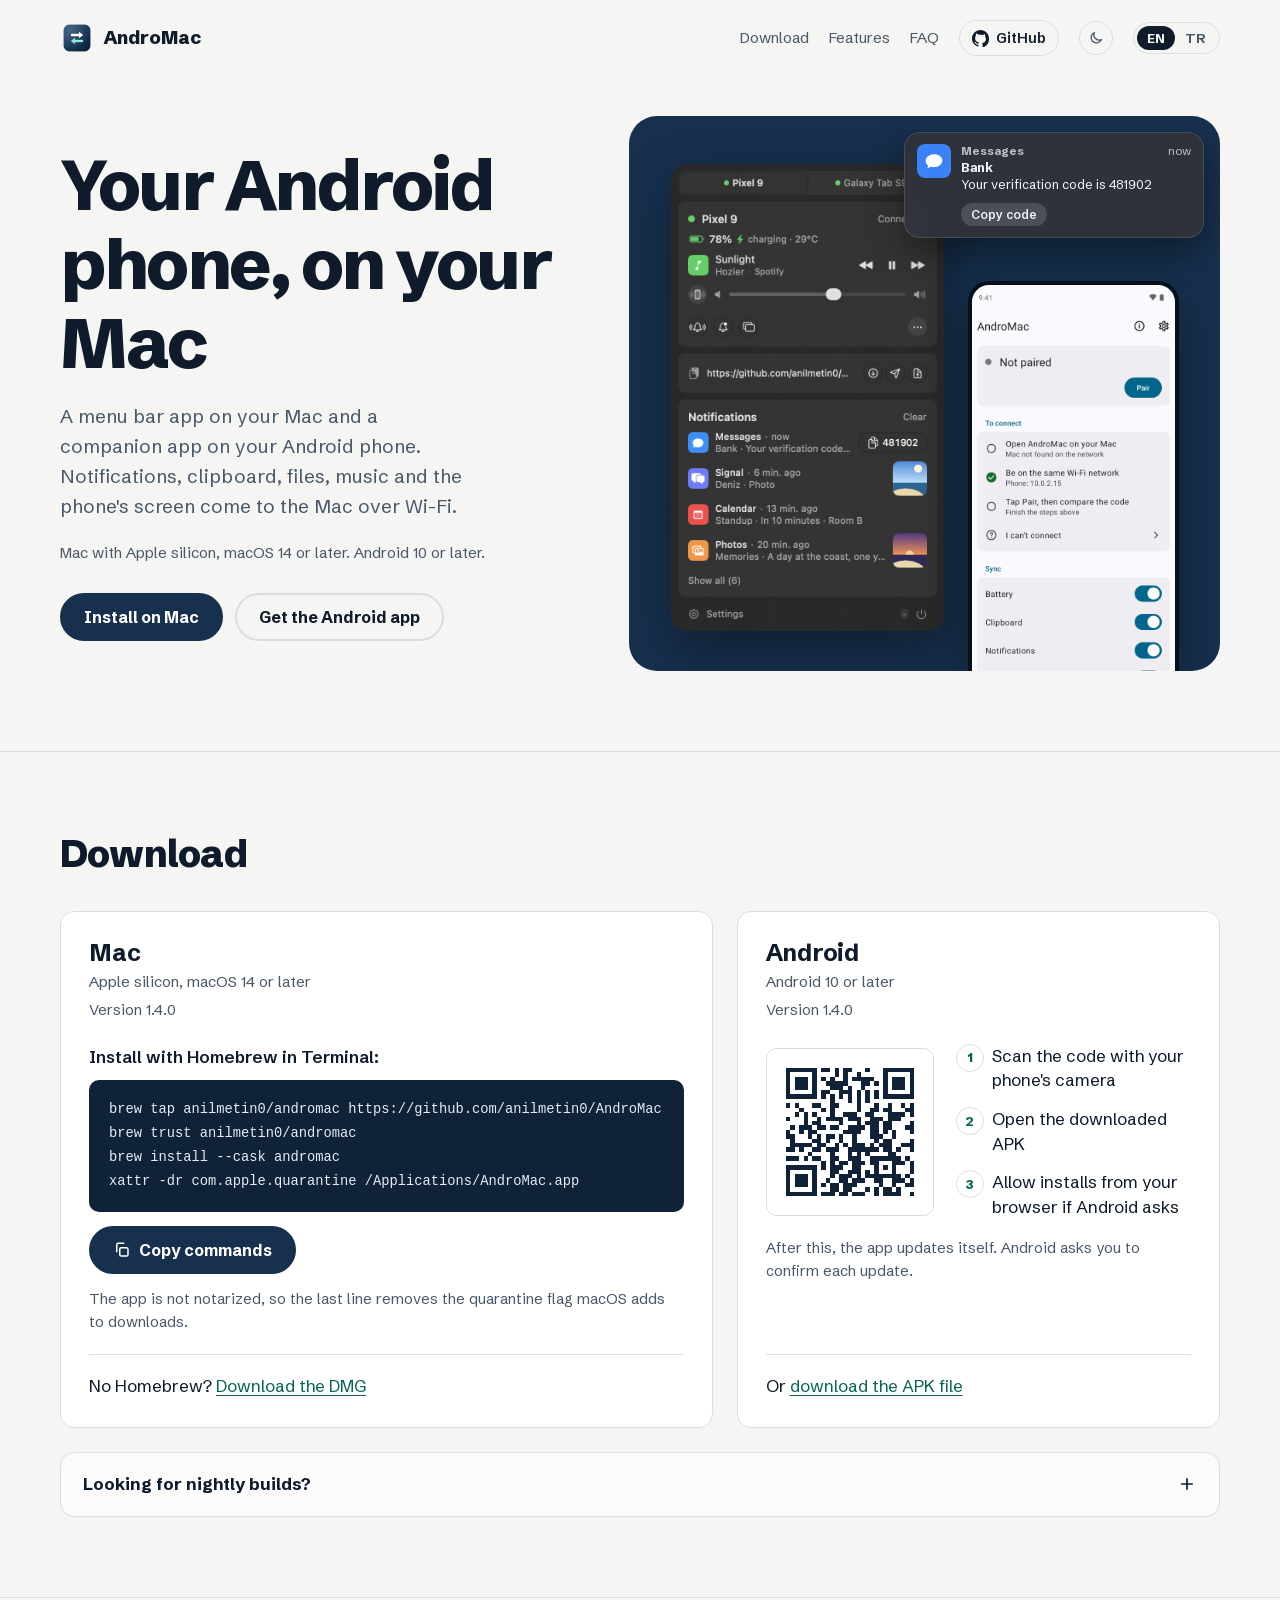
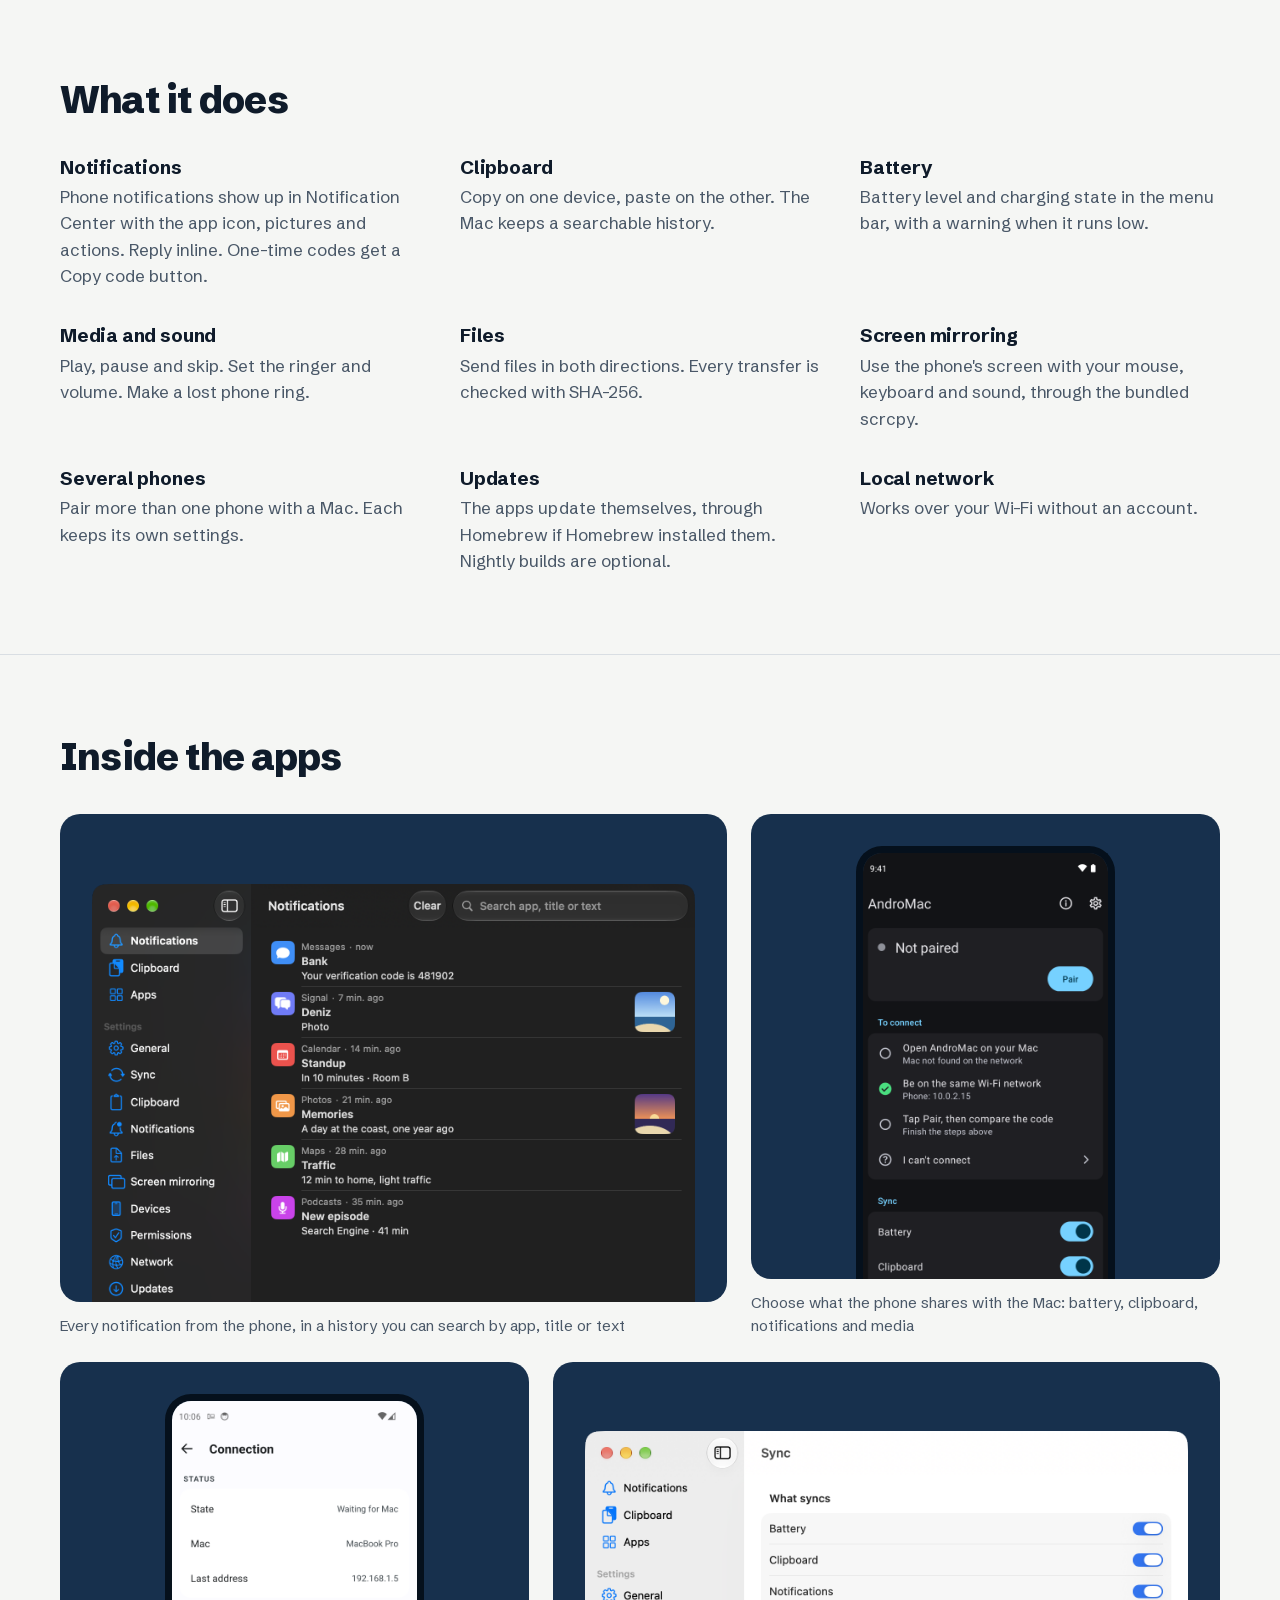
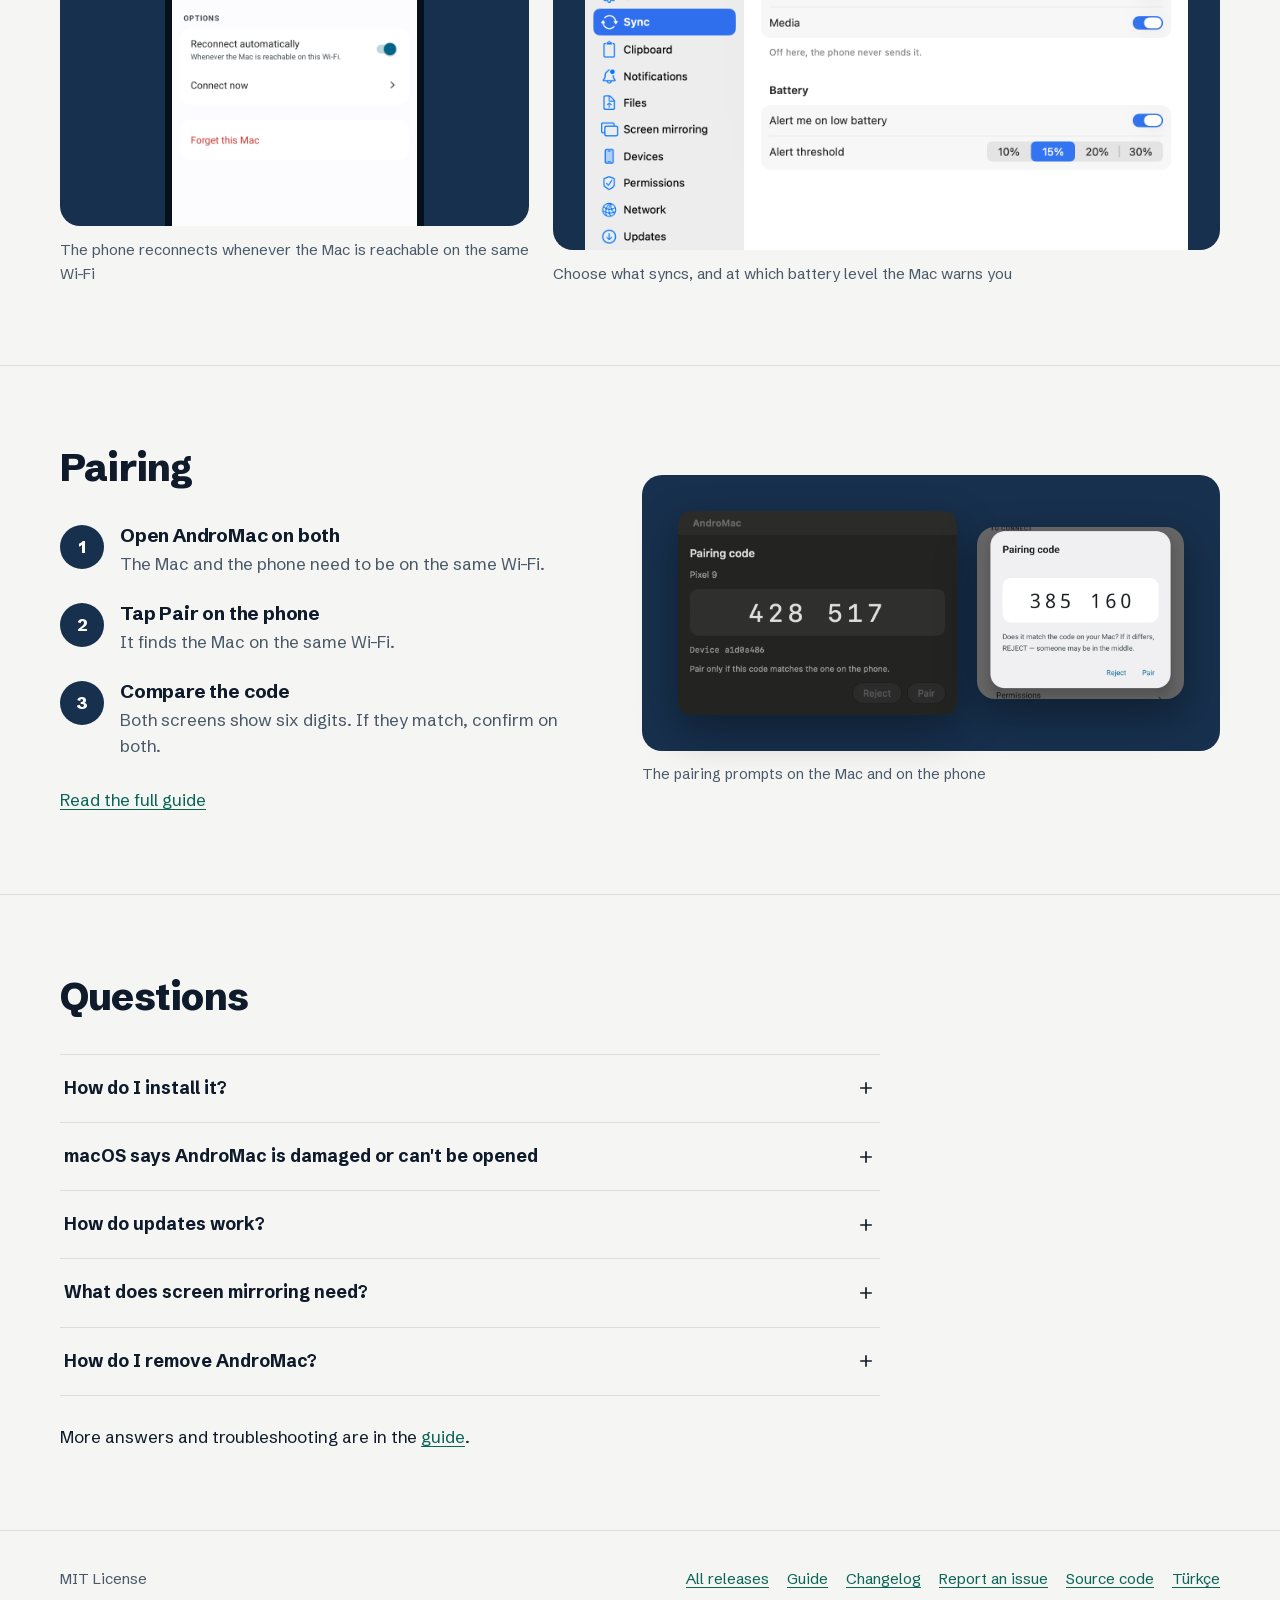
==== index.html @ de77dbbc "fix(landing): preserve screenshot detail with lossless WebP" ====
<!doctype html>
<html lang="en">
<head>
  <meta charset="utf-8">
  <meta name="viewport" content="width=device-width, initial-scale=1">
  <meta name="google-site-verification" content="qmGpRQt2trjMiMI0hQGZDpzLRTLRGA_wI7VQ3P8fAZM">
  <title>AndroMac: your Android phone on your Mac</title>
  <meta name="description" content="Phone notifications, clipboard, battery, media, files and screen mirroring on your Mac over Wi-Fi.">
  <link rel="canonical" href="https://anilmetin0.github.io/AndroMac/">
  <link rel="alternate" hreflang="en" href="https://anilmetin0.github.io/AndroMac/">
  <link rel="alternate" hreflang="tr" href="https://anilmetin0.github.io/AndroMac/tr/">
  <link rel="alternate" hreflang="x-default" href="https://anilmetin0.github.io/AndroMac/">
  <meta property="og:type" content="website">
  <meta property="og:site_name" content="AndroMac">
  <meta property="og:title" content="AndroMac: your Android phone on your Mac">
  <meta property="og:description" content="Notifications, clipboard, files and screen mirroring over Wi-Fi.">
  <meta property="og:url" content="https://anilmetin0.github.io/AndroMac/">
  <meta property="og:image" content="https://anilmetin0.github.io/AndroMac/images/og.png?v=2">
  <meta property="og:image:width" content="1200">
  <meta property="og:image:height" content="630">
  <meta property="og:image:alt" content="The AndroMac menu-bar panel on a Mac next to the AndroMac app on an Android phone.">
  <meta property="og:locale" content="en_US">
  <meta property="og:locale:alternate" content="tr_TR">
  <meta name="twitter:card" content="summary_large_image">
  <meta name="theme-color" content="#f5f6f4" media="(prefers-color-scheme: light)">
  <meta name="theme-color" content="#0c1622" media="(prefers-color-scheme: dark)">
  <link rel="icon" href="images/favicon-32.png" sizes="32x32" type="image/png">
  <link rel="icon" href="images/icon.png" sizes="256x256" type="image/png">
  <link rel="apple-touch-icon" href="images/apple-touch-icon.png">
  <link rel="preload" href="fonts/schibsted-latin.woff2" as="font" type="font/woff2" crossorigin>
  <link rel="preload" href="images/macos-panel-640.webp?v=3" as="image" type="image/webp" imagesrcset="images/macos-panel-320.webp?v=3 320w, images/macos-panel-640.webp?v=3 640w" imagesizes="(max-width: 600px) 46vw, 320px" fetchpriority="high">
  <link rel="stylesheet" href="site.css">
  <script>try{const t=localStorage.getItem("theme");document.documentElement.dataset.theme=t==="dark"||t==="light"?t:matchMedia("(prefers-color-scheme: dark)").matches?"dark":"light"}catch{}</script>
  <script>if("IntersectionObserver"in window&&!matchMedia("(prefers-reduced-motion: reduce)").matches){const r=document.documentElement;r.classList.add("rv");addEventListener("load",()=>{if(!r.dataset.revealReady)r.classList.remove("rv")})}</script>
  <script src="site.js" defer></script>
</head>
<body>
<a class="skip" href="#main">Skip to content</a>
<header class="top">
  <div class="wrap">
    <a class="brand" href="./" aria-label="AndroMac"><img src="images/icon-68.png" alt="" width="34" height="34"><span class="brand-name">AndroMac</span></a>
    <nav aria-label="Main">
      <a href="#download">Download</a>
      <a href="#features">Features</a>
      <a href="#faq">FAQ</a>
      <a class="gh" href="https://github.com/anilmetin0/AndroMac" aria-label="AndroMac on GitHub"><span class="gh-name"><svg viewBox="0 0 16 16" aria-hidden="true"><path fill="currentColor" d="M8 0C3.58 0 0 3.58 0 8c0 3.54 2.29 6.53 5.47 7.59.4.07.55-.17.55-.38 0-.19-.01-.82-.01-1.49-2.01.37-2.53-.49-2.69-.94-.09-.23-.48-.94-.82-1.13-.28-.15-.68-.52-.01-.53.63-.01 1.08.58 1.23.82.72 1.21 1.87.87 2.33.66.07-.52.28-.87.51-1.07-1.78-.2-3.64-.89-3.64-3.95 0-.87.31-1.59.82-2.15-.08-.2-.36-1.02.08-2.12 0 0 .67-.21 2.2.82A7.65 7.65 0 0 1 8 4.58c.68 0 1.36.09 2 .27 1.53-1.04 2.2-.82 2.2-.82.44 1.1.16 1.92.08 2.12.51.56.82 1.27.82 2.15 0 3.07-1.87 3.75-3.65 3.95.29.25.54.73.54 1.48 0 1.07-.01 1.93-.01 2.2 0 .21.15.46.55.38A8.01 8.01 0 0 0 16 8c0-4.42-3.58-8-8-8Z"/></svg><span class="gh-text">GitHub</span></span><span class="stars" hidden><svg class="star" viewBox="0 0 16 16" aria-hidden="true"><path fill="currentColor" d="M8 .8l2.2 4.6 5 .7-3.6 3.5.9 5-4.5-2.4-4.5 2.4.9-5L.8 6.1l5-.7Z"/></svg><span data-stars></span><span class="sr"> stars</span></span></a>
      <button class="theme" type="button" aria-label="Switch light or dark theme" title="Switch light or dark theme"><svg class="moon" viewBox="0 0 24 24" aria-hidden="true"><path fill="none" stroke="currentColor" stroke-width="2" stroke-linecap="round" stroke-linejoin="round" d="M20 14.5A8 8 0 0 1 9.5 4a8 8 0 1 0 10.5 10.5Z"/></svg><svg class="sun" viewBox="0 0 24 24" aria-hidden="true"><g fill="none" stroke="currentColor" stroke-width="2" stroke-linecap="round"><circle cx="12" cy="12" r="4"/><path d="M12 2v2M12 20v2M4.9 4.9l1.4 1.4M17.7 17.7l1.4 1.4M2 12h2M20 12h2M4.9 19.1l1.4-1.4M17.7 6.3l1.4-1.4"/></g></svg></button>
      <div class="lang" role="group" aria-label="Language"><span aria-current="page">EN</span><a href="tr/" hreflang="tr" lang="tr" aria-label="Türkçe">TR</a></div>
    </nav>
  </div>
</header>

<main id="main">
  <div class="hero">
    <div class="wrap">
      <div>
        <h1>Your Android phone, on your Mac</h1>
        <p class="lede">A menu bar app on your Mac and a companion app on your Android phone. Notifications, clipboard, files, music and the phone's screen come to the Mac over Wi-Fi.</p>
        <p class="reqs">Mac with Apple silicon, macOS 14 or later. Android 10 or later.</p>
        <div class="actions">
          <a class="btn" href="#mac">Install on Mac</a>
          <a class="btn ghost" href="#android">Get the Android app</a>
        </div>
      </div>
      <div class="stage">
        <picture>
          <source type="image/webp" srcset="images/macos-panel-320.webp?v=3 320w, images/macos-panel-640.webp?v=3 640w" sizes="(max-width: 600px) 46vw, 320px">
          <img class="panel" src="images/macos-panel.png" width="640" height="1090" fetchpriority="high" alt="AndroMac menu-bar panel on the Mac: a Pixel 9 at 78% and charging, a song playing, the clipboard, and recent phone notifications including a verification code with a copy button.">
        </picture>
        <picture>
          <source type="image/webp" srcset="images/android-home-270.webp?v=3 270w, images/android-home-540.webp?v=3 540w, images/android-home-1080.webp?v=3 1080w" sizes="(max-width: 600px) 36vw, 250px">
          <img class="phone" src="images/android-home.png" width="1080" height="2000" alt="AndroMac on Android, ready to pair, with a Pair button and switches for battery, clipboard, notifications and media.">
        </picture>
        <div class="banner" aria-hidden="true">
          <span class="app"><svg viewBox="0 0 24 24" fill="#fff"><path d="M12 4C6.5 4 2 7.6 2 12c0 2.2 1.1 4.2 3 5.6L4 21l4.2-2.1c1.2.4 2.5.6 3.8.6 5.5 0 10-3.6 10-8S17.5 4 12 4z"/></svg></span>
          <span><span class="meta"><b>Messages</b><span>now</span></span><b>Bank</b><br>Your verification code is 481902</span>
          <span class="code">Copy code</span>
        </div>
      </div>
    </div>
  </div>

  <section id="download" aria-labelledby="download-h">
    <div class="wrap">
      <div class="head"><h2 id="download-h">Download</h2></div>
      <div class="downloads" data-stagger>
        <div class="card" id="mac" data-reveal="rise">
          <h3>Mac</h3>
          <p class="sub">Apple silicon, macOS 14 or later</p>
          <p class="sub">Version <span data-version>1.4.0</span></p>
          <p class="label">Install with Homebrew in Terminal:</p>
          <div class="term"><pre id="brew" tabindex="0">brew tap anilmetin0/andromac https://github.com/anilmetin0/AndroMac
brew trust anilmetin0/andromac
brew install --cask andromac
xattr -dr com.apple.quarantine /Applications/AndroMac.app</pre></div>
          <div class="copy-row">
            <button class="btn copy" type="button" data-copy="brew" data-label="Copy commands">
              <svg class="ic" viewBox="0 0 24 24" fill="none" stroke="currentColor" stroke-width="2" aria-hidden="true"><rect x="9" y="9" width="11" height="11" rx="2"/><path d="M5 15V5a2 2 0 0 1 2-2h8"/></svg>
              <svg class="ok" viewBox="0 0 24 24" fill="none" stroke="currentColor" stroke-width="2.5" aria-hidden="true"><path d="M5 12.5l4.5 4.5L19 7.5"/></svg>
              <span class="lbl" aria-live="polite">Copy commands</span>
            </button>
          </div>
          <p class="note">The app is not notarized, so the last line removes the quarantine flag macOS adds to downloads.</p>
          <p class="alt">No Homebrew? <a data-asset="dmg" href="https://github.com/anilmetin0/AndroMac/releases/latest">Download the DMG</a></p>
        </div>

        <div class="card" id="android" data-reveal="rise">
          <h3>Android</h3>
          <p class="sub">Android 10 or later</p>
          <p class="sub">Version <span data-version>1.4.0</span></p>
          <div class="qr-box">
            <img class="qr" src="images/qr-apk.svg" width="168" height="168" loading="lazy" alt="QR code that downloads the latest AndroMac APK">
            <ol class="apk-steps"><li>Scan the code with your phone's camera</li><li>Open the downloaded APK</li><li>Allow installs from your browser if Android asks</li></ol>
          </div>
          <p class="note">After this, the app updates itself. Android asks you to confirm each update.</p>
          <div class="touch-only">
            <a class="btn" data-asset="apk" href="https://github.com/anilmetin0/AndroMac/releases/latest">Download APK</a>
          </div>
          <p class="alt">Or <a data-asset="apk" href="https://github.com/anilmetin0/AndroMac/releases/latest">download the APK file</a></p>
        </div>
      </div>
      <details class="nightly-box">
        <summary>Looking for nightly builds?<svg viewBox="0 0 24 24" fill="none" stroke="currentColor" stroke-width="2" aria-hidden="true"><path d="M12 5v14M5 12h14"/></svg></summary>
        <div class="nightly-body">
          <p class="nightly-intro">A nightly build is published after every change and named by its date and commit. It previews the next version, so expect rough edges. Once installed, the app follows the nightly builds on its own. <span class="nightly-name" hidden>Latest nightly: <strong data-nightly></strong></span></p>
          <div class="downloads">
            <div class="card">
              <h3>Mac nightly</h3>
              <p class="label">Install with Homebrew in Terminal:</p>
              <div class="term"><pre id="brew-nightly" tabindex="0">brew tap anilmetin0/andromac https://github.com/anilmetin0/AndroMac
brew trust anilmetin0/andromac
brew install --cask andromac@nightly
xattr -dr com.apple.quarantine /Applications/AndroMac.app</pre></div>
              <div class="copy-row">
                <button class="btn copy" type="button" data-copy="brew-nightly" data-label="Copy commands">
              <svg class="ic" viewBox="0 0 24 24" fill="none" stroke="currentColor" stroke-width="2" aria-hidden="true"><rect x="9" y="9" width="11" height="11" rx="2"/><path d="M5 15V5a2 2 0 0 1 2-2h8"/></svg>
              <svg class="ok" viewBox="0 0 24 24" fill="none" stroke="currentColor" stroke-width="2.5" aria-hidden="true"><path d="M5 12.5l4.5 4.5L19 7.5"/></svg>
                  <span class="lbl" aria-live="polite">Copy commands</span>
                </button>
              </div>
              <p class="note">The two casks replace each other, so this also switches an existing install.</p>
              <p class="alt">No Homebrew? <a href="https://github.com/anilmetin0/AndroMac/releases/download/nightly/AndroMac-nightly-macOS-arm64.dmg">Download the nightly DMG</a></p>
            </div>
            <div class="card">
              <h3>Android nightly</h3>
              <div class="qr-box">
                <img class="qr" src="images/qr-apk-nightly.svg" width="168" height="168" loading="lazy" alt="QR code that downloads the nightly AndroMac APK">
                <ol class="apk-steps"><li>Scan the code with your phone's camera</li><li>Open the downloaded APK</li><li>Allow installs from your browser if Android asks</li></ol>
              </div>
              <p class="note">After this, the app updates itself. Android asks you to confirm each update.</p>
              <div class="touch-only"><a class="btn" href="https://github.com/anilmetin0/AndroMac/releases/download/nightly/AndroMac-nightly-android.apk">Download nightly APK</a></div>
              <p class="alt">Or <a href="https://github.com/anilmetin0/AndroMac/releases/download/nightly/AndroMac-nightly-android.apk">download the nightly APK file</a> · <a href="https://github.com/anilmetin0/AndroMac/releases/tag/nightly">Nightly notes</a></p>
            </div>
          </div>
        </div>
      </details>
    </div>
  </section>

  <section id="features" aria-labelledby="features-h">
    <div class="wrap">
      <div class="head"><h2 id="features-h">What it does</h2></div>
      <ul class="features" data-stagger>
        <li data-reveal="lift"><h3>Notifications</h3><p>Phone notifications show up in Notification Center with the app icon, pictures and actions. Reply inline. One-time codes get a Copy code button.</p></li>
        <li data-reveal="lift"><h3>Clipboard</h3><p>Copy on one device, paste on the other. The Mac keeps a searchable history.</p></li>
        <li data-reveal="lift"><h3>Battery</h3><p>Battery level and charging state in the menu bar, with a warning when it runs low.</p></li>
        <li data-reveal="lift"><h3>Media and sound</h3><p>Play, pause and skip. Set the ringer and volume. Make a lost phone ring.</p></li>
        <li data-reveal="lift"><h3>Files</h3><p>Send files in both directions. Every transfer is checked with SHA-256.</p></li>
        <li data-reveal="lift"><h3>Screen mirroring</h3><p>Use the phone's screen with your mouse, keyboard and sound, through the bundled scrcpy.</p></li>
        <li data-reveal="lift"><h3>Several phones</h3><p>Pair more than one phone with a Mac. Each keeps its own settings.</p></li>
        <li data-reveal="lift"><h3>Updates</h3><p>The apps update themselves, through Homebrew if Homebrew installed them. Nightly builds are optional.</p></li>
        <li data-reveal="lift"><h3>Local network</h3><p>Works over your Wi-Fi without an account.</p></li>
      </ul>
    </div>
  </section>

  <section id="inside" aria-labelledby="inside-h">
    <div class="wrap">
      <div class="head"><h2 id="inside-h">Inside the apps</h2></div>
      <div class="gallery" data-stagger>
        <figure class="tile wide" data-reveal="zoom">
          <div class="fig">
            <div class="pane"><picture>
              <source type="image/webp" srcset="images/macos-window-720.webp?v=3 720w, images/macos-window-1440.webp?v=3 1440w" sizes="(max-width: 900px) 90vw, 620px">
              <img src="images/macos-window.png" width="1440" height="1000" loading="lazy" alt="Notification history window on the Mac, listing notifications from Messages, Signal, Calendar, Photos and Maps, with a search field.">
            </picture></div>
            <figcaption>Every notification from the phone, in a history you can search by app, title or text</figcaption>
          </div>
        </figure>
        <figure class="tile tall" data-reveal="zoom">
          <div class="fig">
            <div class="pane"><picture>
              <source type="image/webp" srcset="images/android-sync-dark-300.webp?v=3 300w, images/android-sync-dark-600.webp?v=3 600w, images/android-sync-dark-1080.webp?v=3 1080w" sizes="(max-width: 600px) 60vw, 280px">
              <img src="images/android-sync-dark.png" width="1080" height="1800" loading="lazy" alt="The Android app in dark mode, with switches for battery, clipboard, notifications and media.">
            </picture></div>
            <figcaption>Choose what the phone shares with the Mac: battery, clipboard, notifications and media</figcaption>
          </div>
        </figure>
        <figure class="tile tall" data-reveal="zoom">
          <div class="fig">
            <div class="pane"><picture>
              <source type="image/webp" srcset="images/android-connection-300.webp?v=3 300w, images/android-connection-600.webp?v=3 600w, images/android-connection-1080.webp?v=3 1080w" sizes="(max-width: 600px) 60vw, 280px">
              <img src="images/android-connection.png" width="1080" height="1800" loading="lazy" alt="Connection screen on Android with the paired Mac, its last address, and a Reconnect automatically switch.">
            </picture></div>
            <figcaption>The phone reconnects whenever the Mac is reachable on the same Wi-Fi</figcaption>
          </div>
        </figure>
        <figure class="tile wide" data-reveal="zoom">
          <div class="fig">
            <div class="pane"><picture>
              <source type="image/webp" srcset="images/macos-settings-sync-720.webp?v=3 720w, images/macos-settings-sync-1440.webp?v=3 1440w" sizes="(max-width: 900px) 90vw, 620px">
              <img src="images/macos-settings-sync.png" width="1440" height="1000" loading="lazy" alt="Sync settings on the Mac: switches for battery, clipboard, notifications and media, and a low-battery alert threshold of 10, 15, 20 or 30 percent.">
            </picture></div>
            <figcaption>Choose what syncs, and at which battery level the Mac warns you</figcaption>
          </div>
        </figure>
      </div>
    </div>
  </section>

  <section id="pairing" aria-labelledby="pairing-h">
    <div class="wrap pair">
      <div>
        <div class="head"><h2 id="pairing-h">Pairing</h2></div>
        <ol class="steps" data-stagger>
          <li data-reveal="left"><div><h3>Open AndroMac on both</h3><p>The Mac and the phone need to be on the same Wi-Fi.</p></div></li>
          <li data-reveal="left"><div><h3>Tap Pair on the phone</h3><p>It finds the Mac on the same Wi-Fi.</p></div></li>
          <li data-reveal="left"><div><h3>Compare the code</h3><p>Both screens show six digits. If they match, confirm on both.</p></div></li>
        </ol>
        <p class="more"><a href="https://github.com/anilmetin0/AndroMac/blob/main/docs/GUIDE.md">Read the full guide</a></p>
      </div>
      <figure data-reveal="right">
        <div class="frame">
          <picture>
            <source type="image/webp" srcset="images/macos-pairing-380.webp?v=3 380w, images/macos-pairing-760.webp?v=3 760w" sizes="(max-width: 600px) 52vw, 340px">
            <img src="images/macos-pairing.png" width="760" height="556" loading="lazy" alt="Pairing window on the Mac with a six-digit code and Reject and Pair buttons.">
          </picture>
          <picture>
            <source type="image/webp" srcset="images/android-pairing-300.webp?v=3 300w, images/android-pairing-600.webp?v=3 600w, images/android-pairing-1080.webp?v=3 1080w" sizes="(max-width: 600px) 38vw, 240px">
            <img class="ph" src="images/android-pairing.png" width="1080" height="900" loading="lazy" alt="Pairing code dialog on Android with Reject and Pair buttons.">
          </picture>
        </div>
        <figcaption>The pairing prompts on the Mac and on the phone</figcaption>
      </figure>
    </div>
  </section>

  <section id="faq" aria-labelledby="faq-h">
    <div class="wrap">
      <div class="head"><h2 id="faq-h">Questions</h2></div>
      <div class="faq" data-reveal="lift">
        <details>
          <summary>How do I install it?<svg viewBox="0 0 24 24" fill="none" stroke="currentColor" stroke-width="2" aria-hidden="true"><path d="M12 5v14M5 12h14"/></svg></summary>
          <div class="ans">
            <p>On the Mac, paste the four <a href="#mac">Homebrew lines</a> into Terminal. Without Homebrew, open the DMG, drag AndroMac to Applications and run the <code>xattr</code> line.</p>
            <p>On the phone, download the APK and allow installs from your browser when Android asks. Then open AndroMac on both and pair them.</p>
          </div>
        </details>
        <details>
          <summary>macOS says AndroMac is damaged or can't be opened<svg viewBox="0 0 24 24" fill="none" stroke="currentColor" stroke-width="2" aria-hidden="true"><path d="M12 5v14M5 12h14"/></svg></summary>
          <div class="ans">
            <p>The app is signed with its own certificate and is not notarized, so macOS blocks the first launch. Run this once in Terminal:</p>
            <p><code>xattr -dr com.apple.quarantine /Applications/AndroMac.app</code></p>
            <p>Or open the app, let macOS refuse it, then press Open Anyway in System Settings → Privacy &amp; Security.</p>
          </div>
        </details>
        <details>
          <summary>How do updates work?<svg viewBox="0 0 24 24" fill="none" stroke="currentColor" stroke-width="2" aria-hidden="true"><path d="M12 5v14M5 12h14"/></svg></summary>
          <div class="ans">
            <p>Both apps check once a day and can install what they find. Settings → Updates on either side has the check switch, Install updates automatically and Nightly builds.</p>
            <p>If Homebrew installed the Mac app, <code>brew upgrade --cask andromac</code> also moves it to the new version.</p>
          </div>
        </details>
        <details>
          <summary>What does screen mirroring need?<svg viewBox="0 0 24 24" fill="none" stroke="currentColor" stroke-width="2" aria-hidden="true"><path d="M12 5v14M5 12h14"/></svg></summary>
          <div class="ans">
            <p>Wireless debugging on the phone. Tap Build number seven times to unlock Developer options, then turn on Wireless debugging. A USB cable with USB debugging on works too.</p>
            <p>The first time, press the mirror button in the Mac panel and type the code from Pair device with pairing code on the phone. Turn Wireless debugging off when you are done.</p>
          </div>
        </details>
        <details>
          <summary>How do I remove AndroMac?<svg viewBox="0 0 24 24" fill="none" stroke="currentColor" stroke-width="2" aria-hidden="true"><path d="M12 5v14M5 12h14"/></svg></summary>
          <div class="ans">
            <p>On the Mac, run <code>brew uninstall --cask andromac</code>, or drag the app to the Trash if you installed it from the DMG. On the phone, uninstall it like any other app.</p>
          </div>
        </details>
      </div>
      <p class="more">More answers and troubleshooting are in the <a href="https://github.com/anilmetin0/AndroMac/blob/main/docs/GUIDE.md">guide</a>.</p>
    </div>
  </section>

  <section id="changes" aria-labelledby="changes-h" hidden>
    <div class="wrap" data-reveal="lift">
      <div class="head">
        <div>
          <h2 id="changes-h">What's new in <span data-changes-version></span></h2>
          <p class="date" hidden></p>
        </div>
        <a href="https://github.com/anilmetin0/AndroMac/blob/main/CHANGELOG.md">Full changelog</a>
      </div>
      <div class="changes"></div>
    </div>
  </section>
</main>

<footer>
  <div class="wrap">
    <p>MIT License</p>
    <nav aria-label="Project">
      <a href="https://github.com/anilmetin0/AndroMac/releases">All releases</a>
      <a href="https://github.com/anilmetin0/AndroMac/blob/main/docs/GUIDE.md">Guide</a>
      <a href="https://github.com/anilmetin0/AndroMac/blob/main/CHANGELOG.md">Changelog</a>
      <a href="https://github.com/anilmetin0/AndroMac/issues">Report an issue</a>
      <a href="https://github.com/anilmetin0/AndroMac">Source code</a>
      <a href="tr/" hreflang="tr" lang="tr">Türkçe</a>
    </nav>
  </div>
</footer>
</body>
</html>
---- site.css ----
@font-face {
  font-family: "Schibsted Grotesk";
  src: url("fonts/schibsted-latin.woff2") format("woff2");
  font-weight: 400 900;
  font-display: swap;
  unicode-range: U+0000-00FF, U+0131, U+0152-0153, U+02BB-02BC, U+02C6, U+02DA, U+02DC, U+0304, U+0308, U+0329, U+2000-206F, U+20AC, U+2122, U+2191, U+2193, U+2212, U+2215, U+FEFF, U+FFFD;
}
@font-face {
  font-family: "Schibsted Grotesk";
  src: url("fonts/schibsted-latin-ext.woff2") format("woff2");
  font-weight: 400 900;
  font-display: swap;
  unicode-range: U+0100-02BA, U+02BD-02C5, U+02C7-02CC, U+02CE-02D7, U+02DD-02FF, U+0304, U+0308, U+0329, U+1D00-1DBF, U+1E00-1E9F, U+1EF2-1EFF, U+2020, U+20A0-20AB, U+20AD-20C0, U+2113, U+2C60-2C7F, U+A720-A7FF;
}

:root {
  --bg: #f5f6f4;
  --surface: #ffffff;
  --ink: #0f1b2a;
  --muted: #4a5868;
  --line: #d9dee3;
  --navy: #17304d;
  --navy-2: #0f2238;
  --mint: #7fe0cc;
  --link: #0a6557;
  --focus: #2462c9;
  --code-bg: #0f2238;
  --code-ink: #e4edf5;
  --radius: 14px;
  --ease: cubic-bezier(.2, .75, .2, 1);
  color-scheme: light dark;
  interpolate-size: allow-keywords;
}
@media (prefers-color-scheme: dark) {
:root:not([data-theme="light"]) { --bg: #0c1622;
    --surface: #132131;
    --ink: #e8eef4;
    --muted: #a3b1bf;
    --line: #25384c;
    --link: #7fe0cc;
    --focus: #7fe0cc;
    --code-bg: #07101a; }
}

* { box-sizing: border-box; }
html, body { overflow-x: clip; }
html { -webkit-text-size-adjust: 100%; scroll-behavior: smooth; }
body {
  margin: 0;
  background: var(--bg);
  color: var(--ink);
  font: 17px/1.55 "Schibsted Grotesk", system-ui, -apple-system, sans-serif;
}
img { max-width: 100%; height: auto; display: block; }
picture { display: contents; }
source { display: none; }
a { color: var(--link); text-underline-offset: 3px; }
a:hover { text-decoration-thickness: 2px; }
:focus-visible { outline: 3px solid var(--focus); outline-offset: 3px; border-radius: 6px; }
h1, h2, h3 { line-height: 1.12; letter-spacing: -0.02em; margin: 0; }
h2 { font-size: clamp(1.75rem, 3.2vw, 2.4rem); font-weight: 800; }
h3 { font-size: 1.2rem; font-weight: 700; letter-spacing: -0.01em; }
p { margin: 0; }
code, pre { font-family: ui-monospace, "SF Mono", Menlo, monospace; }
p code, li code, dd code { font-size: .88em; background: color-mix(in srgb, var(--line) 55%, transparent); padding: .1em .35em; border-radius: 5px; overflow-wrap: anywhere; }

.wrap { width: min(1160px, 100% - 40px); margin-inline: auto; }
.skip { position: absolute; left: -999px; }
.skip:focus { left: 16px; top: 16px; background: var(--surface); padding: 8px 12px; z-index: 10; }

/* header */
.top { padding: 20px 0; }
.top .wrap { display: flex; align-items: center; justify-content: space-between; gap: 16px; }
.brand { display: flex; align-items: center; gap: 10px; font-weight: 800; font-size: 1.15rem; color: var(--ink); text-decoration: none; }
.brand img { width: 34px; height: 34px; }
.top nav { display: flex; gap: 20px; font-size: .95rem; }
.top nav a { color: var(--muted); text-decoration: none; }
.top nav a:hover { color: var(--ink); text-decoration: underline; }
.top nav { align-items: center; }
.top nav a.gh {
  display: inline-flex; align-items: stretch; border: 1px solid var(--line); border-radius: 999px;
  color: var(--ink); font-weight: 600; font-size: .9rem; text-decoration: none; overflow: hidden;
  transition: border-color .2s, background-color .2s;
}
.top nav a.gh:hover { border-color: var(--ink); text-decoration: none; }
.gh-name { display: inline-flex; align-items: center; gap: 7px; padding: 6px 12px; }
.gh svg { width: 17px; height: 17px; }
.stars { display: inline-flex; align-items: center; gap: 5px; padding: 6px 12px 6px 10px; border-left: 1px solid var(--line); background: color-mix(in srgb, var(--line) 35%, transparent); font-variant-numeric: tabular-nums; }
.stars[hidden] { display: none; }
.stars .star { width: 14px; height: 14px; color: #e3b341; }
.sr { position: absolute; width: 1px; height: 1px; overflow: hidden; clip-path: inset(50%); white-space: nowrap; }
.lang { display: inline-flex; padding: 3px; border: 1px solid var(--line); border-radius: 999px; font-size: .82rem; font-weight: 700; }
.lang > * { padding: 3px 10px; border-radius: 999px; line-height: 1.4; }
.top nav .lang a { color: var(--muted); text-decoration: none; }
.top nav .lang a:hover { color: var(--ink); text-decoration: none; background: var(--line); }
.lang [aria-current] { background: var(--ink); color: var(--bg, #fff); }

/* buttons */
.btn {
  display: inline-flex; align-items: center; justify-content: center; gap: 8px;
  min-height: 48px; padding: 0 22px; border-radius: 999px;
  font: inherit; font-weight: 700; font-size: 1rem; text-decoration: none; cursor: pointer;
  border: 2px solid var(--navy); background: var(--navy); color: #fff;
  transition: transform .18s var(--ease), background-color .18s, border-color .18s, box-shadow .18s;
}
.btn:hover { background: var(--navy-2); border-color: var(--navy-2); transform: translateY(-1px); box-shadow: 0 6px 16px rgb(15 34 56 / .18); }
.btn:active { transform: translateY(0) scale(.98); box-shadow: none; }
.btn.ghost { background: transparent; color: var(--ink); border-color: var(--line); }
.btn.ghost:hover { border-color: var(--ink); box-shadow: none; }
.btn svg { width: 18px; height: 18px; flex: none; }
@media (prefers-color-scheme: dark) {
:where(:root:not([data-theme="light"])) .btn { background: var(--mint); border-color: var(--mint); color: #08212a; }
:where(:root:not([data-theme="light"])) .btn:hover { background: #a6ecdd; border-color: #a6ecdd; box-shadow: 0 6px 16px rgb(0 0 0 / .3); }
}

/* hero */
.hero { padding: 40px 0 80px; }
.hero .wrap { display: grid; grid-template-columns: 1fr 1.15fr; gap: 56px; align-items: center; }
.hero h1 { font-size: clamp(2.5rem, 5.6vw, 4.4rem); font-weight: 800; letter-spacing: -0.035em; }
.hero .lede { font-size: 1.2rem; color: var(--muted); margin-top: 20px; max-width: 34ch; }
.reqs { margin-top: 20px; font-size: .95rem; color: var(--muted); }
.actions { display: flex; flex-wrap: wrap; gap: 12px; margin-top: 28px; }

.stage {
  position: relative;
  background: var(--navy);
  border-radius: 28px;
  padding: 48px 32px 0;
  display: flex; justify-content: center; align-items: flex-end; gap: 24px;
  overflow: hidden;
}
.stage .panel { width: 52%; border-radius: 16px; box-shadow: 0 20px 50px rgb(0 0 0 / .35); margin-bottom: 40px; }
.stage .phone {
  width: 40%; border: 4px solid #05101c; border-bottom: 0;
  border-radius: 10% 10% 0 0 / 5.4% 5.4% 0 0; box-shadow: 0 20px 50px rgb(0 0 0 / .35);
  aspect-ratio: 1080 / 2000; object-fit: cover; object-position: top;
}

/* the mirrored notification that arrives on the Mac */
.banner {
  position: absolute; top: 16px; right: 16px; width: min(300px, 78%);
  display: grid; grid-template-columns: 34px 1fr; gap: 4px 10px; align-items: start;
  padding: 11px 12px; border-radius: 16px;
  background: rgb(48 52 58 / .92); color: #f2f4f7;
  border: 1px solid rgb(255 255 255 / .12);
  box-shadow: 0 14px 34px rgb(0 0 0 / .4);
  font-size: .8rem; line-height: 1.3;
  -webkit-backdrop-filter: blur(16px); backdrop-filter: blur(16px);
}
.banner .app { width: 34px; height: 34px; border-radius: 8px; background: #3b82f6; display: grid; place-items: center; }
.banner .app svg { width: 20px; height: 20px; }
.banner b { font-weight: 700; }
.banner .meta { display: flex; justify-content: space-between; color: #b9c0c9; font-size: .72rem; }
.banner .code {
  grid-column: 2; justify-self: start; margin-top: 6px;
  padding: 4px 10px; border-radius: 999px; background: rgb(255 255 255 / .14);
  font-weight: 600; font-size: .75rem;
}

/* sections */
section { padding: 80px 0; border-top: 1px solid var(--line); }
.head { display: flex; justify-content: space-between; align-items: baseline; gap: 16px; flex-wrap: wrap; margin-bottom: 36px; }
.intro { color: var(--muted); max-width: 60ch; margin-top: 10px; }

/* download */
.downloads { display: grid; grid-template-columns: 1.35fr 1fr; gap: 24px; }
.card { scroll-margin-top: 190px; min-width: 0; background: var(--surface); border: 1px solid var(--line); border-radius: var(--radius); padding: 28px; }
.card h3 { font-size: 1.5rem; display: flex; align-items: baseline; gap: 10px; }
.card .sub { color: var(--muted); font-size: .95rem; margin-top: 4px; }
.card .label { margin-top: 22px; font-weight: 600; }
.term { margin-top: 10px; background: var(--code-bg); color: var(--code-ink); border-radius: 10px; }
.term pre { margin: 0; padding: 18px 20px; overflow-x: auto; font-size: .86rem; line-height: 1.75; }
.copy-row { display: flex; flex-wrap: wrap; align-items: center; gap: 16px; margin-top: 14px; }
.copy .ok { display: none; }
.copy.done .ok { display: block; animation: pop .3s var(--ease); }
.copy.done .ic { display: none; }
.note { font-size: .92rem; color: var(--muted); margin-top: 14px; }
.alt { margin-top: 20px; padding-top: 18px; border-top: 1px solid var(--line); }
.ver { font-size: .95rem; font-weight: 500; color: var(--muted); letter-spacing: 0; }

.qr-box { display: flex; gap: 22px; align-items: center; margin-top: 22px; }
.qr { width: 168px; flex: none; background: #fff; padding: 10px; border-radius: 10px; border: 1px solid var(--line); }
.touch-only { display: none; }
@media (pointer: coarse) {
  .touch-only { display: flex; margin-top: 22px; }
  .qr-box { display: none; }
}
.nightly { margin-top: 20px; font-size: .92rem; color: var(--muted); }
.card { display: flex; flex-direction: column; }
.card > .alt { margin-top: auto; }
.card > :has(+ .alt) { margin-bottom: 20px; }
.apk-steps { list-style: none; counter-reset: a; padding: 0; margin: 0; display: grid; gap: 14px; }
.apk-steps li { counter-increment: a; display: grid; grid-template-columns: 26px 1fr; gap: 10px; align-items: start; line-height: 1.45; }
.apk-steps li::before {
  content: counter(a); width: 26px; height: 26px; border-radius: 50%; display: grid; place-items: center;
  font-size: .8rem; font-weight: 800; border: 1px solid var(--line); color: var(--link);
}

/* nightly */
.nightly-box { margin-top: 24px; border: 1px solid var(--line); border-radius: var(--radius); background: color-mix(in srgb, var(--surface) 55%, transparent); }
.nightly-box summary {
  list-style: none; cursor: pointer; padding: 18px 22px; border-radius: var(--radius);
  display: flex; justify-content: space-between; align-items: center; gap: 16px; font-weight: 700;
}
.nightly-box summary::-webkit-details-marker { display: none; }
.nightly-box summary:hover { color: var(--link); }
.nightly-box summary svg { width: 20px; height: 20px; flex: none; transition: transform .25s var(--ease); }
.nightly-box[open] summary svg { transform: rotate(45deg); }
.nightly-box::details-content { block-size: 0; overflow: clip; transition: block-size .3s var(--ease), content-visibility .3s allow-discrete; }
.nightly-box[open]::details-content { block-size: auto; }
.nightly-body { padding: 0 22px 22px; }
.nightly-intro { color: var(--muted); max-width: 72ch; margin-bottom: 20px; }
.nightly-intro strong { color: var(--ink); font-weight: 600; }
.nightly-body .card h3 { font-size: 1.25rem; }
.nightly-body .card .label { margin-top: 16px; }
.nightly-body .qr-box { margin-top: 16px; }
@media (prefers-reduced-motion: reduce) { .nightly-box::details-content { transition: none; } }


/* features */
.features { display: grid; grid-template-columns: repeat(3, 1fr); gap: 36px 40px; list-style: none; padding: 0; margin: 0; }
.features p { color: var(--muted); margin-top: 6px; }

/* inside the apps */
.gallery { display: grid; grid-template-columns: repeat(12, 1fr); gap: 24px; }
.tile { margin: 0; min-width: 0; }
.tile.wide { grid-column: span 7; }
.tile.tall { grid-column: span 5; }
.tile .pane {
  background: var(--navy); border-radius: 20px; overflow: hidden;
  display: flex; justify-content: center; align-items: flex-end;
  padding: 32px 32px 0; height: 100%;
}
.tile .fig { display: grid; grid-template-rows: 1fr auto; height: 100%; }
.tile.wide img { border-radius: 12px 12px 0 0; width: 100%; aspect-ratio: 1440 / 1000; object-fit: cover; object-position: top; }
.tile.tall img { width: min(64%, 300px); border: 7px solid #05101c; border-bottom: 0; border-radius: 26px 26px 0 0; aspect-ratio: 1080 / 1800; object-fit: cover; object-position: top; }
.tile figcaption { margin-top: 12px; color: var(--muted); font-size: .95rem; }

/* pairing */
.pair { display: grid; grid-template-columns: 1fr 1.1fr; gap: 56px; align-items: center; }
.steps { list-style: none; counter-reset: s; padding: 0; margin: 0; display: grid; gap: 26px; }
.steps li { counter-increment: s; display: grid; grid-template-columns: 44px 1fr; gap: 16px; }
.steps li::before {
  content: counter(s); width: 44px; height: 44px; border-radius: 50%;
  display: grid; place-items: center; font-weight: 800;
  background: var(--navy); color: #fff;
}
@media (prefers-color-scheme: dark) {
:where(:root:not([data-theme="light"])) .steps li::before { background: var(--mint); color: #08212a; }
}
.steps p { color: var(--muted); margin-top: 4px; }
.pair figure { margin: 0; }
.pair .frame {
  background: var(--navy); border-radius: 20px; padding: 36px;
  display: grid; grid-template-columns: 1.35fr 1fr; gap: 20px; align-items: center;
}
.pair .frame img { border-radius: 12px; box-shadow: 0 16px 40px rgb(0 0 0 / .35); }
.pair .frame .ph { border-radius: 18px; aspect-ratio: 1080 / 900; object-fit: cover; }
.pair figcaption { font-size: .9rem; color: var(--muted); margin-top: 12px; }
.more { margin-top: 28px; }

/* faq */
.faq { max-width: 820px; border-top: 1px solid var(--line); }
.faq details { border-bottom: 1px solid var(--line); }
.faq summary {
  list-style: none; cursor: pointer; padding: 20px 4px;
  display: flex; justify-content: space-between; align-items: center; gap: 16px;
  font-weight: 700; font-size: 1.1rem; border-radius: 8px;
}
.faq summary::-webkit-details-marker { display: none; }
.faq summary:hover { color: var(--link); }
.faq summary svg { width: 20px; height: 20px; flex: none; transition: transform .25s var(--ease); }
.faq details[open] summary svg { transform: rotate(45deg); }
.faq .ans { padding: 0 4px 22px; color: var(--muted); max-width: 68ch; }
.faq .ans p + p { margin-top: 10px; }
.faq details::details-content {
  block-size: 0; overflow: clip;
  transition: block-size .3s var(--ease), content-visibility .3s allow-discrete;
}
.faq details[open]::details-content { block-size: auto; }

/* changes */
.changes { display: grid; grid-template-columns: repeat(3, 1fr); gap: 32px; }
.changes h3 { font-size: 1rem; color: var(--muted); font-weight: 600; margin-bottom: 10px; }
.changes ul { margin: 0; padding-left: 1.1em; display: grid; gap: 8px; }
.date { color: var(--muted); margin-top: 8px; }

/* footer */
footer { border-top: 1px solid var(--line); padding: 36px 0 48px; font-size: .95rem; color: var(--muted); }
footer .wrap { display: flex; flex-wrap: wrap; justify-content: space-between; gap: 16px; }
footer nav { display: flex; flex-wrap: wrap; gap: 18px; }

@media (max-width: 900px) {
  .hero .wrap, .downloads, .pair { grid-template-columns: 1fr; }
  .hero { padding-top: 16px; }
  .features, .changes { grid-template-columns: 1fr 1fr; }
  .tile.wide, .tile.tall { grid-column: span 12; }
}
@media (max-width: 600px) {
  body { font-size: 16px; }
  .top nav > a:not(.gh) { display: none; }
  .gh-text { display: none; }
  .gh-name { padding: 6px 9px; }
  .top nav { gap: 8px; }
  .top .wrap { gap: 8px; }
  .brand { font-size: 1.05rem; gap: 8px; }
  .brand img { width: 30px; height: 30px; }
  .lang > * { padding: 3px 8px; }
  .stage { padding: 118px 16px 0; gap: 12px; border-radius: 20px; }
  .stage .phone { border-width: 3px; }
  .stage .panel { margin-bottom: 24px; }
  .banner { top: 12px; right: 12px; left: 12px; width: auto; }
  section { padding: 60px 0; }
  .features, .changes { grid-template-columns: 1fr; gap: 24px; }
  .card { padding: 22px 18px; }
  .term pre { font-size: .74rem; padding: 14px; }
  .qr-box { flex-direction: column; align-items: flex-start; }
  .tile .pane { padding: 20px 16px 0; }
  .pair .frame { padding: 18px; gap: 12px; }
  .actions .btn { flex: 1 1 100%; }
}

/* ---------- motion ---------- */
@keyframes up { from { opacity: 0; transform: translateY(18px); } }
@keyframes settle { from { opacity: 0; transform: translateY(28px) scale(.985); } }
@keyframes arrive { from { opacity: 0; transform: translate(28px, -10px) scale(.96); } }
@keyframes pop { from { transform: scale(.4); opacity: 0; } }

/* Hero entrance. Fill mode "backwards" leaves the final state as the plain styles, so the hero shows even if animations never run. */
.hero h1 { animation: up .55s var(--ease) backwards; }
.hero .lede { animation: up .55s var(--ease) .08s backwards; }
.hero .reqs { animation: up .55s var(--ease) .12s backwards; }
.hero .actions { animation: up .55s var(--ease) .18s backwards; }
.stage { animation: settle .65s var(--ease) .22s backwards; }
.stage .phone { animation: up .6s var(--ease) .3s backwards; }
.banner { animation: arrive .6s cubic-bezier(.16, 1, .3, 1) 1s backwards; }

/* Scroll reveals, only armed when JS confirmed IntersectionObserver works (html.rv) */
.rv [data-reveal] { transition: opacity .7s var(--ease), transform .8s var(--ease); transition-delay: calc(var(--i, 0) * 70ms); }
.rv [data-reveal]:not(.in) { opacity: 0; }
.rv [data-reveal="rise"]:not(.in) { transform: translateY(32px); }
.rv [data-reveal="lift"]:not(.in) { transform: translateY(12px); }
.rv [data-reveal="zoom"]:not(.in) { transform: scale(.965); }
.rv [data-reveal="left"]:not(.in) { transform: translateX(-20px); }
.rv [data-reveal="right"]:not(.in) { transform: translateX(28px); }
.rv [data-reveal="zoom"] .pane img { transition: transform 1s var(--ease); transition-delay: calc(var(--i, 0) * 70ms + 80ms); }
.rv [data-reveal="zoom"]:not(.in) .pane img { transform: translateY(24px); }

@media (prefers-reduced-motion: reduce) {
  *, *::before, *::after { animation: none !important; transition: none !important; }
  html { scroll-behavior: auto; }
}

/* theme chosen with the header switch */
:root[data-theme="light"] { color-scheme: light; }
:root[data-theme="dark"] { color-scheme: dark; }
:root[data-theme="dark"] { --bg: #0c1622;
    --surface: #132131;
    --ink: #e8eef4;
    --muted: #a3b1bf;
    --line: #25384c;
    --link: #7fe0cc;
    --focus: #7fe0cc;
    --code-bg: #07101a; }
:where(:root[data-theme="dark"]) .btn { background: var(--mint); border-color: var(--mint); color: #08212a; }
:where(:root[data-theme="dark"]) .btn:hover { background: #a6ecdd; border-color: #a6ecdd; box-shadow: 0 6px 16px rgb(0 0 0 / .3); }
:where(:root[data-theme="dark"]) .steps li::before { background: var(--mint); color: #08212a; }
.theme { display: inline-grid; place-items: center; width: 34px; height: 34px; border: 1px solid var(--line); border-radius: 999px; background: none; color: var(--muted); cursor: pointer; transition: color .2s, border-color .2s; }
.theme:hover { color: var(--ink); border-color: var(--ink); }
.theme svg { width: 16px; height: 16px; }
.theme .sun { display: none; }
:where(:root[data-theme="dark"]) .theme .sun { display: block; }
:where(:root[data-theme="dark"]) .theme .moon { display: none; }
.nightly-body .term pre { white-space: pre-wrap; overflow-wrap: anywhere; }
.qr-box + .note { margin-top: 18px; }
.brand { flex: none; }
@media (max-width: 420px) { .brand-name { display: none; } }
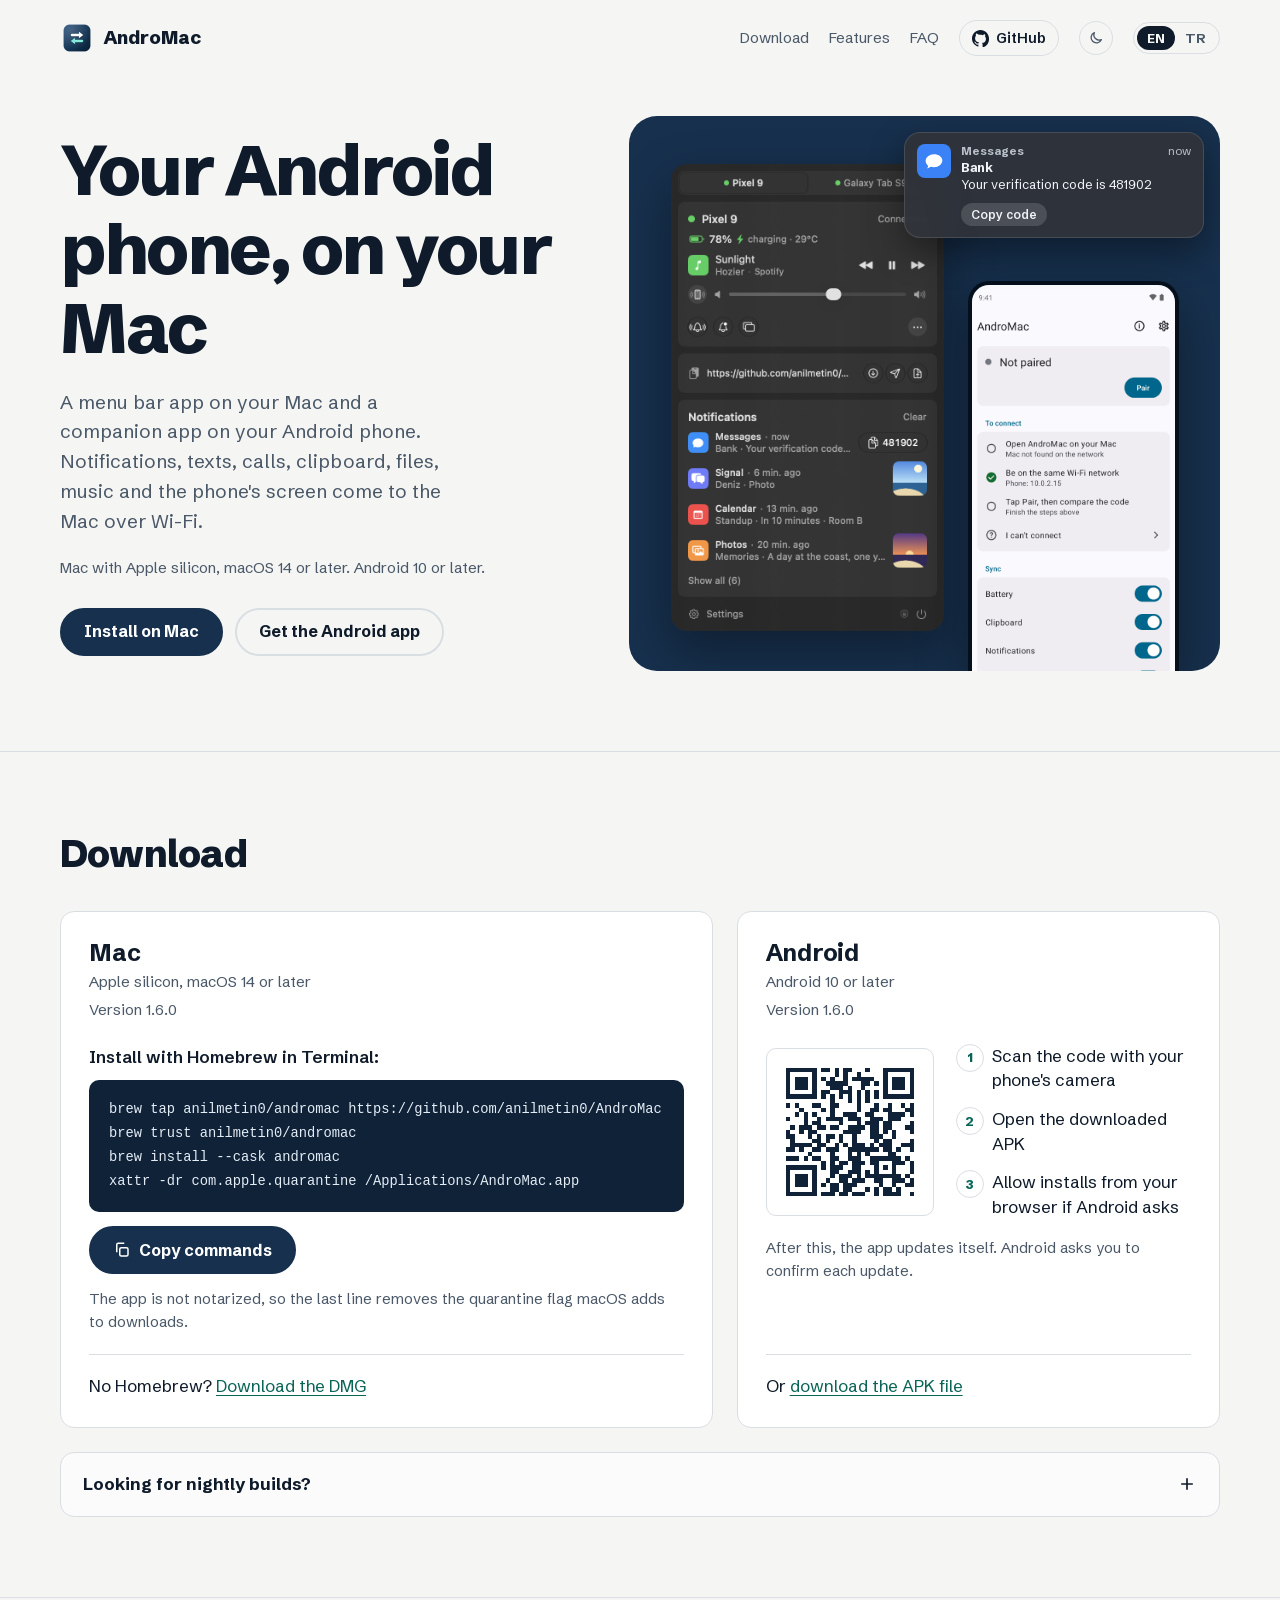
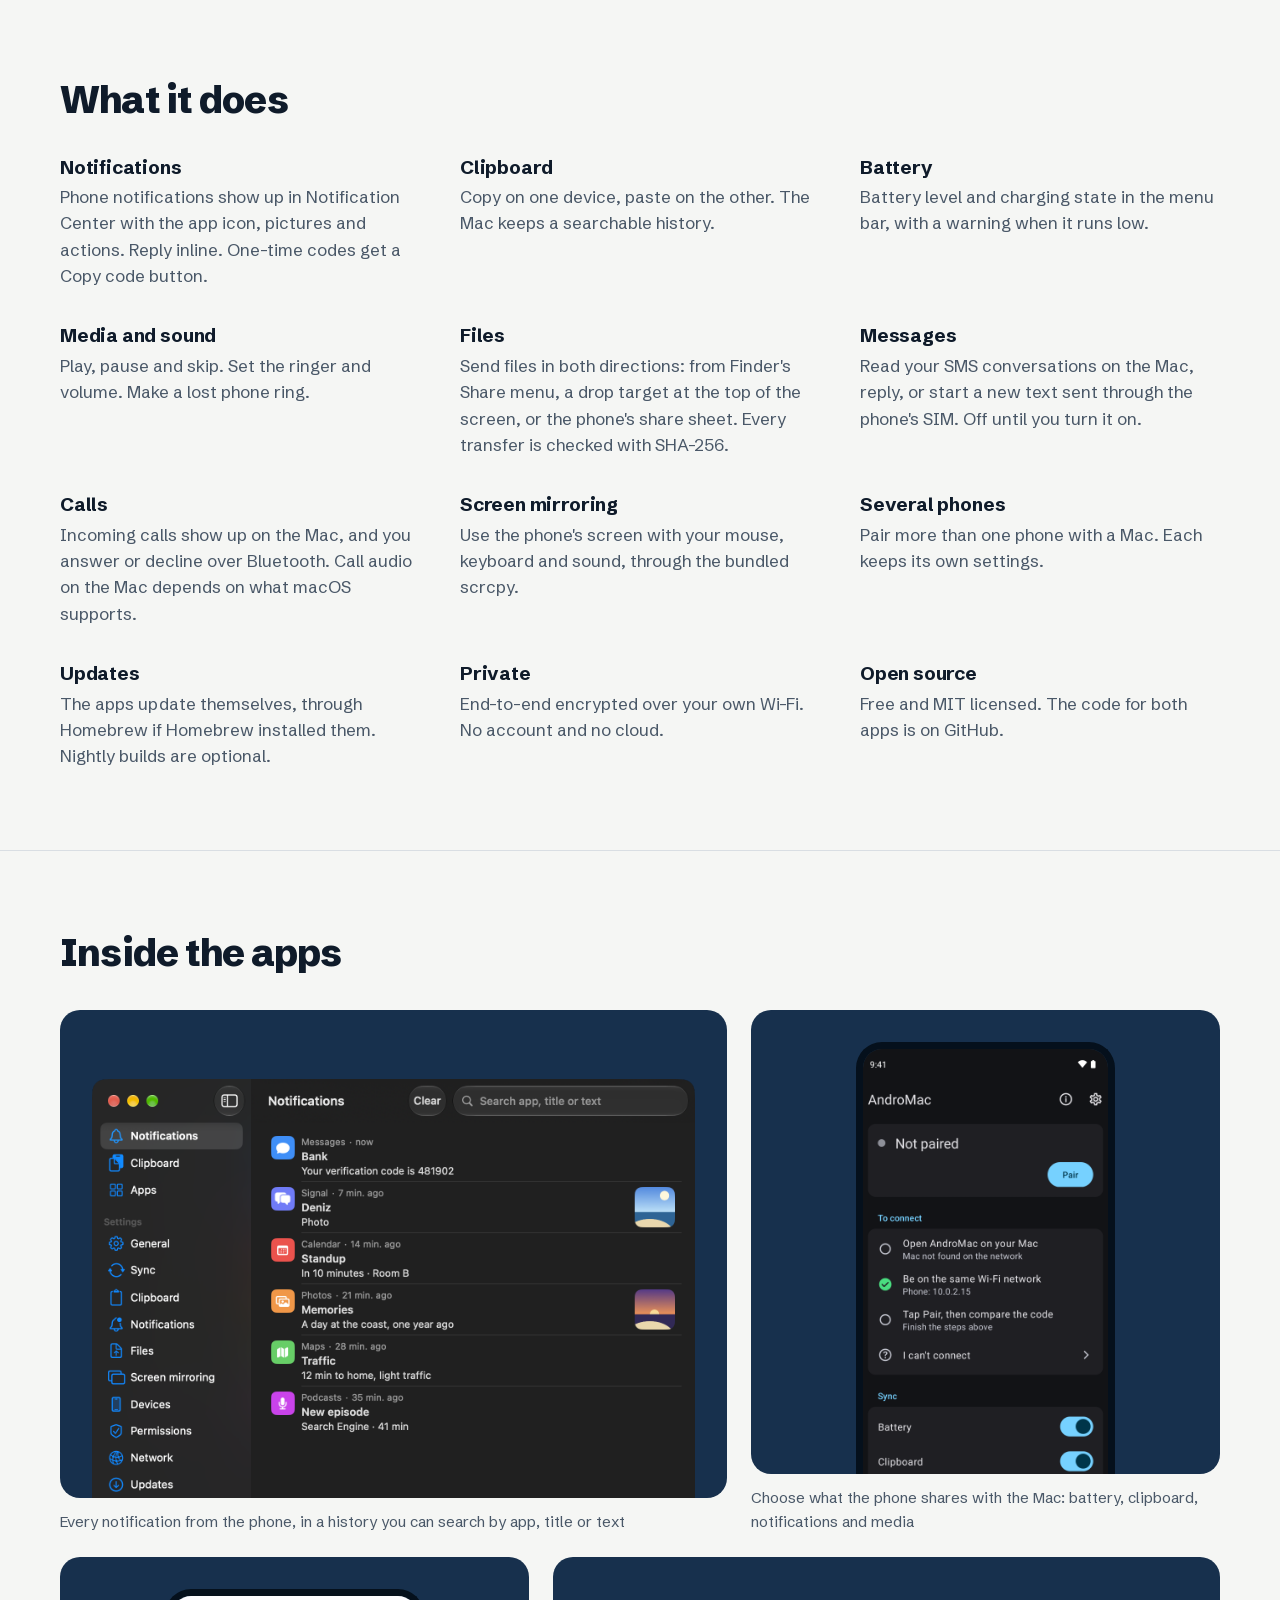
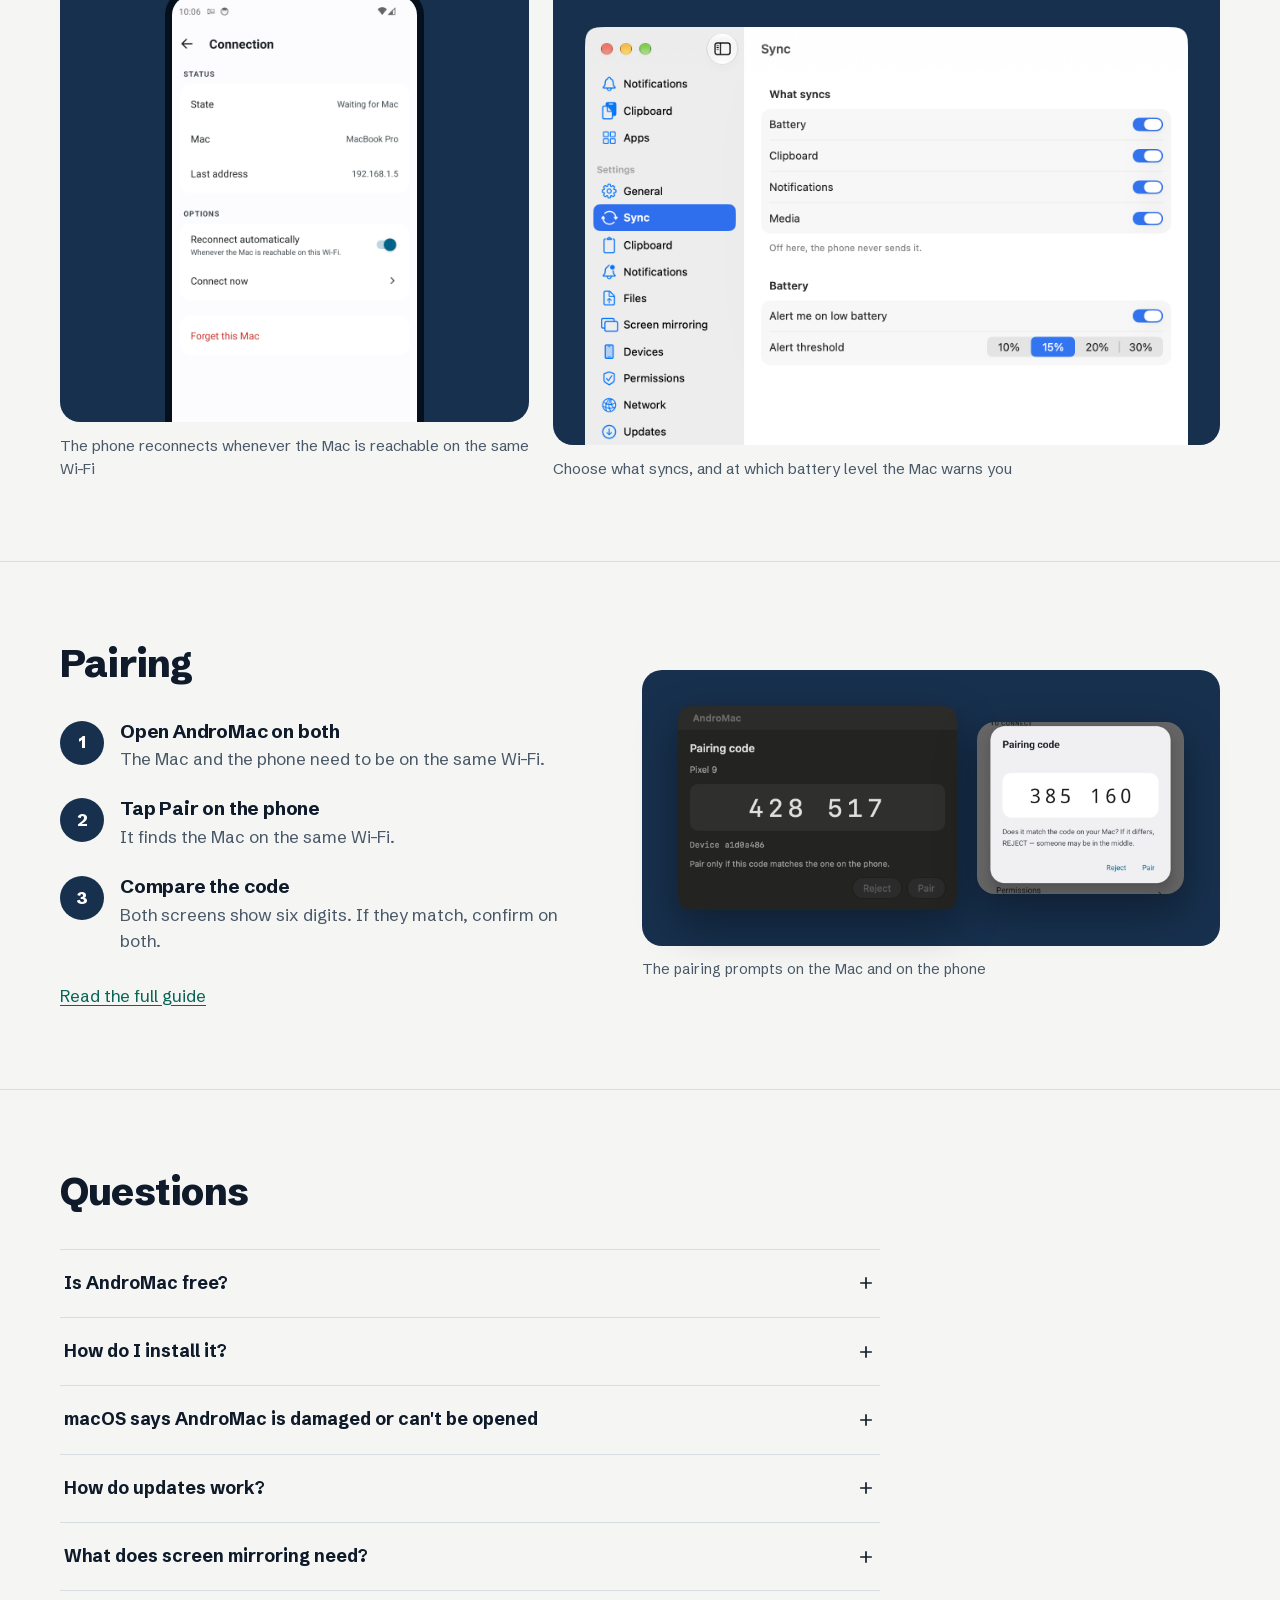
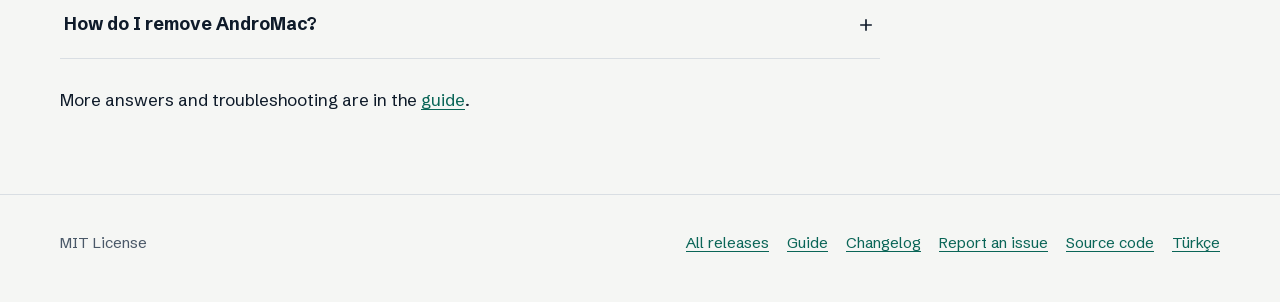
==== commit 5bed855c: "feat(landing): SMS, calls and Finder sharing on the page, structured data for search - Title, descri" ====
--- a/index.html
+++ b/index.html
@@ -4,16 +4,16 @@
   <meta charset="utf-8">
   <meta name="viewport" content="width=device-width, initial-scale=1">
   <meta name="google-site-verification" content="qmGpRQt2trjMiMI0hQGZDpzLRTLRGA_wI7VQ3P8fAZM">
-  <title>AndroMac: your Android phone on your Mac</title>
-  <meta name="description" content="Phone notifications, clipboard, battery, media, files and screen mirroring on your Mac over Wi-Fi.">
+  <title>AndroMac: Android notifications, SMS and files on your Mac</title>
+  <meta name="description" content="Free, open-source app that brings your Android phone's notifications, SMS, clipboard, files, calls and screen to your Mac over Wi-Fi. No account, no cloud.">
   <link rel="canonical" href="https://anilmetin0.github.io/AndroMac/">
   <link rel="alternate" hreflang="en" href="https://anilmetin0.github.io/AndroMac/">
   <link rel="alternate" hreflang="tr" href="https://anilmetin0.github.io/AndroMac/tr/">
   <link rel="alternate" hreflang="x-default" href="https://anilmetin0.github.io/AndroMac/">
   <meta property="og:type" content="website">
   <meta property="og:site_name" content="AndroMac">
-  <meta property="og:title" content="AndroMac: your Android phone on your Mac">
-  <meta property="og:description" content="Notifications, clipboard, files and screen mirroring over Wi-Fi.">
+  <meta property="og:title" content="AndroMac: Android notifications, SMS and files on your Mac">
+  <meta property="og:description" content="Notifications, SMS, clipboard, files, calls and screen mirroring from your Android phone, on your Mac over Wi-Fi. Free and open source.">
   <meta property="og:url" content="https://anilmetin0.github.io/AndroMac/">
   <meta property="og:image" content="https://anilmetin0.github.io/AndroMac/images/og.png?v=2">
   <meta property="og:image:width" content="1200">
@@ -33,6 +33,8 @@
   <script>try{const t=localStorage.getItem("theme");document.documentElement.dataset.theme=t==="dark"||t==="light"?t:matchMedia("(prefers-color-scheme: dark)").matches?"dark":"light"}catch{}</script>
   <script>if("IntersectionObserver"in window&&!matchMedia("(prefers-reduced-motion: reduce)").matches){const r=document.documentElement;r.classList.add("rv");addEventListener("load",()=>{if(!r.dataset.revealReady)r.classList.remove("rv")})}</script>
   <script src="site.js" defer></script>
+  <script type="application/ld+json">{"@context": "https://schema.org", "@type": "SoftwareApplication", "name": "AndroMac", "url": "https://anilmetin0.github.io/AndroMac/", "description": "Free, open-source app that brings your Android phone's notifications, SMS, clipboard, files, calls and screen to your Mac over Wi-Fi. No account, no cloud.", "applicationCategory": "UtilitiesApplication", "operatingSystem": "macOS 14 or later, Android 10 or later", "softwareVersion": "1.6.0", "license": "https://opensource.org/licenses/MIT", "isAccessibleForFree": true, "offers": {"@type": "Offer", "price": "0", "priceCurrency": "USD"}, "downloadUrl": "https://github.com/anilmetin0/AndroMac/releases/latest", "codeRepository": "https://github.com/anilmetin0/AndroMac", "inLanguage": "en", "image": "https://anilmetin0.github.io/AndroMac/images/og.png?v=2", "author": {"@type": "Person", "name": "anilmetin0", "url": "https://github.com/anilmetin0"}}</script>
+  <script type="application/ld+json">{"@context": "https://schema.org", "@type": "FAQPage", "inLanguage": "en", "mainEntity": [{"@type": "Question", "name": "Is AndroMac free?", "acceptedAnswer": {"@type": "Answer", "text": "Yes. Both apps are free and open source under the MIT License, with no account, no ads and no cloud service. The phone and the Mac talk to each other directly on your Wi-Fi."}}, {"@type": "Question", "name": "How do I install it?", "acceptedAnswer": {"@type": "Answer", "text": "On the Mac, paste the four Homebrew lines into Terminal. Without Homebrew, open the DMG, drag AndroMac to Applications and run the xattr line. On the phone, download the APK and allow installs from your browser when Android asks. Then open AndroMac on both and pair them."}}, {"@type": "Question", "name": "macOS says AndroMac is damaged or can't be opened", "acceptedAnswer": {"@type": "Answer", "text": "The app is signed with its own certificate and is not notarized, so macOS blocks the first launch. Run this once in Terminal: xattr -dr com.apple.quarantine /Applications/AndroMac.app Or open the app, let macOS refuse it, then press Open Anyway in System Settings → Privacy & Security."}}, {"@type": "Question", "name": "How do updates work?", "acceptedAnswer": {"@type": "Answer", "text": "Both apps check once a day and can install what they find. Settings → Updates on either side has the check switch, Install updates automatically and Nightly builds. If Homebrew installed the Mac app, brew upgrade --cask andromac also moves it to the new version."}}, {"@type": "Question", "name": "What does screen mirroring need?", "acceptedAnswer": {"@type": "Answer", "text": "Wireless debugging on the phone. Tap Build number seven times to unlock Developer options, then turn on Wireless debugging. A USB cable with USB debugging on works too. The first time, press the mirror button in the Mac panel and type the code from Pair device with pairing code on the phone. Turn Wireless debugging off when you are done."}}, {"@type": "Question", "name": "How do I remove AndroMac?", "acceptedAnswer": {"@type": "Answer", "text": "On the Mac, run brew uninstall --cask andromac, or drag the app to the Trash if you installed it from the DMG. On the phone, uninstall it like any other app."}}]}</script>
 </head>
 <body>
 <a class="skip" href="#main">Skip to content</a>
@@ -55,7 +57,7 @@
     <div class="wrap">
       <div>
         <h1>Your Android phone, on your Mac</h1>
-        <p class="lede">A menu bar app on your Mac and a companion app on your Android phone. Notifications, clipboard, files, music and the phone's screen come to the Mac over Wi-Fi.</p>
+        <p class="lede">A menu bar app on your Mac and a companion app on your Android phone. Notifications, texts, calls, clipboard, files, music and the phone's screen come to the Mac over Wi-Fi.</p>
         <p class="reqs">Mac with Apple silicon, macOS 14 or later. Android 10 or later.</p>
         <div class="actions">
           <a class="btn" href="#mac">Install on Mac</a>
@@ -87,7 +89,7 @@
         <div class="card" id="mac" data-reveal="rise">
           <h3>Mac</h3>
           <p class="sub">Apple silicon, macOS 14 or later</p>
-          <p class="sub">Version <span data-version>1.4.0</span></p>
+          <p class="sub">Version <span data-version>1.6.0</span></p>
           <p class="label">Install with Homebrew in Terminal:</p>
           <div class="term"><pre id="brew" tabindex="0">brew tap anilmetin0/andromac https://github.com/anilmetin0/AndroMac
 brew trust anilmetin0/andromac
@@ -107,7 +109,7 @@
         <div class="card" id="android" data-reveal="rise">
           <h3>Android</h3>
           <p class="sub">Android 10 or later</p>
-          <p class="sub">Version <span data-version>1.4.0</span></p>
+          <p class="sub">Version <span data-version>1.6.0</span></p>
           <div class="qr-box">
             <img class="qr" src="images/qr-apk.svg" width="168" height="168" loading="lazy" alt="QR code that downloads the latest AndroMac APK">
             <ol class="apk-steps"><li>Scan the code with your phone's camera</li><li>Open the downloaded APK</li><li>Allow installs from your browser if Android asks</li></ol>
@@ -165,11 +167,14 @@
         <li data-reveal="lift"><h3>Clipboard</h3><p>Copy on one device, paste on the other. The Mac keeps a searchable history.</p></li>
         <li data-reveal="lift"><h3>Battery</h3><p>Battery level and charging state in the menu bar, with a warning when it runs low.</p></li>
         <li data-reveal="lift"><h3>Media and sound</h3><p>Play, pause and skip. Set the ringer and volume. Make a lost phone ring.</p></li>
-        <li data-reveal="lift"><h3>Files</h3><p>Send files in both directions. Every transfer is checked with SHA-256.</p></li>
+        <li data-reveal="lift"><h3>Files</h3><p>Send files in both directions: from Finder's Share menu, a drop target at the top of the screen, or the phone's share sheet. Every transfer is checked with SHA-256.</p></li>
+        <li data-reveal="lift"><h3>Messages</h3><p>Read your SMS conversations on the Mac, reply, or start a new text sent through the phone's SIM. Off until you turn it on.</p></li>
+        <li data-reveal="lift"><h3>Calls</h3><p>Incoming calls show up on the Mac, and you answer or decline over Bluetooth. Call audio on the Mac depends on what macOS supports.</p></li>
         <li data-reveal="lift"><h3>Screen mirroring</h3><p>Use the phone's screen with your mouse, keyboard and sound, through the bundled scrcpy.</p></li>
         <li data-reveal="lift"><h3>Several phones</h3><p>Pair more than one phone with a Mac. Each keeps its own settings.</p></li>
         <li data-reveal="lift"><h3>Updates</h3><p>The apps update themselves, through Homebrew if Homebrew installed them. Nightly builds are optional.</p></li>
-        <li data-reveal="lift"><h3>Local network</h3><p>Works over your Wi-Fi without an account.</p></li>
+        <li data-reveal="lift"><h3>Private</h3><p>End-to-end encrypted over your own Wi-Fi. No account and no cloud.</p></li>
+        <li data-reveal="lift"><h3>Open source</h3><p>Free and MIT licensed. The code for both apps is on GitHub.</p></li>
       </ul>
     </div>
   </section>
@@ -249,6 +254,12 @@
     <div class="wrap">
       <div class="head"><h2 id="faq-h">Questions</h2></div>
       <div class="faq" data-reveal="lift">
+        <details>
+          <summary>Is AndroMac free?<svg viewBox="0 0 24 24" fill="none" stroke="currentColor" stroke-width="2" aria-hidden="true"><path d="M12 5v14M5 12h14"/></svg></summary>
+          <div class="ans">
+            <p>Yes. Both apps are free and open source under the MIT License, with no account, no ads and no cloud service. The phone and the Mac talk to each other directly on your Wi-Fi.</p>
+          </div>
+        </details>
         <details>
           <summary>How do I install it?<svg viewBox="0 0 24 24" fill="none" stroke="currentColor" stroke-width="2" aria-hidden="true"><path d="M12 5v14M5 12h14"/></svg></summary>
           <div class="ans">
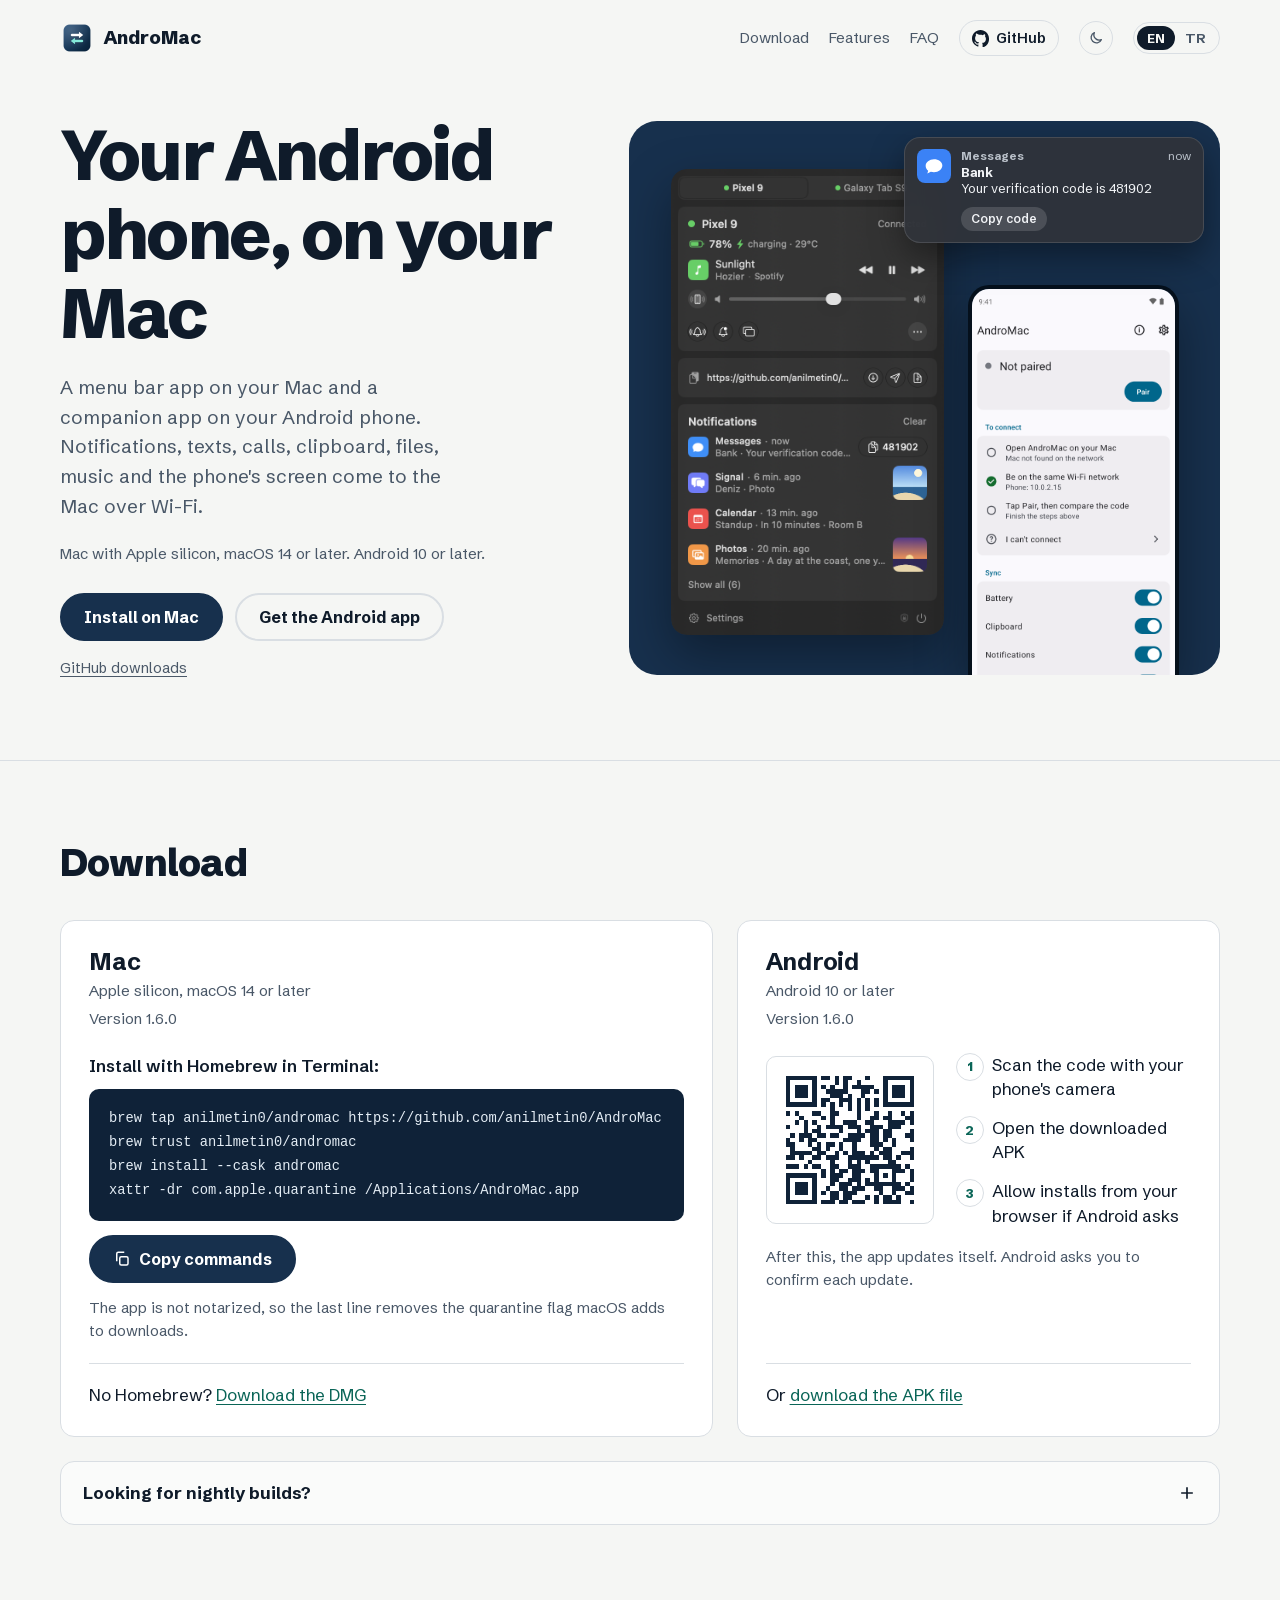
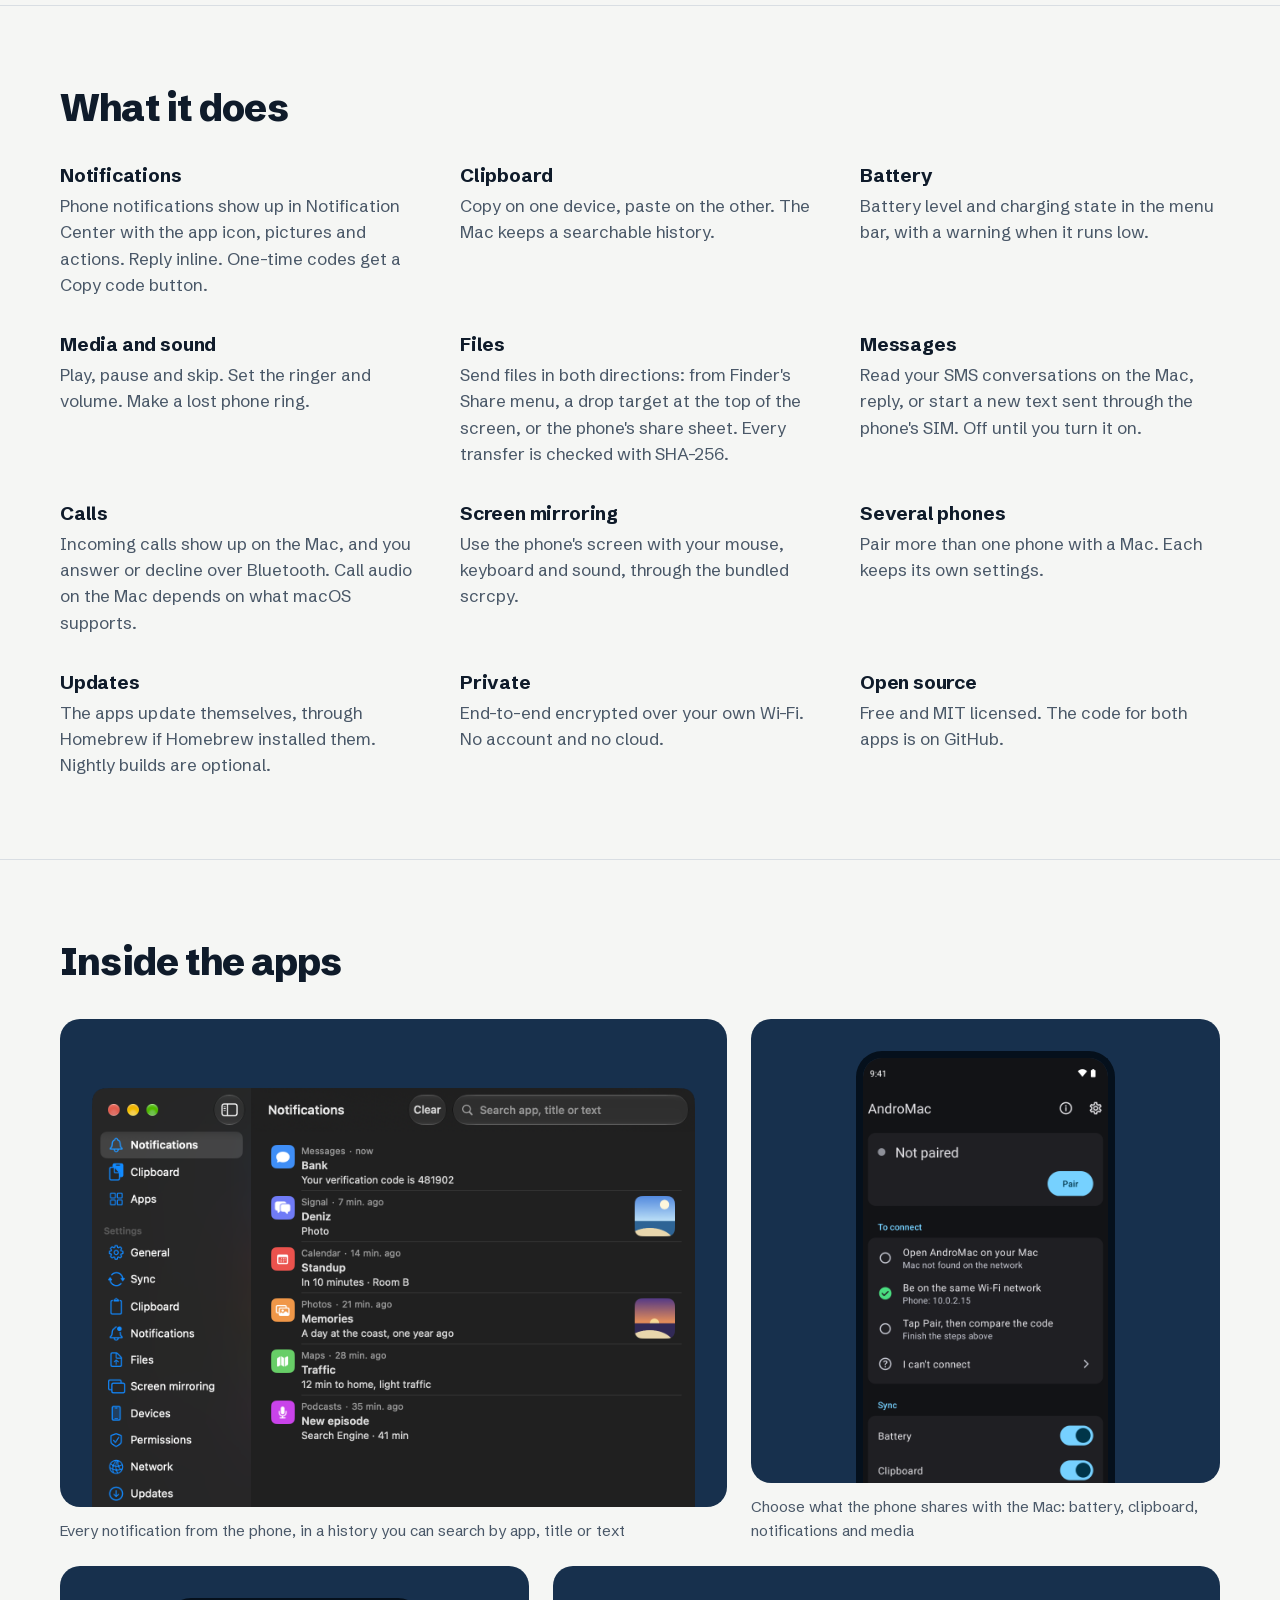
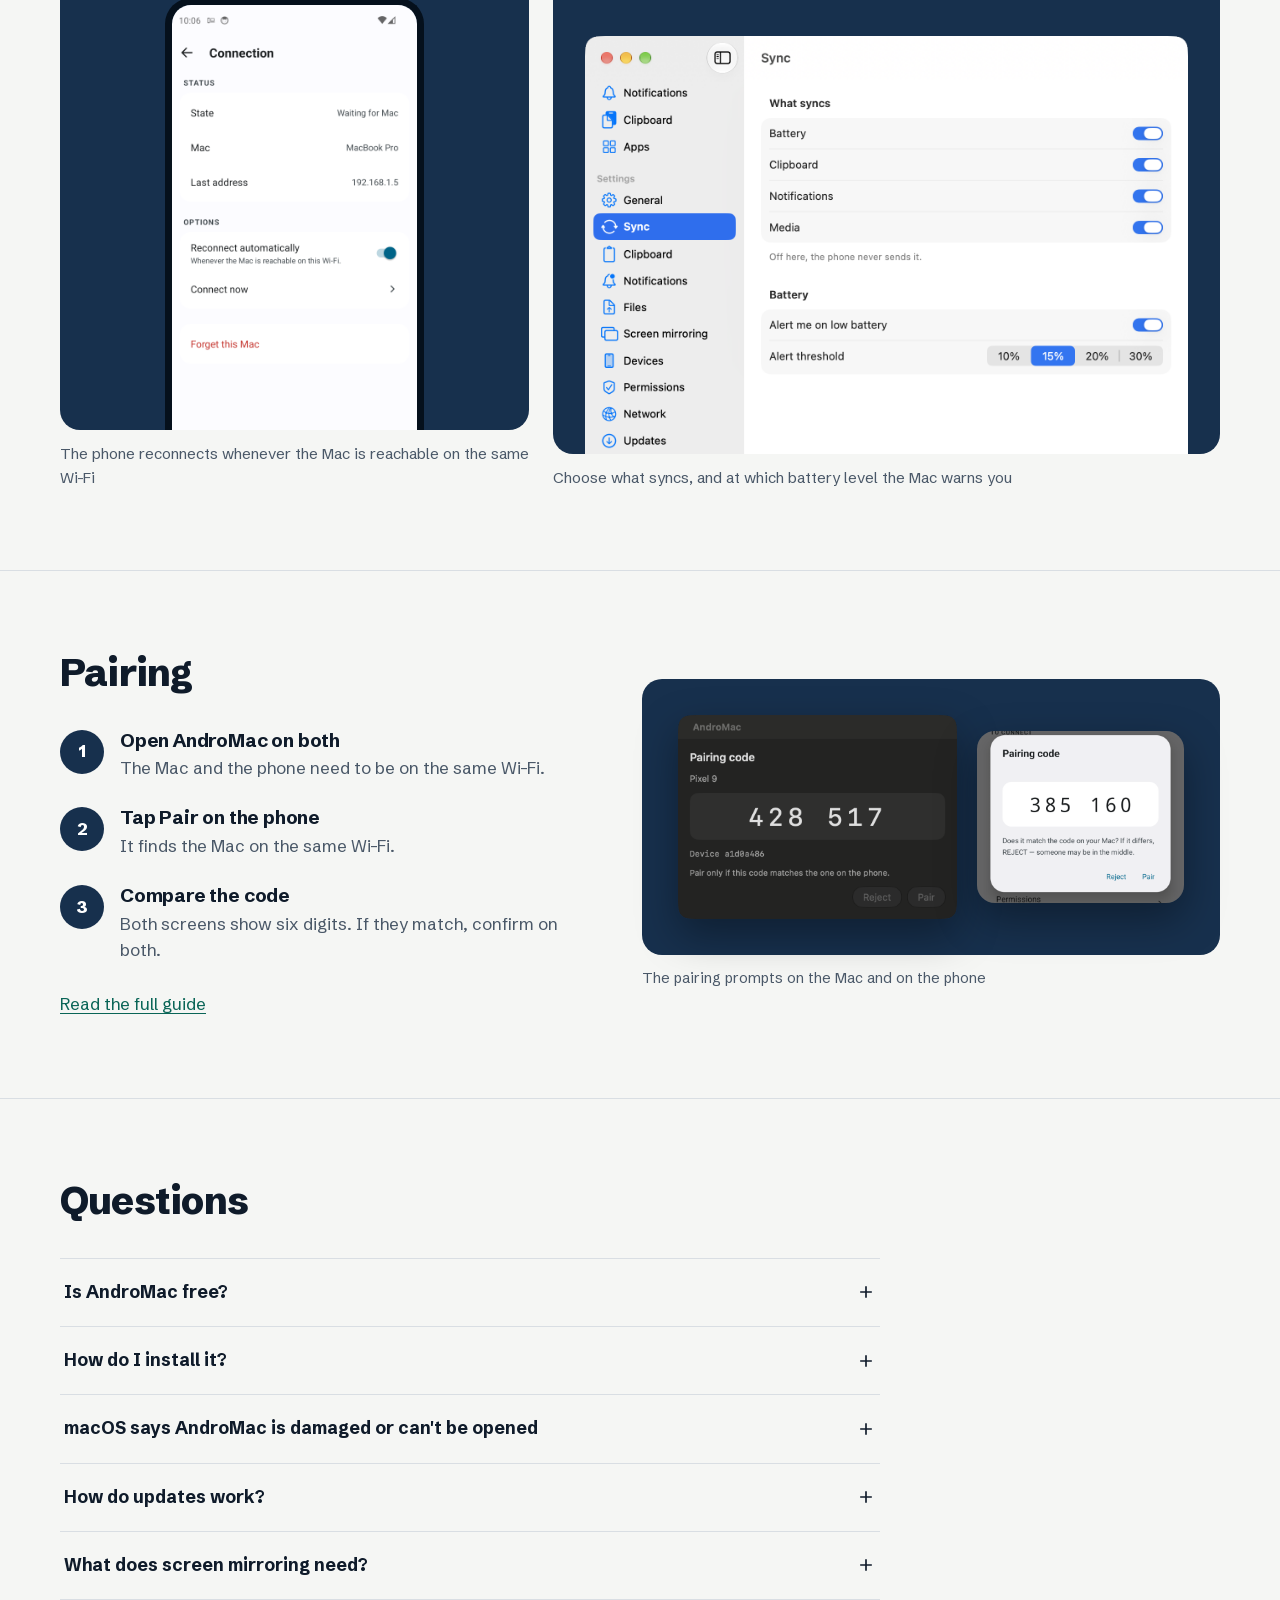
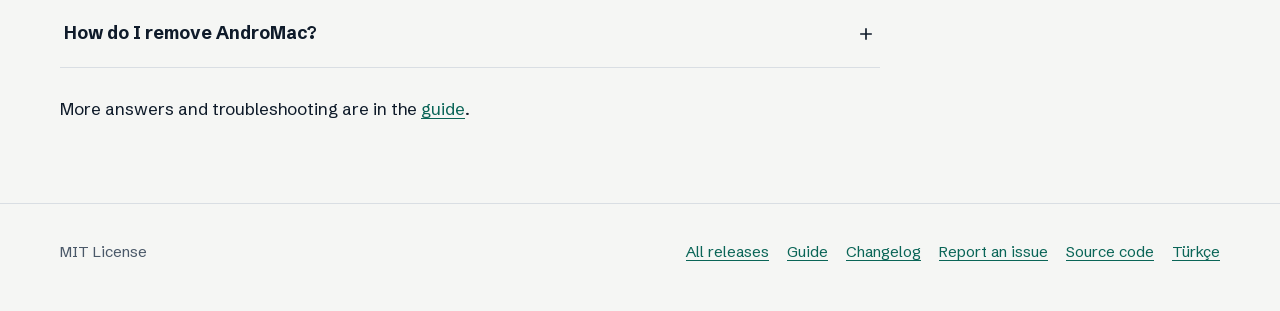
==== commit f3b08585: "Show GitHub download count below install buttons" ====
--- a/index.html
+++ b/index.html
@@ -63,6 +63,7 @@
           <a class="btn" href="#mac">Install on Mac</a>
           <a class="btn ghost" href="#android">Get the Android app</a>
         </div>
+        <p class="download-count"><a href="https://github.com/anilmetin0/AndroMac/releases" title="Downloads of all release assets, including updates; not unique users"><span data-downloads></span>GitHub downloads</a></p>
       </div>
       <div class="stage">
         <picture>
--- a/site.css
+++ b/site.css
@@ -120,6 +120,9 @@
 .hero .lede { font-size: 1.2rem; color: var(--muted); margin-top: 20px; max-width: 34ch; }
 .reqs { margin-top: 20px; font-size: .95rem; color: var(--muted); }
 .actions { display: flex; flex-wrap: wrap; gap: 12px; margin-top: 28px; }
+.download-count { margin-top: 16px; font-size: .9rem; color: var(--muted); }
+.download-count a { color: inherit; text-underline-offset: .2em; }
+.download-count [data-downloads] { font-weight: 700; font-variant-numeric: tabular-nums; }
 
 .stage {
   position: relative;
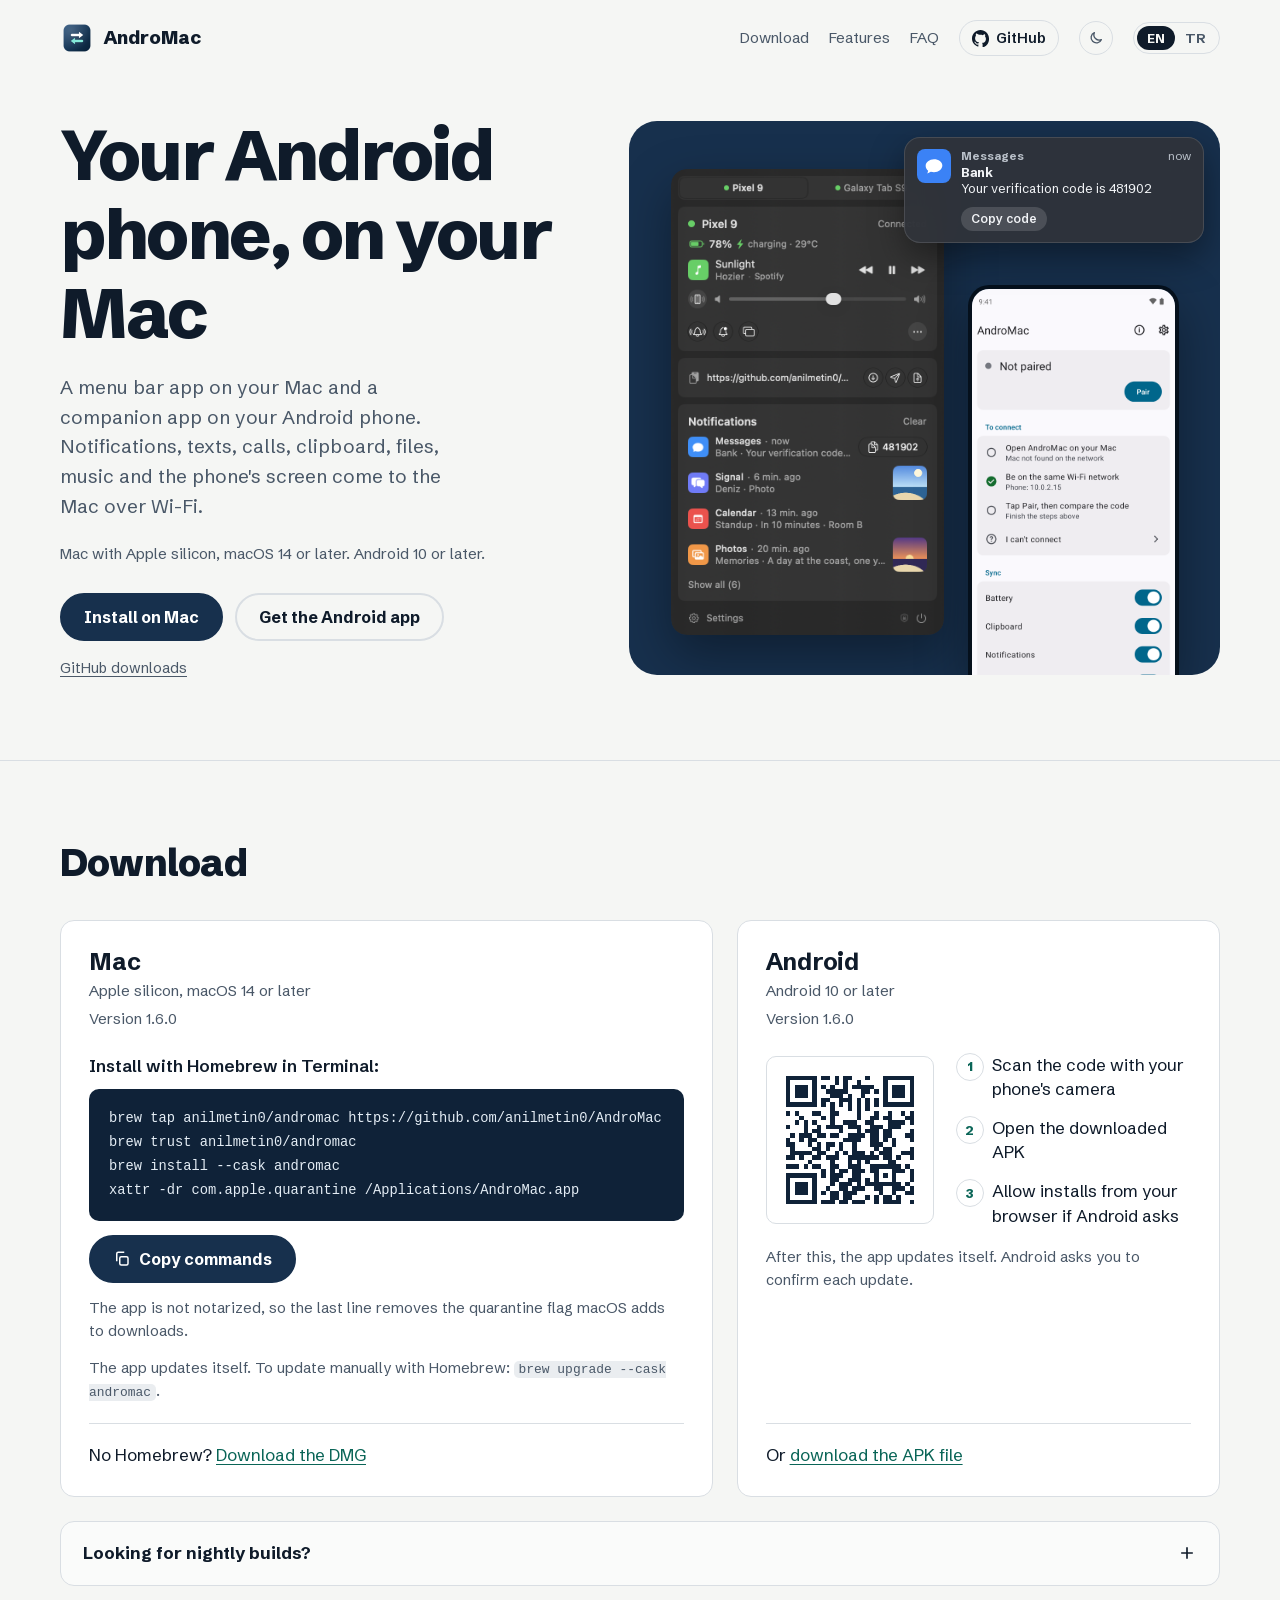
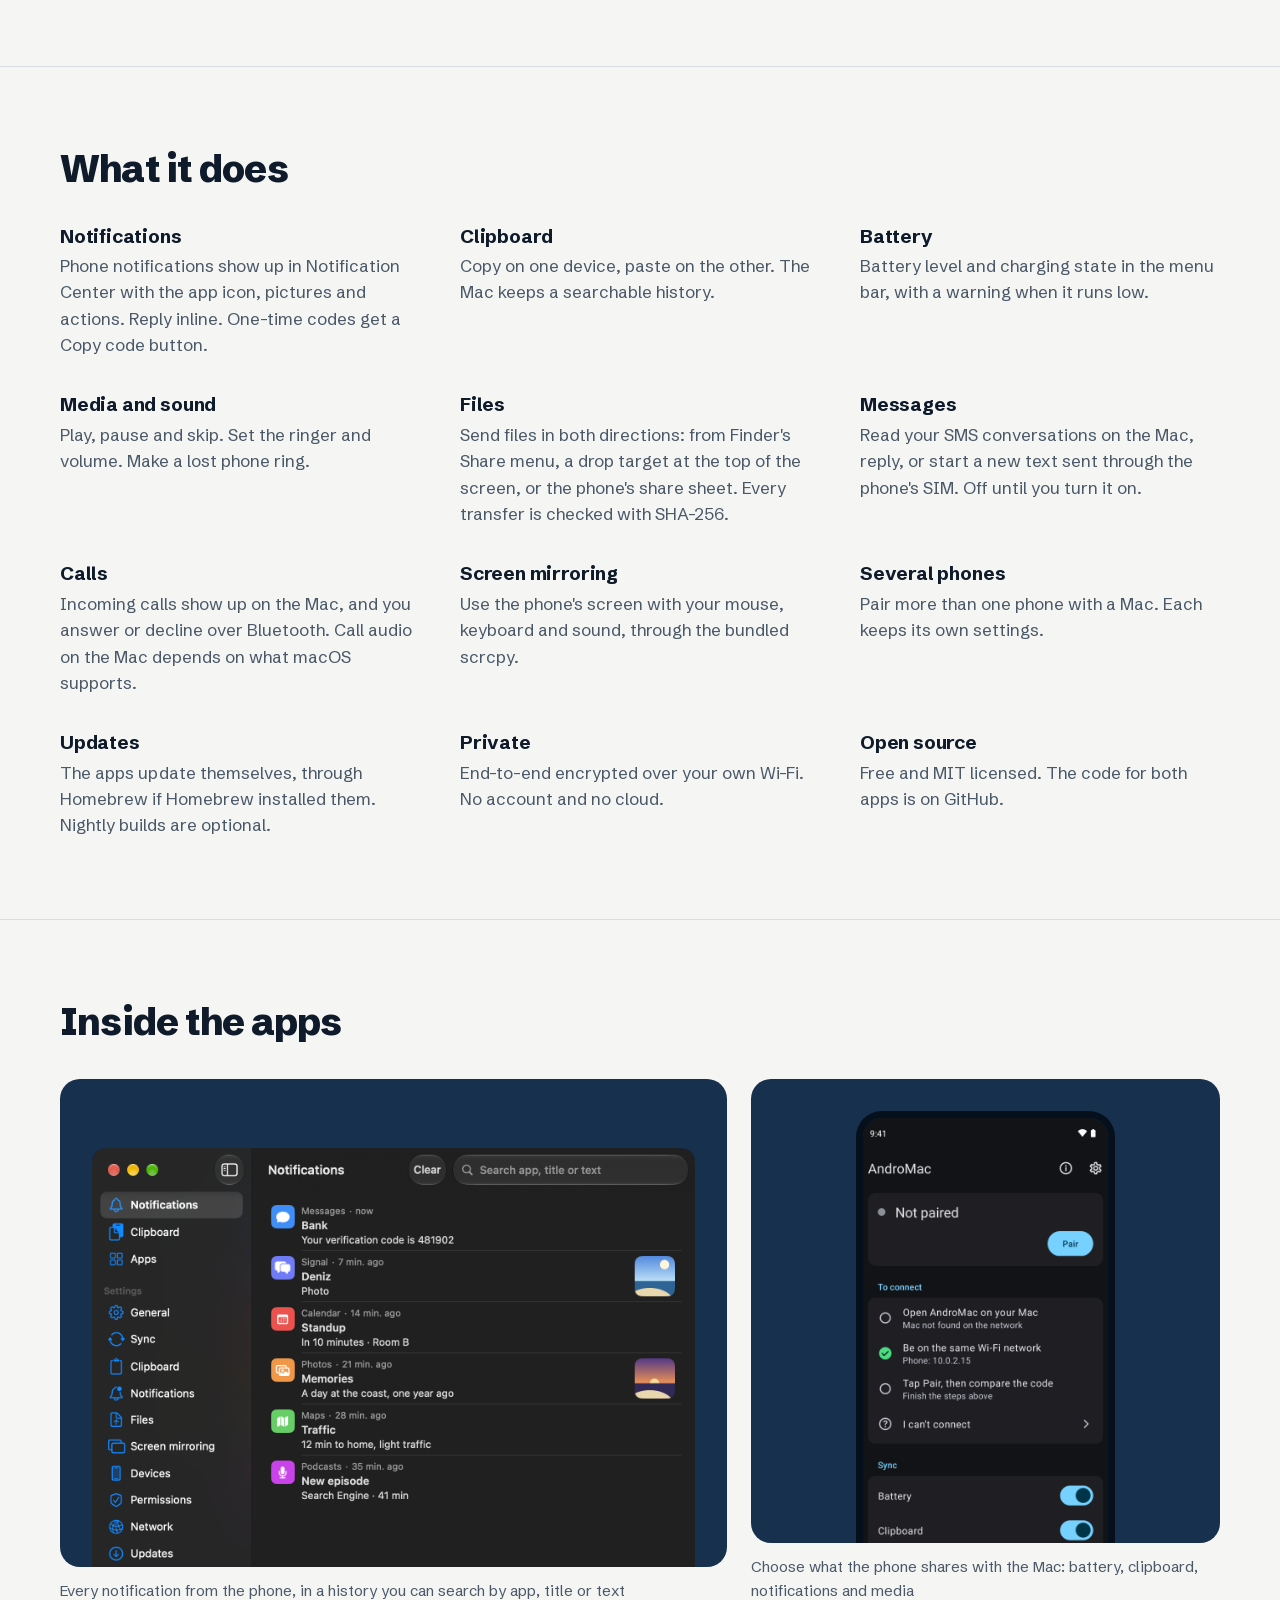
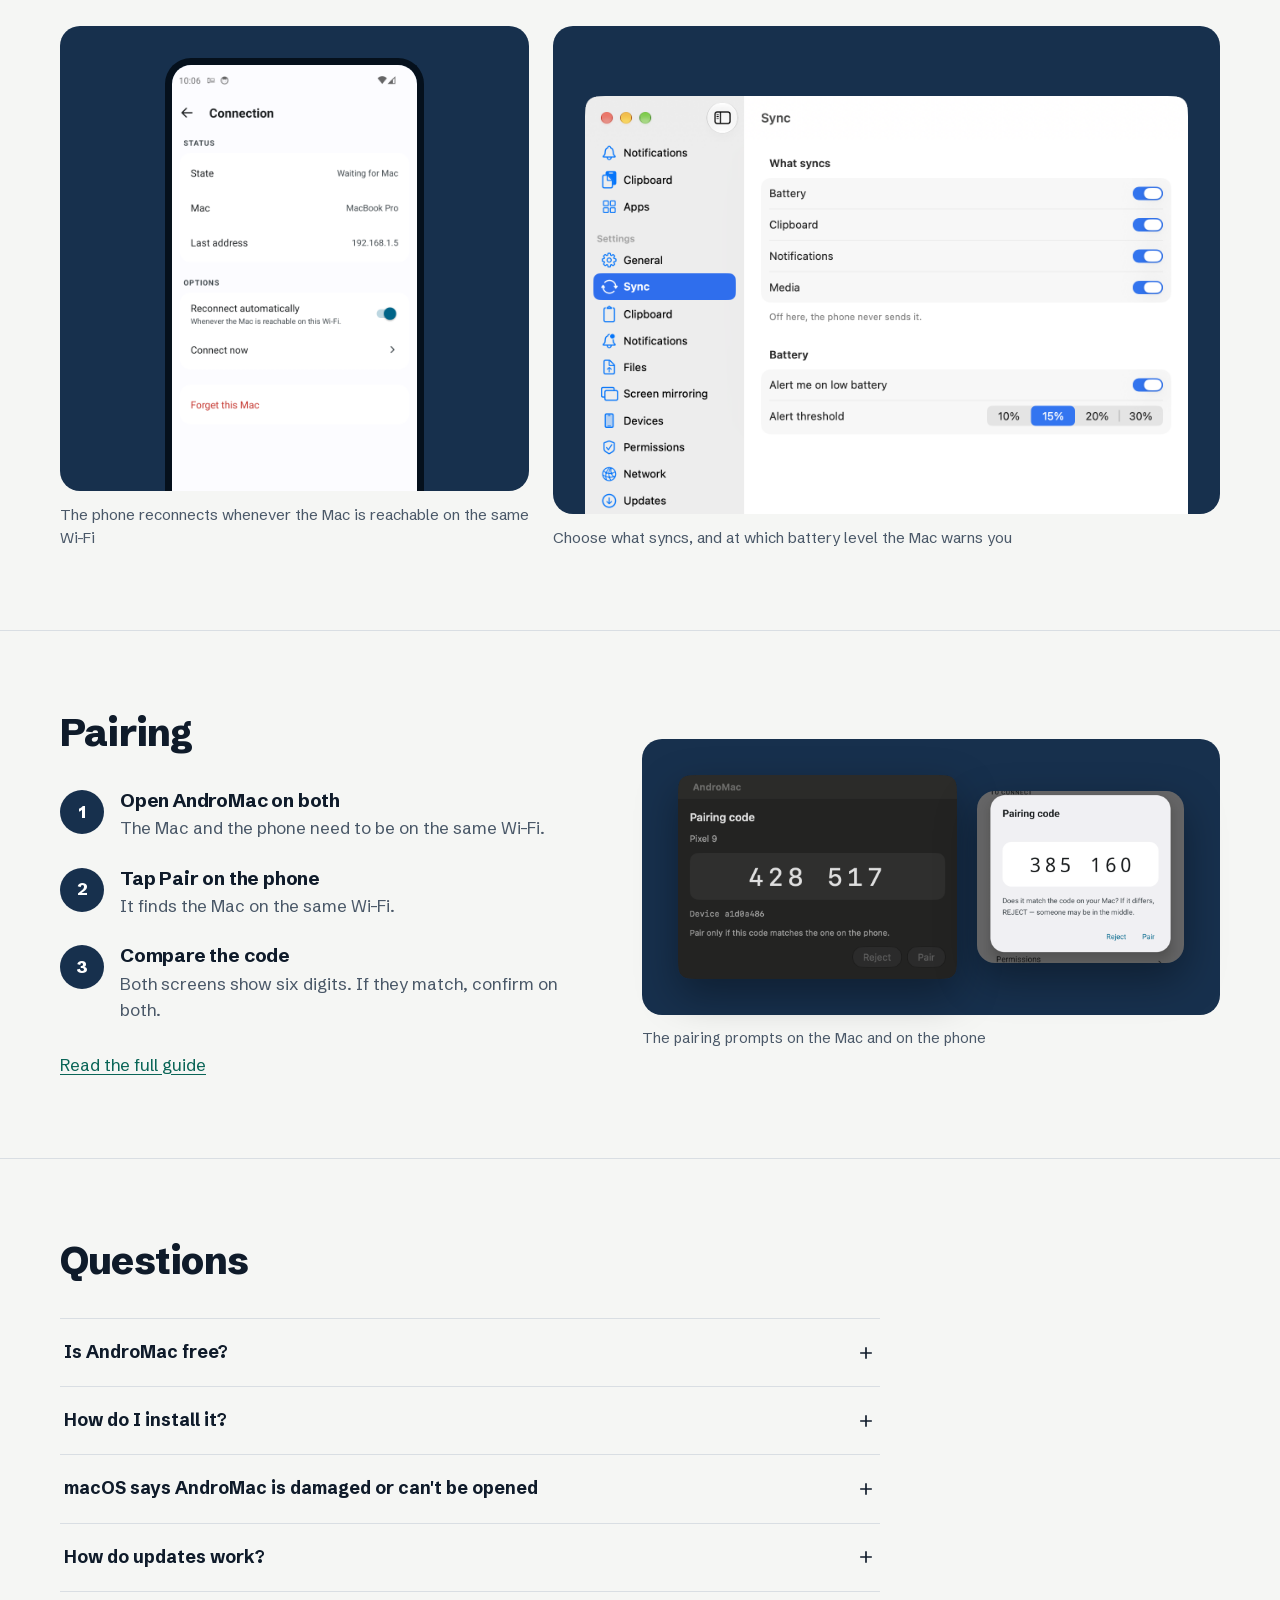
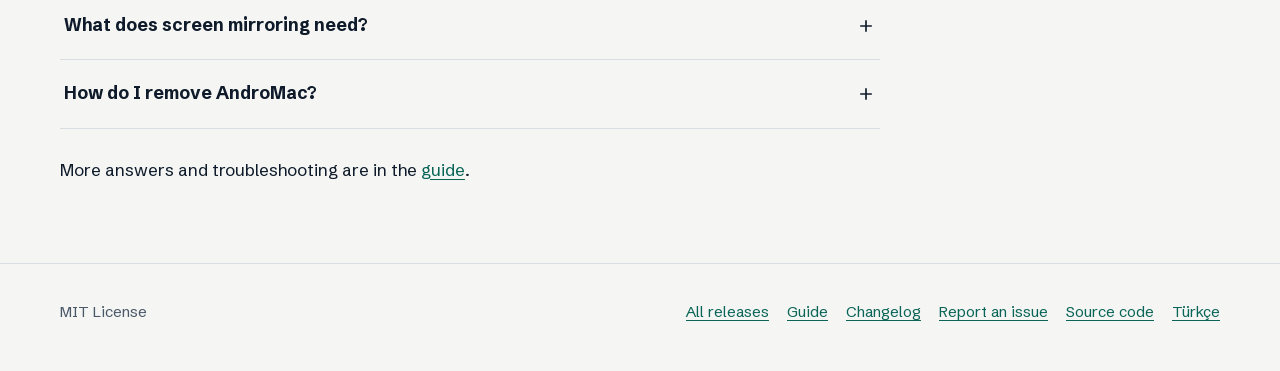
==== commit a62a0847: "Clarify manual Homebrew updates beside the Mac download" ====
--- a/index.html
+++ b/index.html
@@ -104,6 +104,7 @@
             </button>
           </div>
           <p class="note">The app is not notarized, so the last line removes the quarantine flag macOS adds to downloads.</p>
+          <p class="note">The app updates itself. To update manually with Homebrew: <code>brew upgrade --cask andromac</code>.</p>
           <p class="alt">No Homebrew? <a data-asset="dmg" href="https://github.com/anilmetin0/AndroMac/releases/latest">Download the DMG</a></p>
         </div>
 
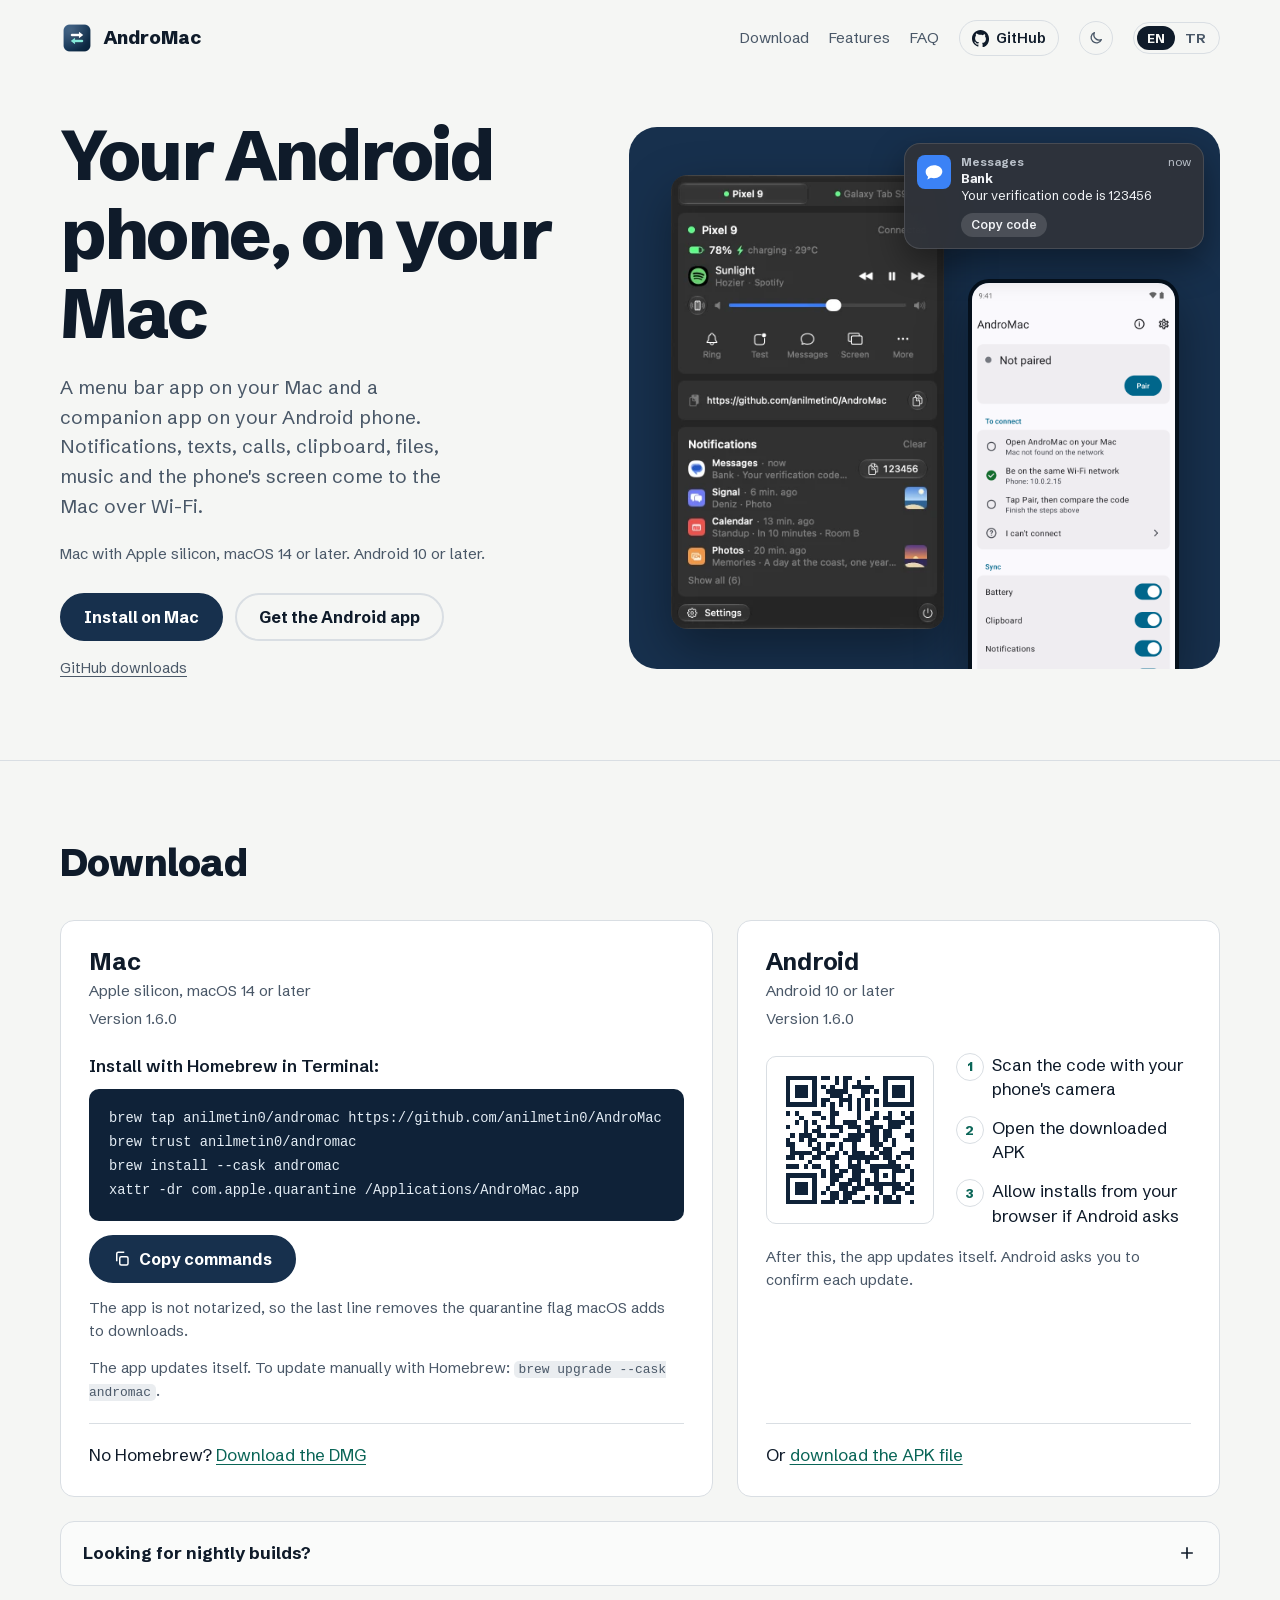
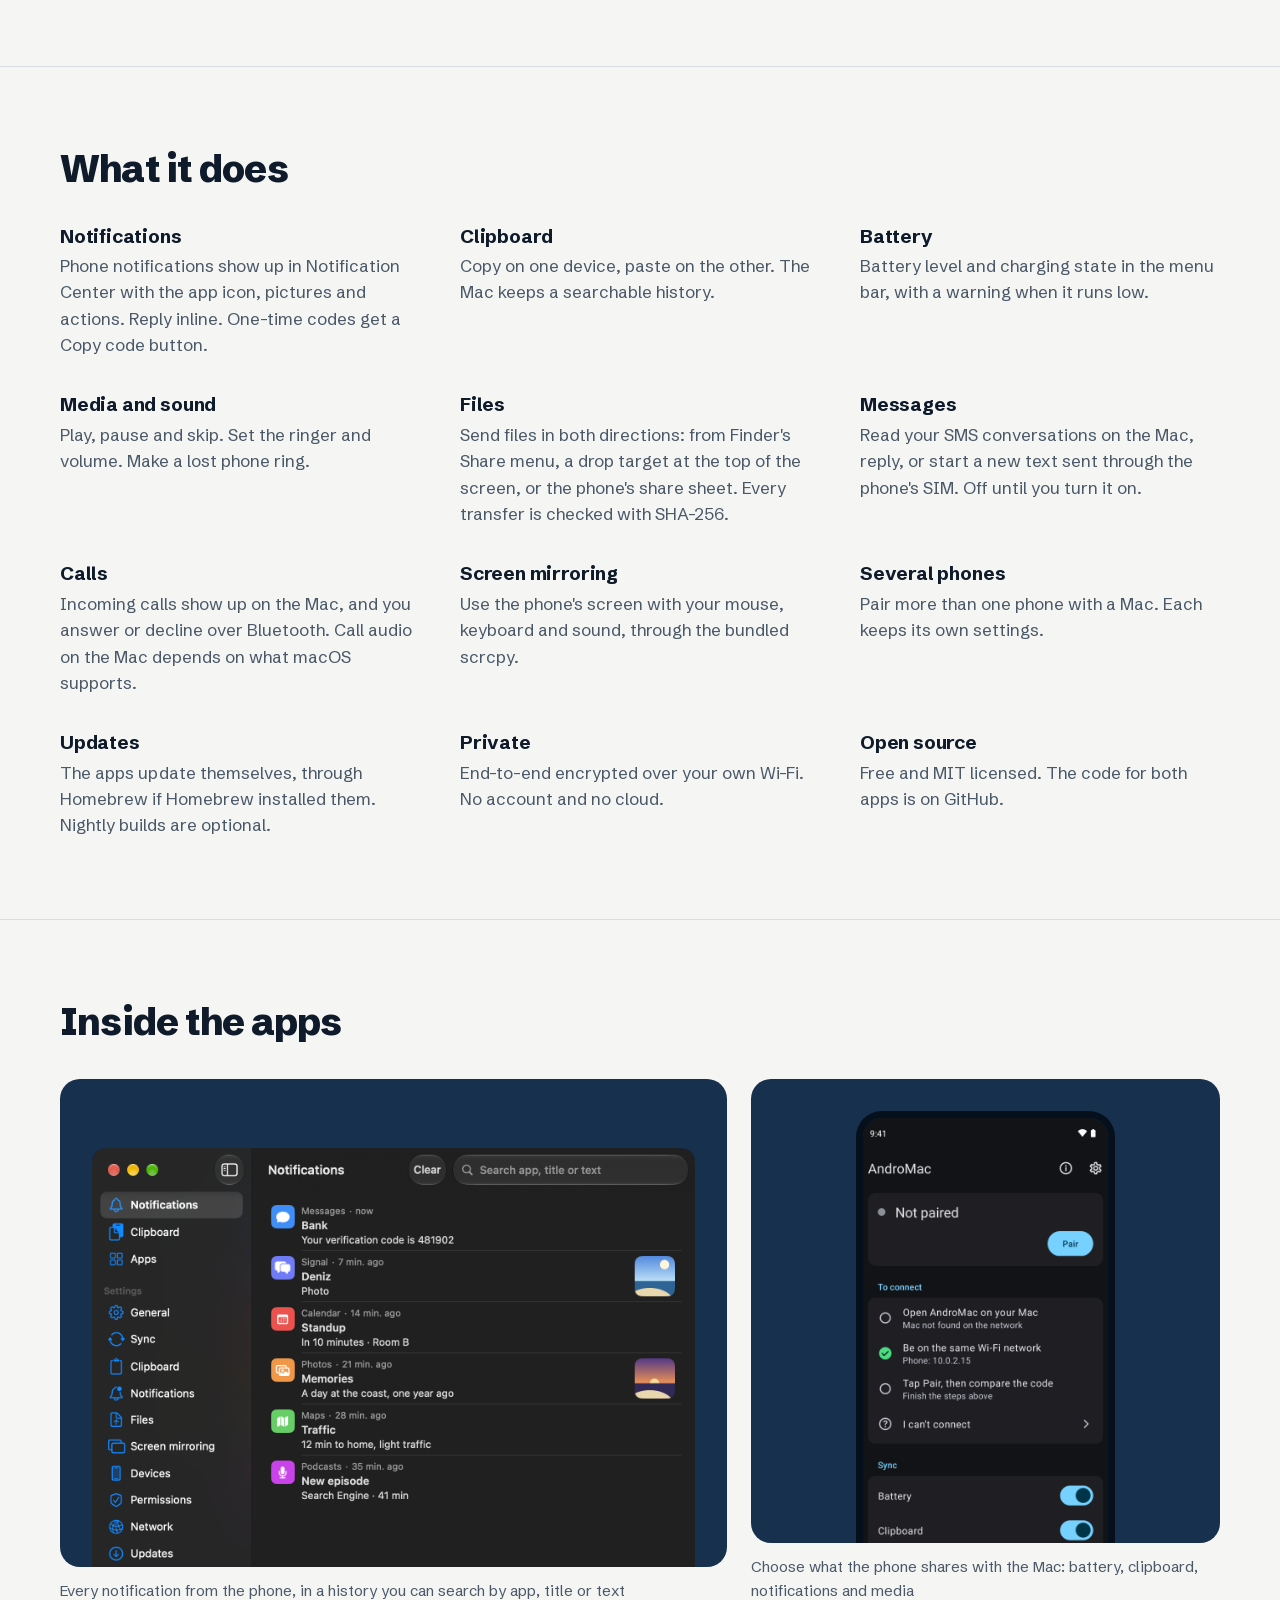
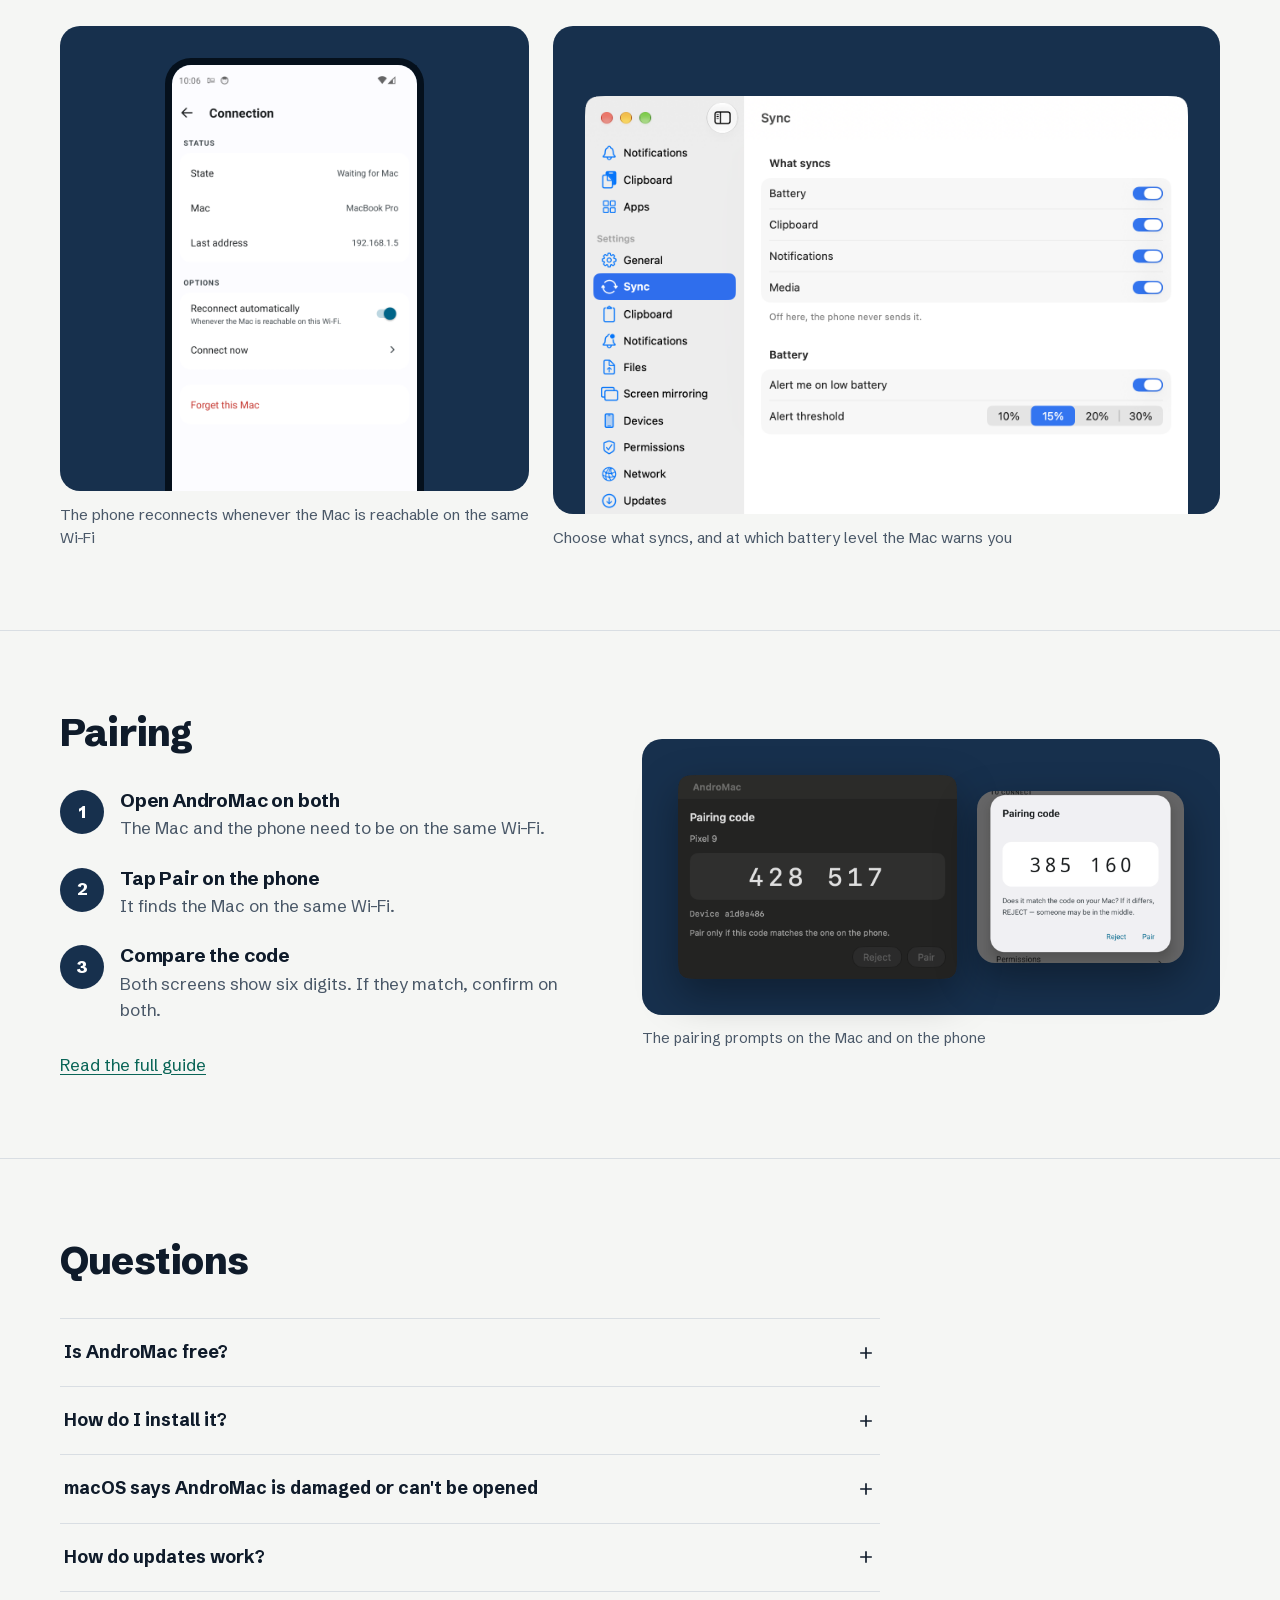
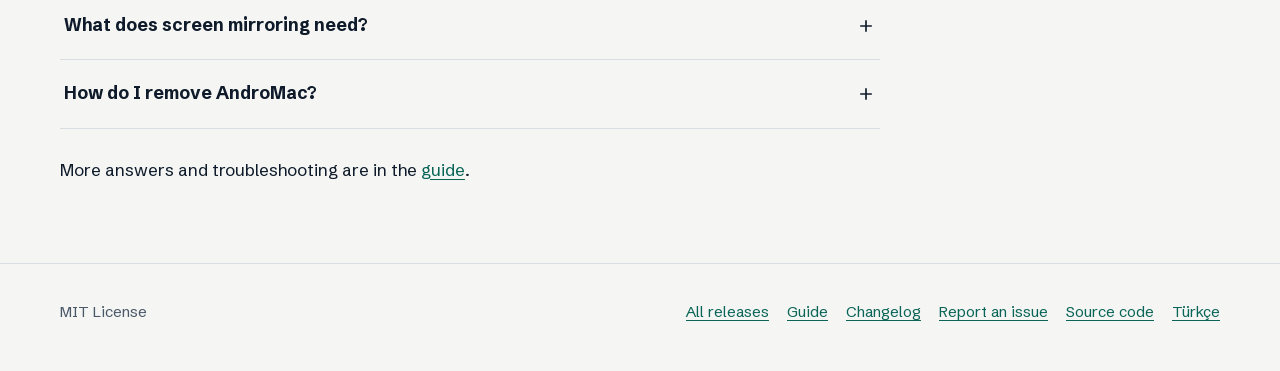
==== commit 4e8af55e: "Show the current menu bar panel in the hero and the share image" ====
--- a/index.html
+++ b/index.html
@@ -15,7 +15,7 @@
   <meta property="og:title" content="AndroMac: Android notifications, SMS and files on your Mac">
   <meta property="og:description" content="Notifications, SMS, clipboard, files, calls and screen mirroring from your Android phone, on your Mac over Wi-Fi. Free and open source.">
   <meta property="og:url" content="https://anilmetin0.github.io/AndroMac/">
-  <meta property="og:image" content="https://anilmetin0.github.io/AndroMac/images/og.png?v=2">
+  <meta property="og:image" content="https://anilmetin0.github.io/AndroMac/images/og.png?v=3">
   <meta property="og:image:width" content="1200">
   <meta property="og:image:height" content="630">
   <meta property="og:image:alt" content="The AndroMac menu-bar panel on a Mac next to the AndroMac app on an Android phone.">
@@ -28,12 +28,12 @@
   <link rel="icon" href="images/icon.png" sizes="256x256" type="image/png">
   <link rel="apple-touch-icon" href="images/apple-touch-icon.png">
   <link rel="preload" href="fonts/schibsted-latin.woff2" as="font" type="font/woff2" crossorigin>
-  <link rel="preload" href="images/macos-panel-640.webp?v=3" as="image" type="image/webp" imagesrcset="images/macos-panel-320.webp?v=3 320w, images/macos-panel-640.webp?v=3 640w" imagesizes="(max-width: 600px) 46vw, 320px" fetchpriority="high">
+  <link rel="preload" href="images/macos-panel-640.webp?v=4" as="image" type="image/webp" imagesrcset="images/macos-panel-320.webp?v=4 320w, images/macos-panel-640.webp?v=4 640w" imagesizes="(max-width: 600px) 46vw, 320px" fetchpriority="high">
   <link rel="stylesheet" href="site.css">
   <script>try{const t=localStorage.getItem("theme");document.documentElement.dataset.theme=t==="dark"||t==="light"?t:matchMedia("(prefers-color-scheme: dark)").matches?"dark":"light"}catch{}</script>
   <script>if("IntersectionObserver"in window&&!matchMedia("(prefers-reduced-motion: reduce)").matches){const r=document.documentElement;r.classList.add("rv");addEventListener("load",()=>{if(!r.dataset.revealReady)r.classList.remove("rv")})}</script>
   <script src="site.js" defer></script>
-  <script type="application/ld+json">{"@context": "https://schema.org", "@type": "SoftwareApplication", "name": "AndroMac", "url": "https://anilmetin0.github.io/AndroMac/", "description": "Free, open-source app that brings your Android phone's notifications, SMS, clipboard, files, calls and screen to your Mac over Wi-Fi. No account, no cloud.", "applicationCategory": "UtilitiesApplication", "operatingSystem": "macOS 14 or later, Android 10 or later", "softwareVersion": "1.6.0", "license": "https://opensource.org/licenses/MIT", "isAccessibleForFree": true, "offers": {"@type": "Offer", "price": "0", "priceCurrency": "USD"}, "downloadUrl": "https://github.com/anilmetin0/AndroMac/releases/latest", "codeRepository": "https://github.com/anilmetin0/AndroMac", "inLanguage": "en", "image": "https://anilmetin0.github.io/AndroMac/images/og.png?v=2", "author": {"@type": "Person", "name": "anilmetin0", "url": "https://github.com/anilmetin0"}}</script>
+  <script type="application/ld+json">{"@context": "https://schema.org", "@type": "SoftwareApplication", "name": "AndroMac", "url": "https://anilmetin0.github.io/AndroMac/", "description": "Free, open-source app that brings your Android phone's notifications, SMS, clipboard, files, calls and screen to your Mac over Wi-Fi. No account, no cloud.", "applicationCategory": "UtilitiesApplication", "operatingSystem": "macOS 14 or later, Android 10 or later", "softwareVersion": "1.6.0", "license": "https://opensource.org/licenses/MIT", "isAccessibleForFree": true, "offers": {"@type": "Offer", "price": "0", "priceCurrency": "USD"}, "downloadUrl": "https://github.com/anilmetin0/AndroMac/releases/latest", "codeRepository": "https://github.com/anilmetin0/AndroMac", "inLanguage": "en", "image": "https://anilmetin0.github.io/AndroMac/images/og.png?v=3", "author": {"@type": "Person", "name": "anilmetin0", "url": "https://github.com/anilmetin0"}}</script>
   <script type="application/ld+json">{"@context": "https://schema.org", "@type": "FAQPage", "inLanguage": "en", "mainEntity": [{"@type": "Question", "name": "Is AndroMac free?", "acceptedAnswer": {"@type": "Answer", "text": "Yes. Both apps are free and open source under the MIT License, with no account, no ads and no cloud service. The phone and the Mac talk to each other directly on your Wi-Fi."}}, {"@type": "Question", "name": "How do I install it?", "acceptedAnswer": {"@type": "Answer", "text": "On the Mac, paste the four Homebrew lines into Terminal. Without Homebrew, open the DMG, drag AndroMac to Applications and run the xattr line. On the phone, download the APK and allow installs from your browser when Android asks. Then open AndroMac on both and pair them."}}, {"@type": "Question", "name": "macOS says AndroMac is damaged or can't be opened", "acceptedAnswer": {"@type": "Answer", "text": "The app is signed with its own certificate and is not notarized, so macOS blocks the first launch. Run this once in Terminal: xattr -dr com.apple.quarantine /Applications/AndroMac.app Or open the app, let macOS refuse it, then press Open Anyway in System Settings → Privacy & Security."}}, {"@type": "Question", "name": "How do updates work?", "acceptedAnswer": {"@type": "Answer", "text": "Both apps check once a day and can install what they find. Settings → Updates on either side has the check switch, Install updates automatically and Nightly builds. If Homebrew installed the Mac app, brew upgrade --cask andromac also moves it to the new version."}}, {"@type": "Question", "name": "What does screen mirroring need?", "acceptedAnswer": {"@type": "Answer", "text": "Wireless debugging on the phone. Tap Build number seven times to unlock Developer options, then turn on Wireless debugging. A USB cable with USB debugging on works too. The first time, press the mirror button in the Mac panel and type the code from Pair device with pairing code on the phone. Turn Wireless debugging off when you are done."}}, {"@type": "Question", "name": "How do I remove AndroMac?", "acceptedAnswer": {"@type": "Answer", "text": "On the Mac, run brew uninstall --cask andromac, or drag the app to the Trash if you installed it from the DMG. On the phone, uninstall it like any other app."}}]}</script>
 </head>
 <body>
@@ -67,8 +67,8 @@
       </div>
       <div class="stage">
         <picture>
-          <source type="image/webp" srcset="images/macos-panel-320.webp?v=3 320w, images/macos-panel-640.webp?v=3 640w" sizes="(max-width: 600px) 46vw, 320px">
-          <img class="panel" src="images/macos-panel.png" width="640" height="1090" fetchpriority="high" alt="AndroMac menu-bar panel on the Mac: a Pixel 9 at 78% and charging, a song playing, the clipboard, and recent phone notifications including a verification code with a copy button.">
+          <source type="image/webp" srcset="images/macos-panel-320.webp?v=4 320w, images/macos-panel-640.webp?v=4 640w" sizes="(max-width: 600px) 46vw, 320px">
+          <img class="panel" src="images/macos-panel.png" width="640" height="1060" fetchpriority="high" alt="AndroMac menu-bar panel on the Mac: a Pixel 9 at 78% and charging, a song playing, the clipboard, and recent phone notifications including a verification code with a copy button.">
         </picture>
         <picture>
           <source type="image/webp" srcset="images/android-home-270.webp?v=3 270w, images/android-home-540.webp?v=3 540w, images/android-home-1080.webp?v=3 1080w" sizes="(max-width: 600px) 36vw, 250px">
@@ -76,7 +76,7 @@
         </picture>
         <div class="banner" aria-hidden="true">
           <span class="app"><svg viewBox="0 0 24 24" fill="#fff"><path d="M12 4C6.5 4 2 7.6 2 12c0 2.2 1.1 4.2 3 5.6L4 21l4.2-2.1c1.2.4 2.5.6 3.8.6 5.5 0 10-3.6 10-8S17.5 4 12 4z"/></svg></span>
-          <span><span class="meta"><b>Messages</b><span>now</span></span><b>Bank</b><br>Your verification code is 481902</span>
+          <span><span class="meta"><b>Messages</b><span>now</span></span><b>Bank</b><br>Your verification code is 123456</span>
           <span class="code">Copy code</span>
         </div>
       </div>
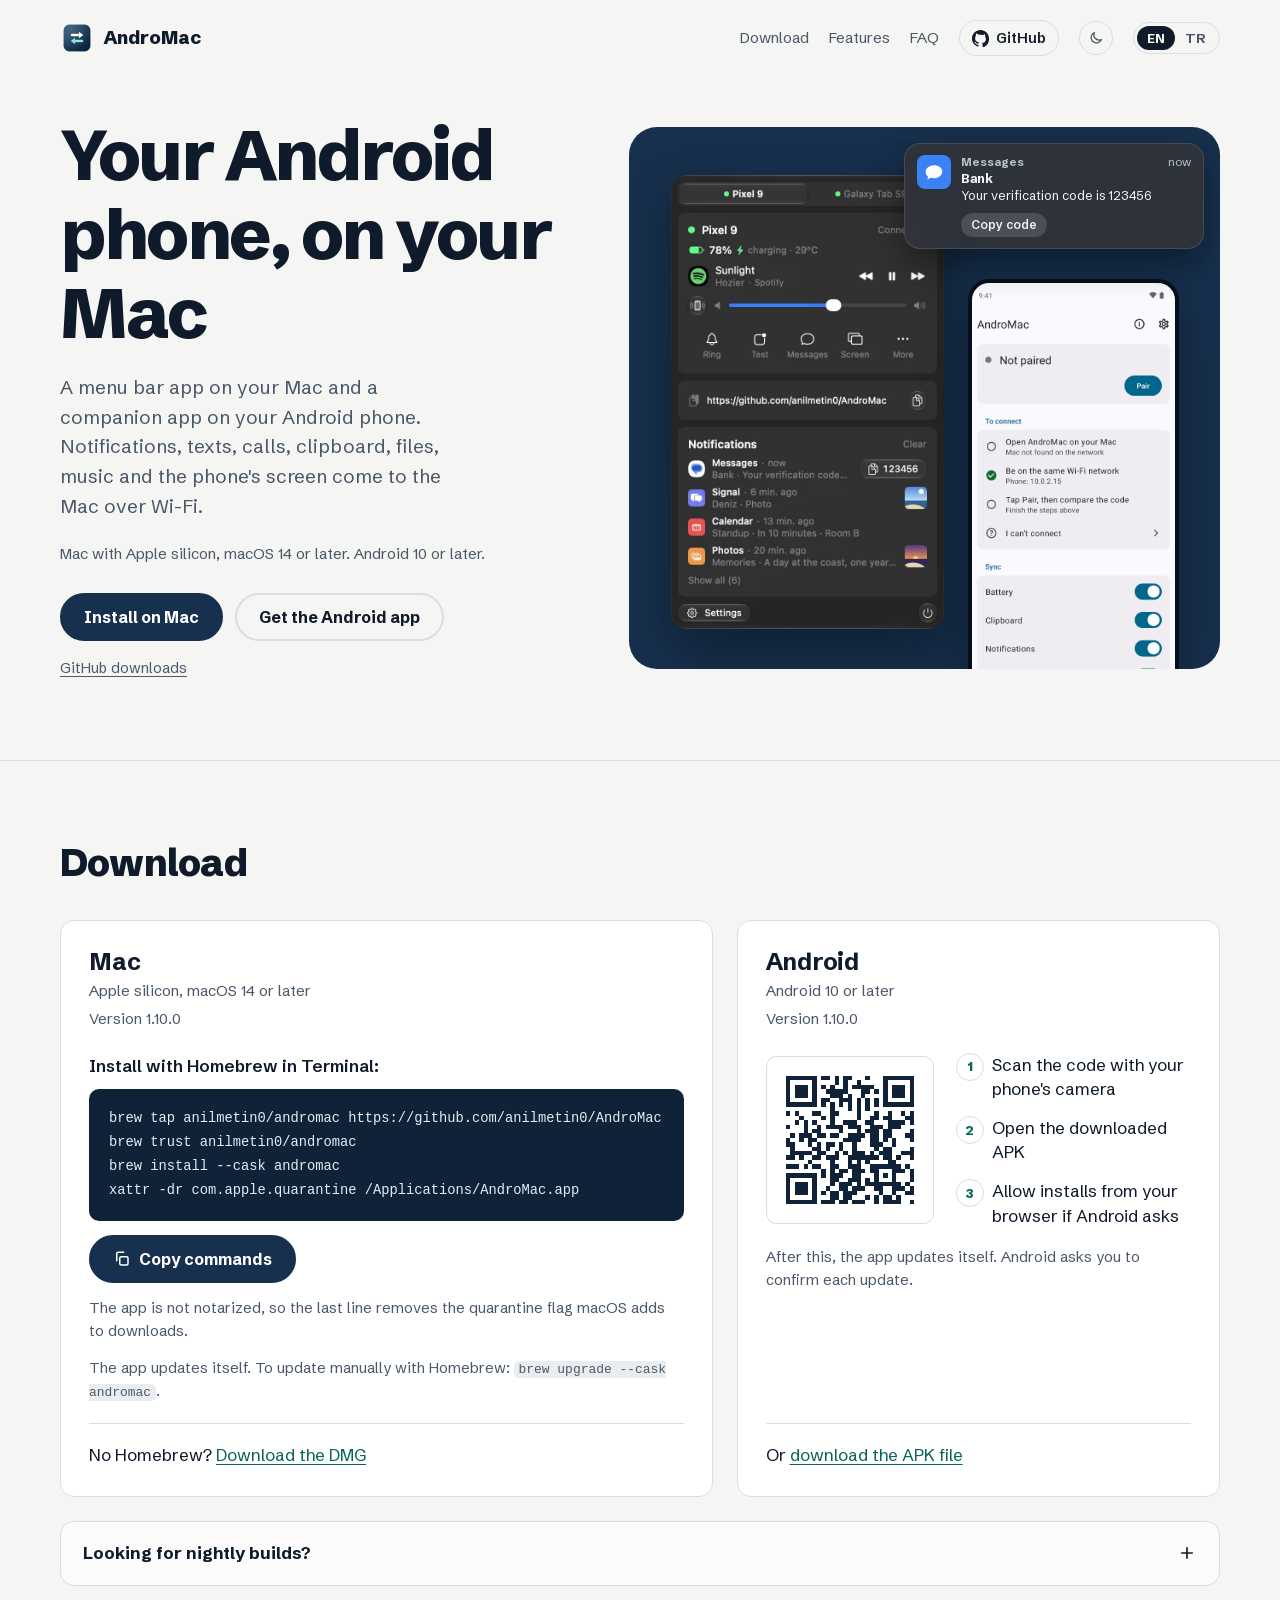
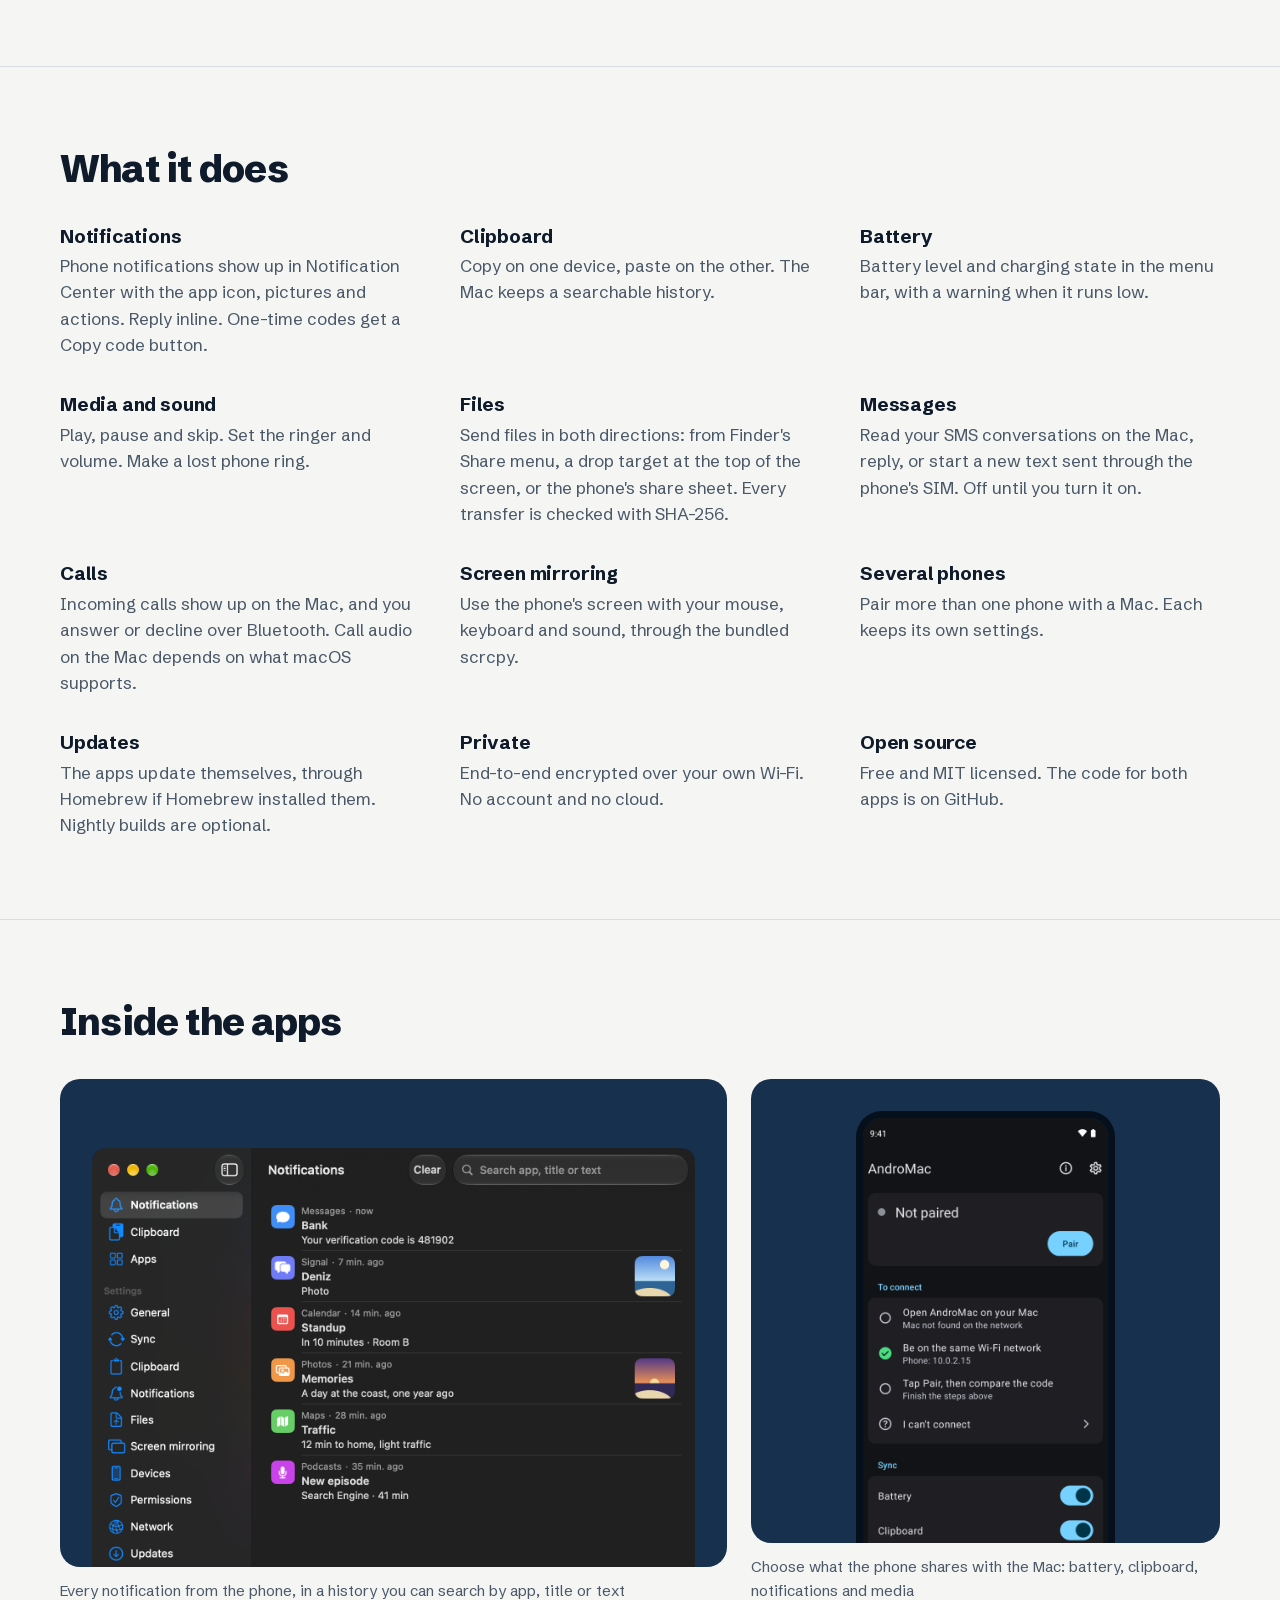
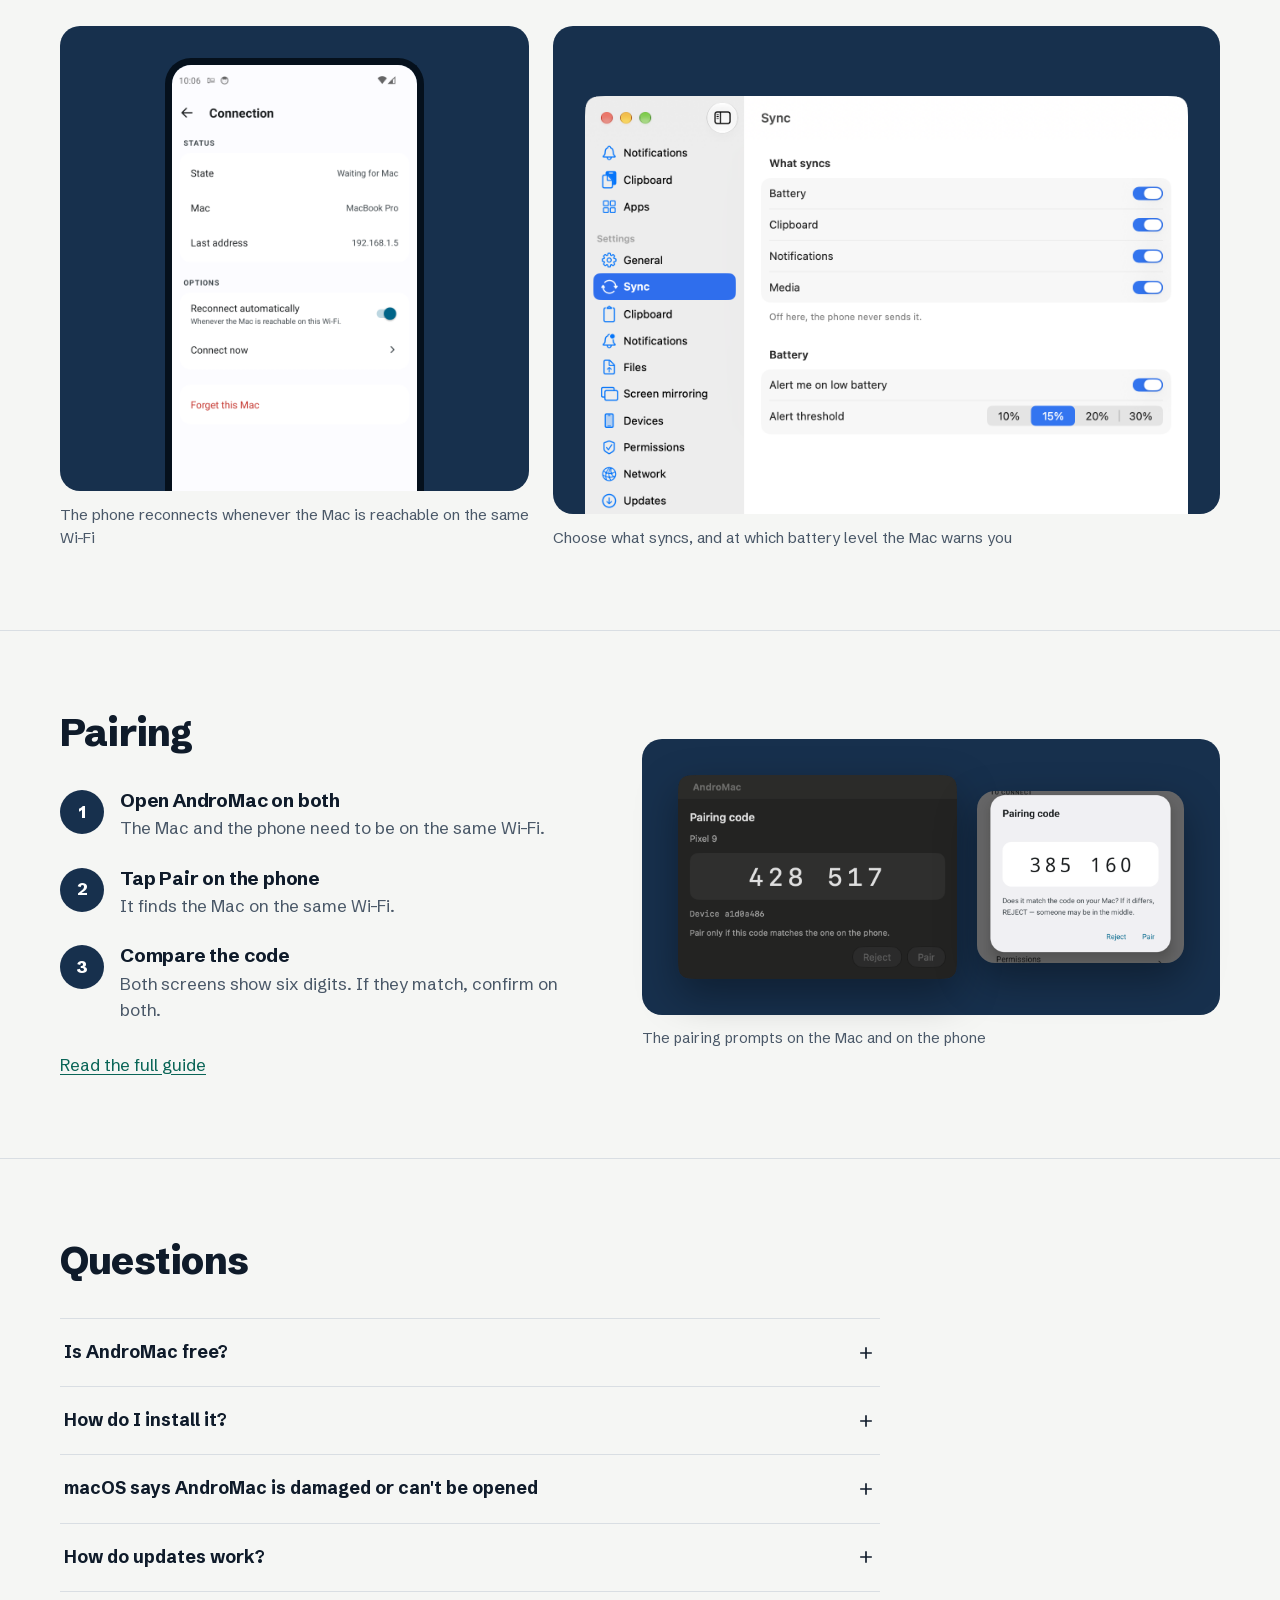
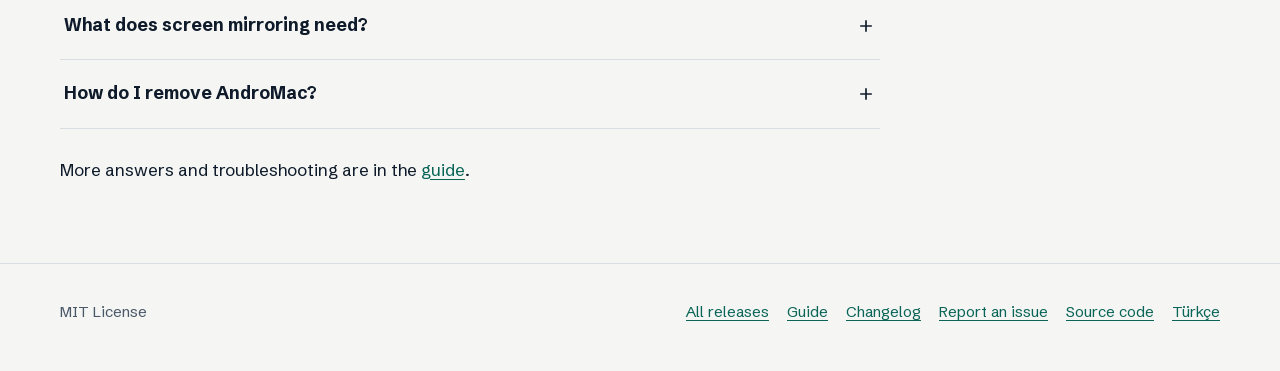
==== commit e7c825dc: "fix(landing): current version, sitemap date and matching link names Drop softwareVersion from the st" ====
--- a/index.html
+++ b/index.html
@@ -33,7 +33,7 @@
   <script>try{const t=localStorage.getItem("theme");document.documentElement.dataset.theme=t==="dark"||t==="light"?t:matchMedia("(prefers-color-scheme: dark)").matches?"dark":"light"}catch{}</script>
   <script>if("IntersectionObserver"in window&&!matchMedia("(prefers-reduced-motion: reduce)").matches){const r=document.documentElement;r.classList.add("rv");addEventListener("load",()=>{if(!r.dataset.revealReady)r.classList.remove("rv")})}</script>
   <script src="site.js" defer></script>
-  <script type="application/ld+json">{"@context": "https://schema.org", "@type": "SoftwareApplication", "name": "AndroMac", "url": "https://anilmetin0.github.io/AndroMac/", "description": "Free, open-source app that brings your Android phone's notifications, SMS, clipboard, files, calls and screen to your Mac over Wi-Fi. No account, no cloud.", "applicationCategory": "UtilitiesApplication", "operatingSystem": "macOS 14 or later, Android 10 or later", "softwareVersion": "1.6.0", "license": "https://opensource.org/licenses/MIT", "isAccessibleForFree": true, "offers": {"@type": "Offer", "price": "0", "priceCurrency": "USD"}, "downloadUrl": "https://github.com/anilmetin0/AndroMac/releases/latest", "codeRepository": "https://github.com/anilmetin0/AndroMac", "inLanguage": "en", "image": "https://anilmetin0.github.io/AndroMac/images/og.png?v=3", "author": {"@type": "Person", "name": "anilmetin0", "url": "https://github.com/anilmetin0"}}</script>
+  <script type="application/ld+json">{"@context": "https://schema.org", "@type": "SoftwareApplication", "name": "AndroMac", "url": "https://anilmetin0.github.io/AndroMac/", "description": "Free, open-source app that brings your Android phone's notifications, SMS, clipboard, files, calls and screen to your Mac over Wi-Fi. No account, no cloud.", "applicationCategory": "UtilitiesApplication", "operatingSystem": "macOS 14 or later, Android 10 or later", "license": "https://opensource.org/licenses/MIT", "isAccessibleForFree": true, "offers": {"@type": "Offer", "price": "0", "priceCurrency": "USD"}, "downloadUrl": "https://github.com/anilmetin0/AndroMac/releases/latest", "codeRepository": "https://github.com/anilmetin0/AndroMac", "inLanguage": "en", "image": "https://anilmetin0.github.io/AndroMac/images/og.png?v=3", "author": {"@type": "Person", "name": "anilmetin0", "url": "https://github.com/anilmetin0"}}</script>
   <script type="application/ld+json">{"@context": "https://schema.org", "@type": "FAQPage", "inLanguage": "en", "mainEntity": [{"@type": "Question", "name": "Is AndroMac free?", "acceptedAnswer": {"@type": "Answer", "text": "Yes. Both apps are free and open source under the MIT License, with no account, no ads and no cloud service. The phone and the Mac talk to each other directly on your Wi-Fi."}}, {"@type": "Question", "name": "How do I install it?", "acceptedAnswer": {"@type": "Answer", "text": "On the Mac, paste the four Homebrew lines into Terminal. Without Homebrew, open the DMG, drag AndroMac to Applications and run the xattr line. On the phone, download the APK and allow installs from your browser when Android asks. Then open AndroMac on both and pair them."}}, {"@type": "Question", "name": "macOS says AndroMac is damaged or can't be opened", "acceptedAnswer": {"@type": "Answer", "text": "The app is signed with its own certificate and is not notarized, so macOS blocks the first launch. Run this once in Terminal: xattr -dr com.apple.quarantine /Applications/AndroMac.app Or open the app, let macOS refuse it, then press Open Anyway in System Settings → Privacy & Security."}}, {"@type": "Question", "name": "How do updates work?", "acceptedAnswer": {"@type": "Answer", "text": "Both apps check once a day and can install what they find. Settings → Updates on either side has the check switch, Install updates automatically and Nightly builds. If Homebrew installed the Mac app, brew upgrade --cask andromac also moves it to the new version."}}, {"@type": "Question", "name": "What does screen mirroring need?", "acceptedAnswer": {"@type": "Answer", "text": "Wireless debugging on the phone. Tap Build number seven times to unlock Developer options, then turn on Wireless debugging. A USB cable with USB debugging on works too. The first time, press the mirror button in the Mac panel and type the code from Pair device with pairing code on the phone. Turn Wireless debugging off when you are done."}}, {"@type": "Question", "name": "How do I remove AndroMac?", "acceptedAnswer": {"@type": "Answer", "text": "On the Mac, run brew uninstall --cask andromac, or drag the app to the Trash if you installed it from the DMG. On the phone, uninstall it like any other app."}}]}</script>
 </head>
 <body>
@@ -45,9 +45,9 @@
       <a href="#download">Download</a>
       <a href="#features">Features</a>
       <a href="#faq">FAQ</a>
-      <a class="gh" href="https://github.com/anilmetin0/AndroMac" aria-label="AndroMac on GitHub"><span class="gh-name"><svg viewBox="0 0 16 16" aria-hidden="true"><path fill="currentColor" d="M8 0C3.58 0 0 3.58 0 8c0 3.54 2.29 6.53 5.47 7.59.4.07.55-.17.55-.38 0-.19-.01-.82-.01-1.49-2.01.37-2.53-.49-2.69-.94-.09-.23-.48-.94-.82-1.13-.28-.15-.68-.52-.01-.53.63-.01 1.08.58 1.23.82.72 1.21 1.87.87 2.33.66.07-.52.28-.87.51-1.07-1.78-.2-3.64-.89-3.64-3.95 0-.87.31-1.59.82-2.15-.08-.2-.36-1.02.08-2.12 0 0 .67-.21 2.2.82A7.65 7.65 0 0 1 8 4.58c.68 0 1.36.09 2 .27 1.53-1.04 2.2-.82 2.2-.82.44 1.1.16 1.92.08 2.12.51.56.82 1.27.82 2.15 0 3.07-1.87 3.75-3.65 3.95.29.25.54.73.54 1.48 0 1.07-.01 1.93-.01 2.2 0 .21.15.46.55.38A8.01 8.01 0 0 0 16 8c0-4.42-3.58-8-8-8Z"/></svg><span class="gh-text">GitHub</span></span><span class="stars" hidden><svg class="star" viewBox="0 0 16 16" aria-hidden="true"><path fill="currentColor" d="M8 .8l2.2 4.6 5 .7-3.6 3.5.9 5-4.5-2.4-4.5 2.4.9-5L.8 6.1l5-.7Z"/></svg><span data-stars></span><span class="sr"> stars</span></span></a>
+      <a class="gh" href="https://github.com/anilmetin0/AndroMac"><span class="gh-name"><svg viewBox="0 0 16 16" aria-hidden="true"><path fill="currentColor" d="M8 0C3.58 0 0 3.58 0 8c0 3.54 2.29 6.53 5.47 7.59.4.07.55-.17.55-.38 0-.19-.01-.82-.01-1.49-2.01.37-2.53-.49-2.69-.94-.09-.23-.48-.94-.82-1.13-.28-.15-.68-.52-.01-.53.63-.01 1.08.58 1.23.82.72 1.21 1.87.87 2.33.66.07-.52.28-.87.51-1.07-1.78-.2-3.64-.89-3.64-3.95 0-.87.31-1.59.82-2.15-.08-.2-.36-1.02.08-2.12 0 0 .67-.21 2.2.82A7.65 7.65 0 0 1 8 4.58c.68 0 1.36.09 2 .27 1.53-1.04 2.2-.82 2.2-.82.44 1.1.16 1.92.08 2.12.51.56.82 1.27.82 2.15 0 3.07-1.87 3.75-3.65 3.95.29.25.54.73.54 1.48 0 1.07-.01 1.93-.01 2.2 0 .21.15.46.55.38A8.01 8.01 0 0 0 16 8c0-4.42-3.58-8-8-8Z"/></svg><span class="gh-text">GitHub</span></span><span class="stars" hidden><svg class="star" viewBox="0 0 16 16" aria-hidden="true"><path fill="currentColor" d="M8 .8l2.2 4.6 5 .7-3.6 3.5.9 5-4.5-2.4-4.5 2.4.9-5L.8 6.1l5-.7Z"/></svg><span data-stars></span><span class="sr"> stars</span></span></a>
       <button class="theme" type="button" aria-label="Switch light or dark theme" title="Switch light or dark theme"><svg class="moon" viewBox="0 0 24 24" aria-hidden="true"><path fill="none" stroke="currentColor" stroke-width="2" stroke-linecap="round" stroke-linejoin="round" d="M20 14.5A8 8 0 0 1 9.5 4a8 8 0 1 0 10.5 10.5Z"/></svg><svg class="sun" viewBox="0 0 24 24" aria-hidden="true"><g fill="none" stroke="currentColor" stroke-width="2" stroke-linecap="round"><circle cx="12" cy="12" r="4"/><path d="M12 2v2M12 20v2M4.9 4.9l1.4 1.4M17.7 17.7l1.4 1.4M2 12h2M20 12h2M4.9 19.1l1.4-1.4M17.7 6.3l1.4-1.4"/></g></svg></button>
-      <div class="lang" role="group" aria-label="Language"><span aria-current="page">EN</span><a href="tr/" hreflang="tr" lang="tr" aria-label="Türkçe">TR</a></div>
+      <div class="lang" role="group" aria-label="Language"><span aria-current="page">EN</span><a href="tr/" hreflang="tr" lang="tr" aria-label="TR (Türkçe)">TR</a></div>
     </nav>
   </div>
 </header>
@@ -90,7 +90,7 @@
         <div class="card" id="mac" data-reveal="rise">
           <h3>Mac</h3>
           <p class="sub">Apple silicon, macOS 14 or later</p>
-          <p class="sub">Version <span data-version>1.6.0</span></p>
+          <p class="sub">Version <span data-version>1.10.0</span></p>
           <p class="label">Install with Homebrew in Terminal:</p>
           <div class="term"><pre id="brew" tabindex="0">brew tap anilmetin0/andromac https://github.com/anilmetin0/AndroMac
 brew trust anilmetin0/andromac
@@ -111,7 +111,7 @@
         <div class="card" id="android" data-reveal="rise">
           <h3>Android</h3>
           <p class="sub">Android 10 or later</p>
-          <p class="sub">Version <span data-version>1.6.0</span></p>
+          <p class="sub">Version <span data-version>1.10.0</span></p>
           <div class="qr-box">
             <img class="qr" src="images/qr-apk.svg" width="168" height="168" loading="lazy" alt="QR code that downloads the latest AndroMac APK">
             <ol class="apk-steps"><li>Scan the code with your phone's camera</li><li>Open the downloaded APK</li><li>Allow installs from your browser if Android asks</li></ol>
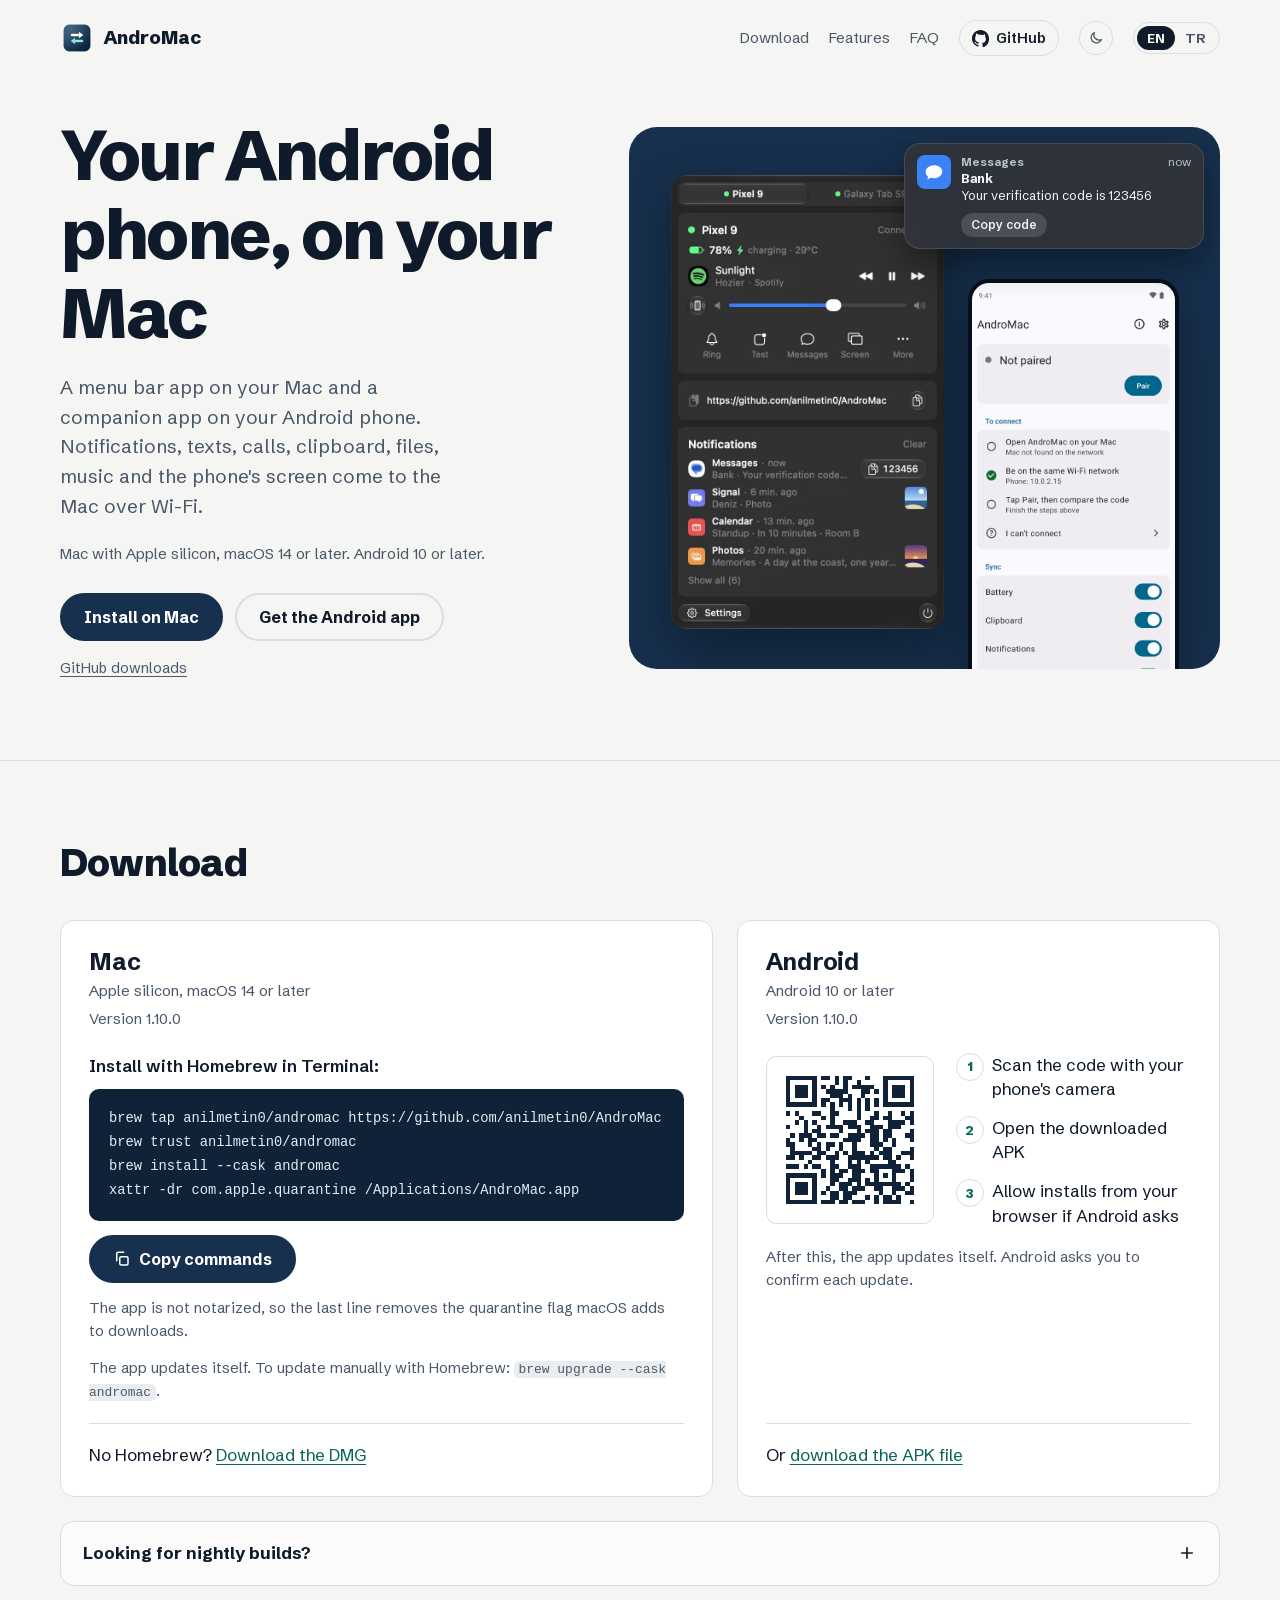
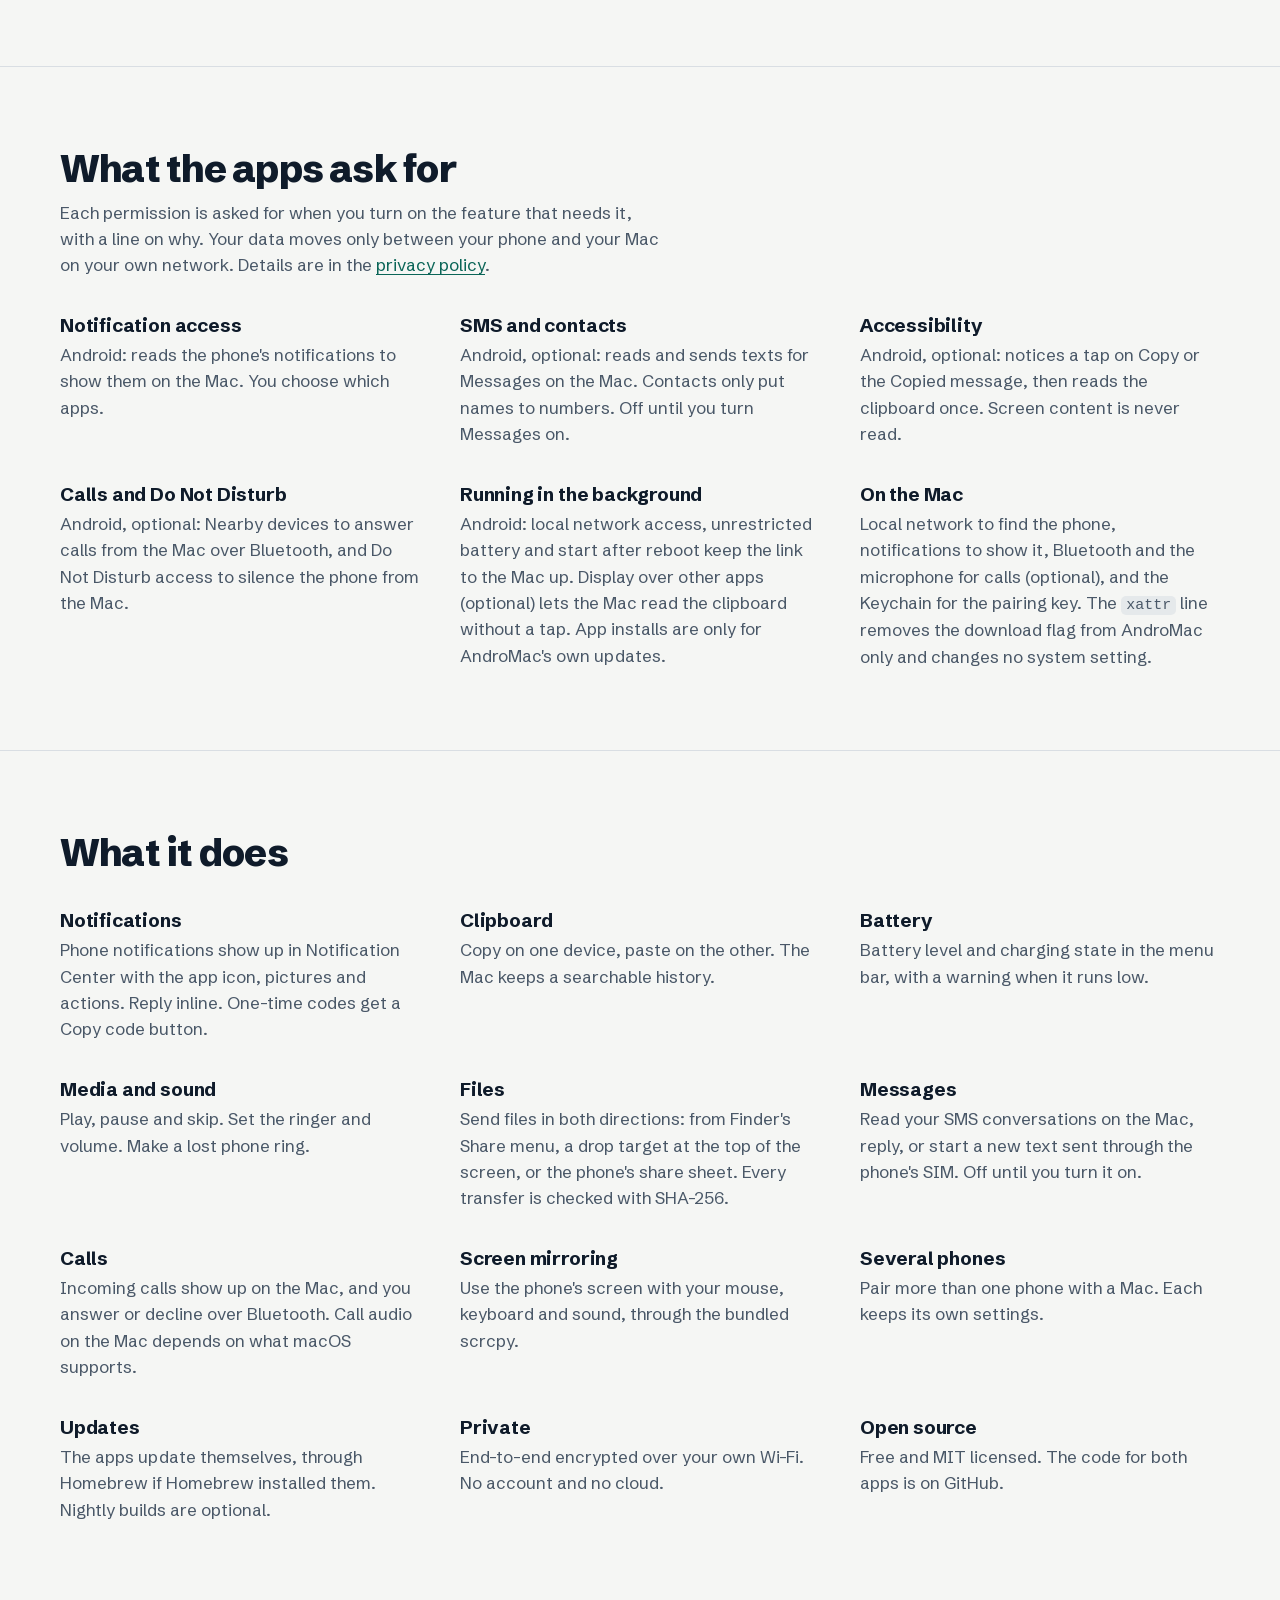
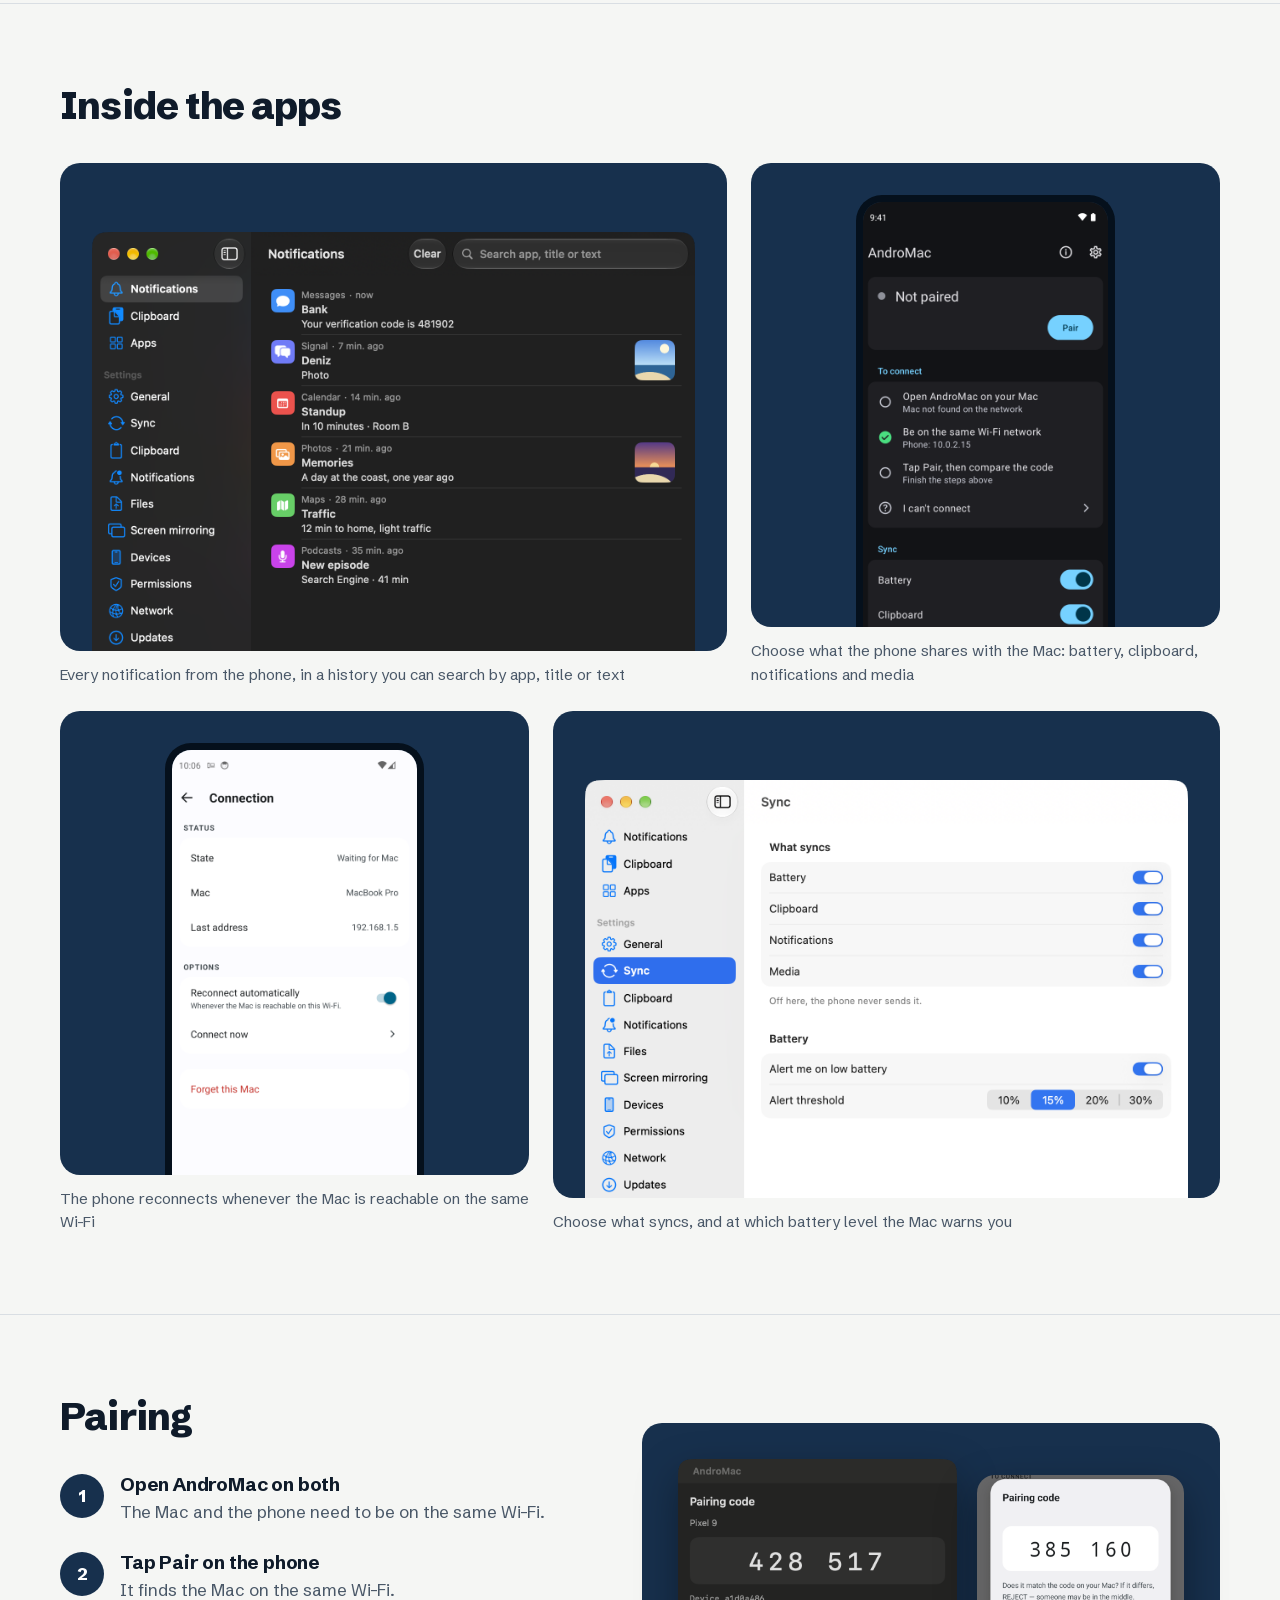
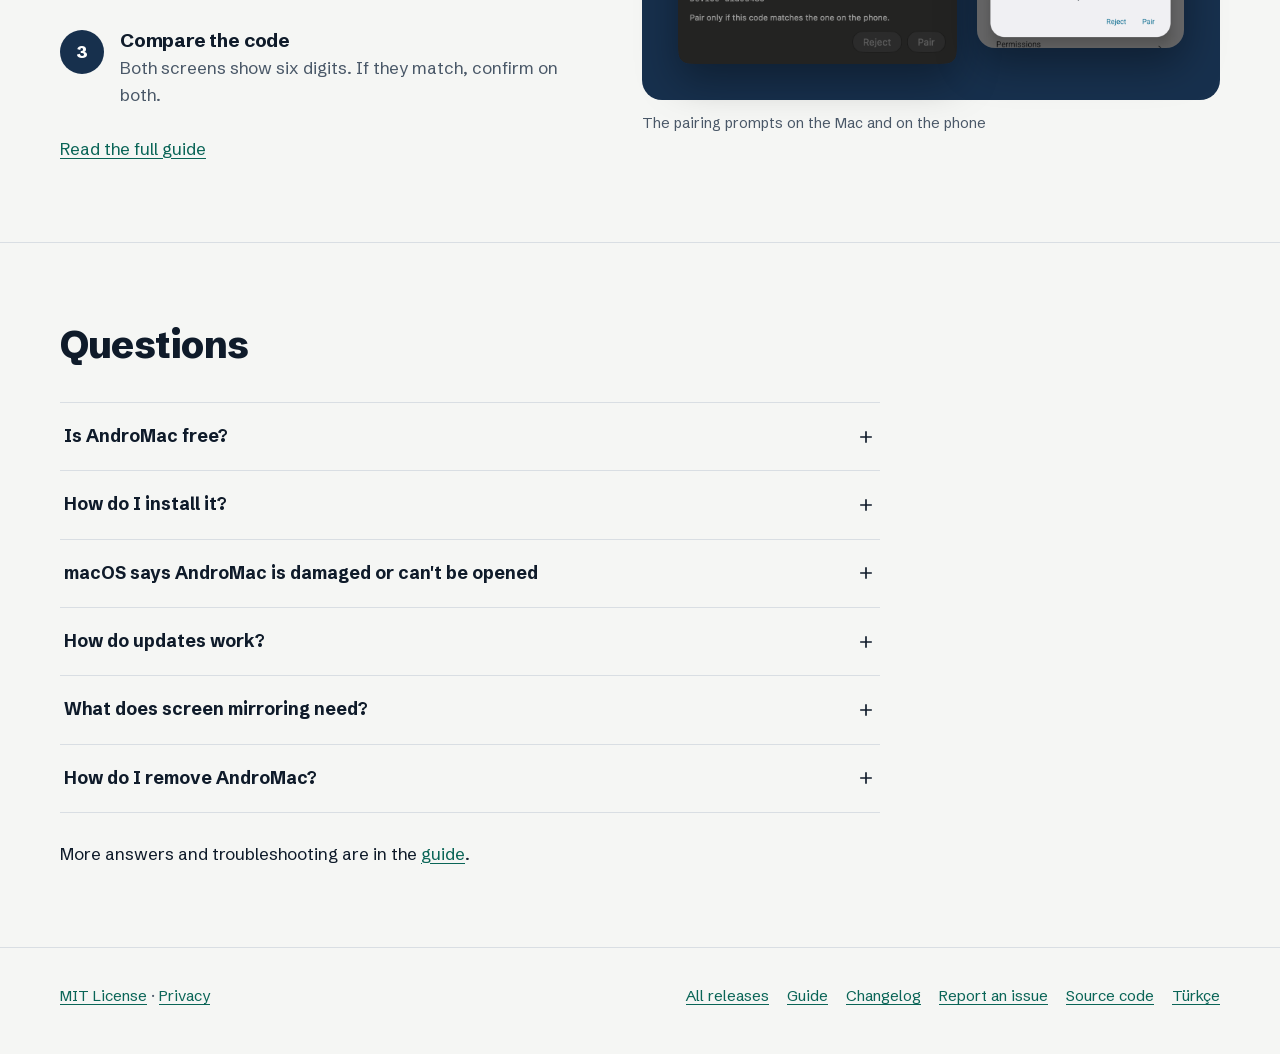
==== commit c9f7b1bb: "feat(landing): permissions, privacy page and downloads from the site List what each app asks for and" ====
--- a/index.html
+++ b/index.html
@@ -63,7 +63,7 @@
           <a class="btn" href="#mac">Install on Mac</a>
           <a class="btn ghost" href="#android">Get the Android app</a>
         </div>
-        <p class="download-count"><a href="https://github.com/anilmetin0/AndroMac/releases" title="Downloads of all release assets, including updates; not unique users"><span data-downloads></span>GitHub downloads</a></p>
+        <p class="download-count"><a href="https://github.com/anilmetin0/AndroMac/releases"><span data-downloads></span>GitHub downloads</a></p>
       </div>
       <div class="stage">
         <picture>
@@ -105,7 +105,7 @@
           </div>
           <p class="note">The app is not notarized, so the last line removes the quarantine flag macOS adds to downloads.</p>
           <p class="note">The app updates itself. To update manually with Homebrew: <code>brew upgrade --cask andromac</code>.</p>
-          <p class="alt">No Homebrew? <a data-asset="dmg" href="https://github.com/anilmetin0/AndroMac/releases/latest">Download the DMG</a></p>
+          <p class="alt">No Homebrew? <a data-asset="dmg" href="download/AndroMac-macOS-arm64.dmg" download>Download the DMG</a></p>
         </div>
 
         <div class="card" id="android" data-reveal="rise">
@@ -118,9 +118,9 @@
           </div>
           <p class="note">After this, the app updates itself. Android asks you to confirm each update.</p>
           <div class="touch-only">
-            <a class="btn" data-asset="apk" href="https://github.com/anilmetin0/AndroMac/releases/latest">Download APK</a>
-          </div>
-          <p class="alt">Or <a data-asset="apk" href="https://github.com/anilmetin0/AndroMac/releases/latest">download the APK file</a></p>
+            <a class="btn" data-asset="apk" href="download/AndroMac-android.apk" download>Download APK</a>
+          </div>
+          <p class="alt">Or <a data-asset="apk" href="download/AndroMac-android.apk" download>download the APK file</a></p>
         </div>
       </div>
       <details class="nightly-box">
@@ -161,6 +161,21 @@
     </div>
   </section>
 
+  <section id="permissions" aria-labelledby="permissions-h">
+    <div class="wrap">
+      <div class="head"><div><h2 id="permissions-h">What the apps ask for</h2>
+        <p class="intro">Each permission is asked for when you turn on the feature that needs it, with a line on why. Your data moves only between your phone and your Mac on your own network. Details are in the <a href="privacy/">privacy policy</a>.</p></div></div>
+      <ul class="features" data-stagger>
+        <li data-reveal="lift"><h3>Notification access</h3><p>Android: reads the phone's notifications to show them on the Mac. You choose which apps.</p></li>
+        <li data-reveal="lift"><h3>SMS and contacts</h3><p>Android, optional: reads and sends texts for Messages on the Mac. Contacts only put names to numbers. Off until you turn Messages on.</p></li>
+        <li data-reveal="lift"><h3>Accessibility</h3><p>Android, optional: notices a tap on Copy or the Copied message, then reads the clipboard once. Screen content is never read.</p></li>
+        <li data-reveal="lift"><h3>Calls and Do Not Disturb</h3><p>Android, optional: Nearby devices to answer calls from the Mac over Bluetooth, and Do Not Disturb access to silence the phone from the Mac.</p></li>
+        <li data-reveal="lift"><h3>Running in the background</h3><p>Android: local network access, unrestricted battery and start after reboot keep the link to the Mac up. Display over other apps (optional) lets the Mac read the clipboard without a tap. App installs are only for AndroMac's own updates.</p></li>
+        <li data-reveal="lift"><h3>On the Mac</h3><p>Local network to find the phone, notifications to show it, Bluetooth and the microphone for calls (optional), and the Keychain for the pairing key. The <code>xattr</code> line removes the download flag from AndroMac only and changes no system setting.</p></li>
+      </ul>
+    </div>
+  </section>
+
   <section id="features" aria-labelledby="features-h">
     <div class="wrap">
       <div class="head"><h2 id="features-h">What it does</h2></div>
@@ -318,7 +333,7 @@
 
 <footer>
   <div class="wrap">
-    <p>MIT License</p>
+    <p><a href="https://github.com/anilmetin0/AndroMac/blob/main/LICENSE">MIT License</a> · <a href="privacy/">Privacy</a></p>
     <nav aria-label="Project">
       <a href="https://github.com/anilmetin0/AndroMac/releases">All releases</a>
       <a href="https://github.com/anilmetin0/AndroMac/blob/main/docs/GUIDE.md">Guide</a>
--- a/site.css
+++ b/site.css
@@ -378,3 +378,10 @@
 .qr-box + .note { margin-top: 18px; }
 .brand { flex: none; }
 @media (max-width: 420px) { .brand-name { display: none; } }
+
+/* privacy */
+.legal .wrap { max-width: 72ch; }
+.legal h1 { font-size: clamp(2rem, 4vw, 2.8rem); font-weight: 800; }
+.legal h2 { font-size: 1.3rem; margin-top: 36px; }
+.legal p { color: var(--muted); margin-top: 10px; }
+.legal .date { font-size: .95rem; }
